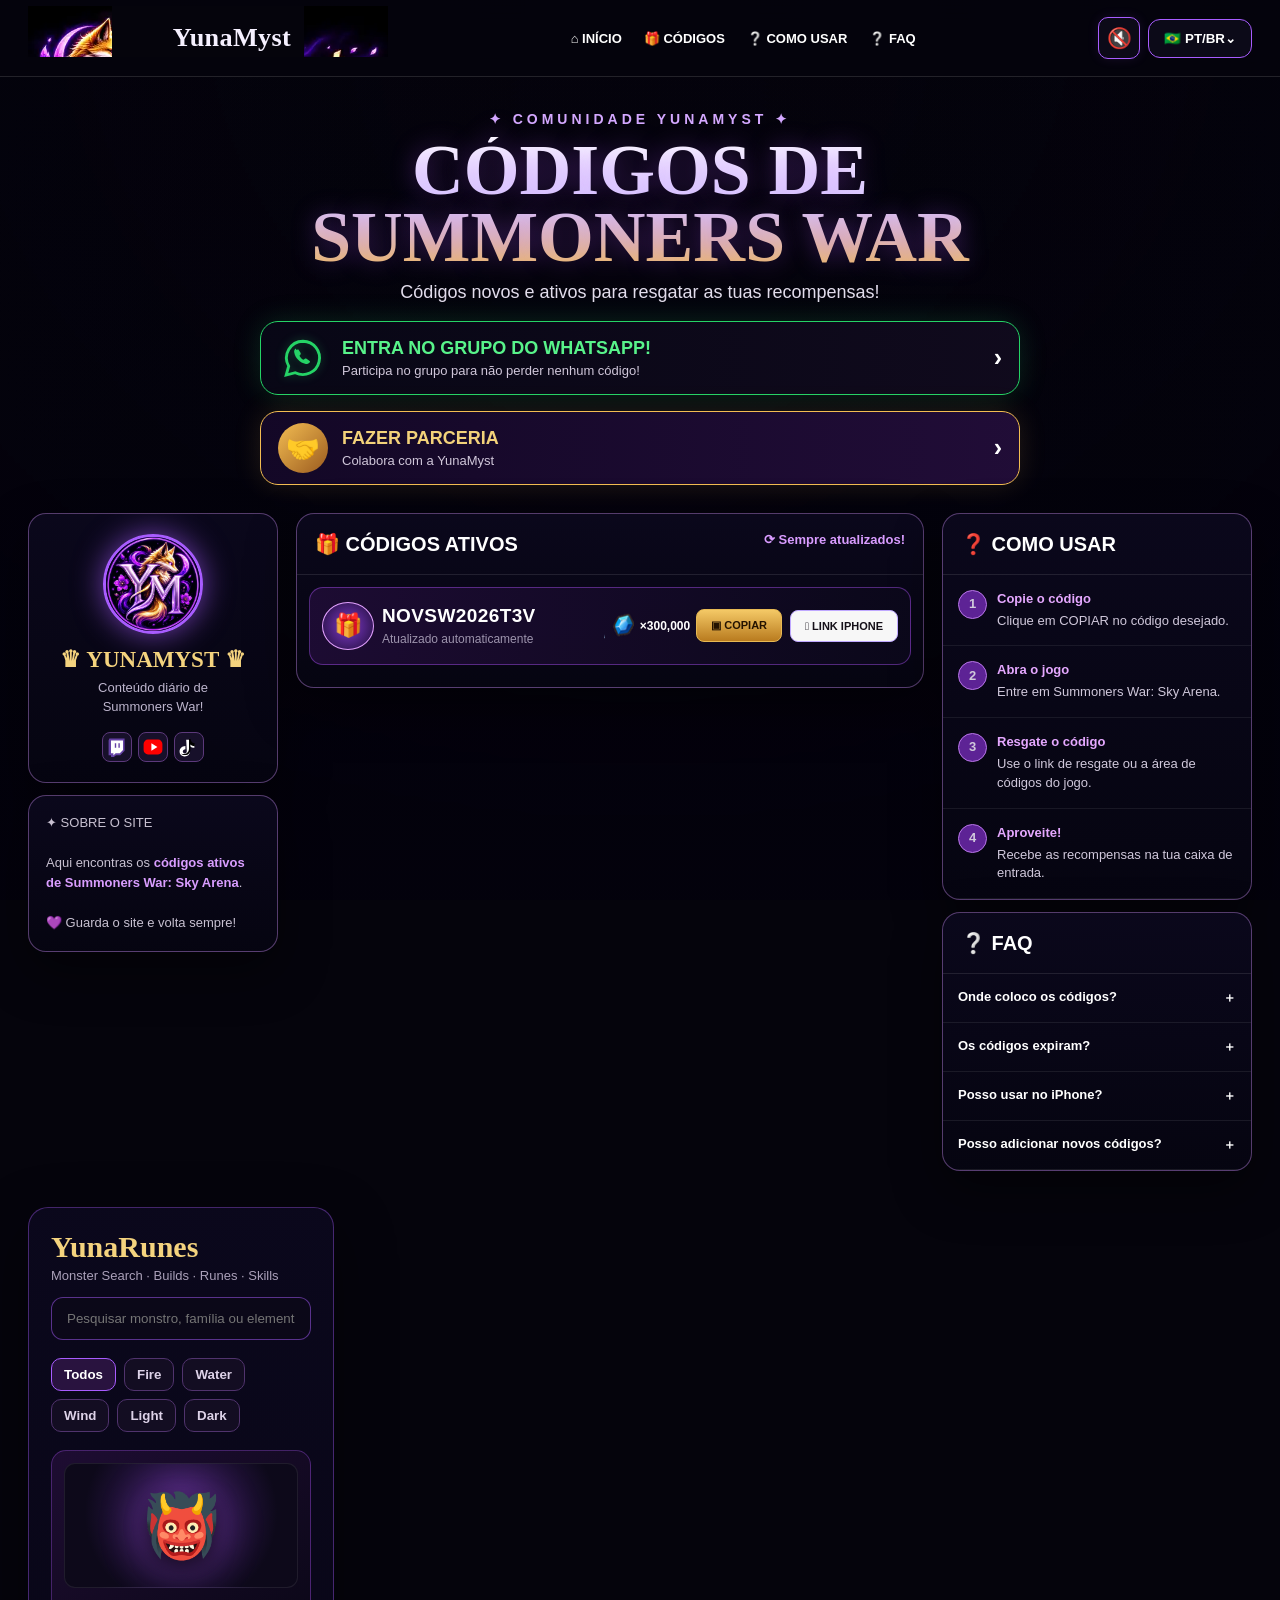
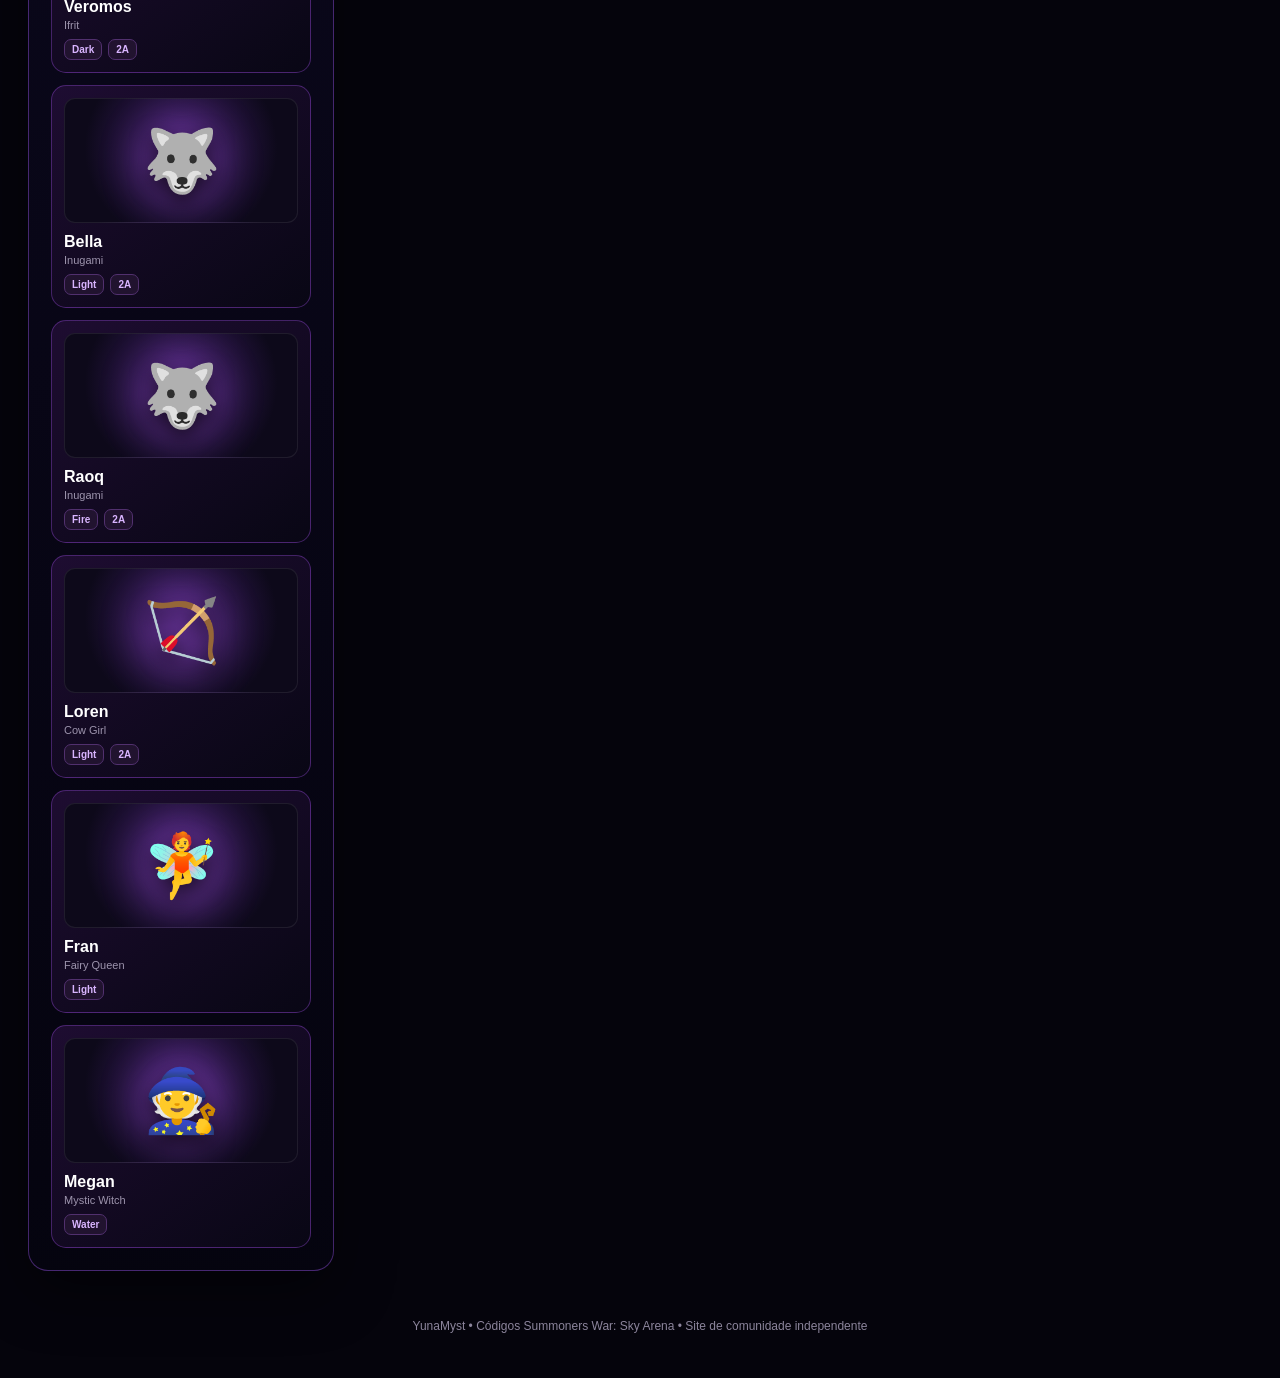
==== index.html @ 0f4f6a56 "Atualizar automaticamente todos os códigos ativos" ====
<!DOCTYPE html>

<!-- YunaCodes: lista pública contém apenas códigos ativos; expirados são removidos automaticamente. -->
<html lang="pt-PT">
<head>
<meta charset="utf-8"/><meta content="no-cache, no-store, must-revalidate" http-equiv="Cache-Control"/><meta content="no-cache" http-equiv="Pragma"/><meta content="0" http-equiv="Expires"/>
<meta content="width=device-width, initial-scale=1.0" name="viewport"/>
<title>Códigos Summoners War Sky Arena 2026 | YunaMyst Codes</title>
<meta content="Códigos Summoners War Sky Arena 2026, códigos ativos, novos códigos, recompensas, códigos de resgate e como usar os códigos no jogo." name="description"/>
<style>
*{box-sizing:border-box;margin:0;padding:0}
:root{--gold:#f3bd52;--purple:#a85cff;--pink:#ff4fa3;--panel:rgba(8,7,22,.88);--line:rgba(214,151,255,.38);--muted:#c8c3d6}
html{scroll-behavior:smooth}
body{min-height:100vh;overflow-x:hidden;color:#fff;font-family:Inter,Arial,sans-serif;background:#05040c}
.bg{position:fixed;inset:0;z-index:-5;background:linear-gradient(180deg,rgba(4,2,13,.22),rgba(4,2,13,.78)),url("https://tec8.com.br/wp-content/uploads/2019/06/Summoners-War.jpg") center/cover no-repeat;animation:zoom 20s ease-in-out infinite alternate}
.bg:after{content:"";position:absolute;inset:0;background:radial-gradient(circle at 50% 30%,transparent 15%,rgba(3,2,12,.55) 78%)}
.container{width:min(1180px,calc(100% - 28px));margin:auto}
.topbar{position:sticky;top:0;z-index:20;background:rgba(5,4,13,.82);backdrop-filter:blur(14px);border-bottom:1px solid rgba(255,255,255,.12)}
.nav{height:76px;display:flex;align-items:center;justify-content:space-between}.logo{font-family:Georgia,serif;font-size:36px;font-weight:900;letter-spacing:1px;text-shadow:0 0 18px #8b45ff}.logo small{display:block;font:700 9px Arial;letter-spacing:4px;color:#f1ca76;text-align:center;margin-top:-4px}.menu{display:flex;gap:22px}.menu a{color:#fff;text-decoration:none;font-weight:800;font-size:13px}.menu a:hover{color:#d69cff}.lang-wrap{position:relative;display:flex;align-items:center;gap:8px}.lang{border:1px solid #a85cff;border-radius:12px;padding:11px 15px;font-weight:800;background:#0c0a18;color:#fff;cursor:pointer}.lang-menu{display:none;position:absolute;right:0;top:calc(100% + 8px);min-width:130px;padding:6px;background:#0c0a18;border:1px solid #a85cff;border-radius:12px;box-shadow:0 12px 30px rgba(0,0,0,.45)}.lang-menu.open{display:block}.lang-menu button{display:block;width:100%;border:0;background:transparent;color:#fff;text-align:left;padding:9px 10px;border-radius:8px;font-weight:800;cursor:pointer}.lang-menu button:hover{background:#24113d}
.hero{text-align:center;padding:48px 0 25px}.kicker{font-weight:900;letter-spacing:4px;color:#d4a8ff;font-size:14px}h1{margin:12px 0 12px;font:900 clamp(48px,7vw,84px)/.94 Georgia,serif;background:linear-gradient(#fff,#d8c5ff 50%,#efbb5d);-webkit-background-clip:text;color:transparent;text-shadow:0 0 25px rgba(173,82,255,.35)}.hero p{color:#e2ddec;font-size:19px}
.whats{margin:25px auto 22px;max-width:760px;display:flex;align-items:center;gap:14px;text-align:left;padding:11px 17px;border-radius:18px;text-decoration:none;color:#fff;background:linear-gradient(90deg,rgba(8,7,22,.98),rgba(16,10,29,.98));border:1px solid #25d366;box-shadow:0 0 28px rgba(37,211,102,.18)}.wicon{width:50px;height:50px;border-radius:50%;display:grid;place-items:center;background:transparent;color:#25d366;font-size:28px;font-weight:900;flex:none}.wicon svg{width:42px;height:42px;display:block;filter:drop-shadow(0 0 5px rgba(37,211,102,.35))}.whats b{display:block;color:#58f38a;font-size:18px}.whats span{display:block;font-size:13px;color:#d0c7da;margin-top:4px}.whats>strong{margin-left:auto;font-size:25px}
.layout{display:grid;grid-template-columns:220px minmax(0,1fr) 270px;gap:18px;align-items:start}.panel{background:linear-gradient(180deg,rgba(11,8,29,.94),rgba(6,5,18,.92));border:1px solid var(--line);border-radius:18px;box-shadow:0 20px 50px rgba(0,0,0,.45);overflow:hidden}.panel h2{margin:0;padding:18px;border-bottom:1px solid rgba(255,255,255,.1);font-size:20px}.profile{padding:20px;text-align:center}.avatar{width:100px;height:100px;margin:0 auto 12px;border-radius:50%;border:3px solid #a85cff;background:radial-gradient(circle,#40216f,#120b28);display:grid;place-items:center;font-size:36px;box-shadow:0 0 30px rgba(168,92,255,.45)}.profile h3{margin:5px 0;color:#f4d37e;font:900 23px Georgia,serif}.profile p{color:#bdb5cd;font-size:13px;line-height:1.5}.social{display:flex;justify-content:center;gap:7px;margin-top:15px}.social span{width:36px;height:36px;border:1px solid #5c397b;border-radius:9px;display:grid;place-items:center;background:#17102a}.about{margin-top:12px;padding:17px;color:#c8c1d1;font-size:13px;line-height:1.55}.about b{color:#d99dff}
.codes{padding:12px}.code{display:grid;grid-template-columns:52px minmax(150px,1fr) 64px 64px 64px auto auto;gap:10px;align-items:center;padding:15px 12px;margin-bottom:10px;border-radius:14px;background:linear-gradient(90deg,rgba(30,12,52,.95),rgba(11,8,27,.96));border:1px solid rgba(177,85,255,.42);position:relative}.ribbon{position:absolute;left:-7px;top:9px;transform:rotate(-45deg);font-size:10px;font-weight:900;background:#ef405f;padding:4px 10px;box-shadow:0 2px 8px #000}.gift{width:48px;height:48px;border-radius:50%;display:grid;place-items:center;background:radial-gradient(circle,#7e39c8,#1d0c35);border:1px solid #e2a0ff;font-size:23px}.cinfo{min-width:0}.cinfo strong{display:block;font-size:19px;letter-spacing:.4px}.cinfo small{display:block;color:#9d94ad;margin-top:5px;font-size:12px}.reward{text-align:center}.reward .ico{height:29px;display:grid;place-items:center;margin-bottom:2px}.reward b{font-size:14px}.reward small{display:block;color:#d7cbdc;font-size:10px}.mana{width:23px;height:29px;margin:auto;background:linear-gradient(135deg,#37c9ff,#1265d8);clip-path:polygon(50% 0,90% 23%,84% 76%,50% 100%,15% 76%,10% 23%)}.energy{font-size:28px}.scroll{width:31px;height:22px;margin:auto;border-radius:10px 5px 5px 10px;background:linear-gradient(90deg,#f1c46a,#9a5b25);position:relative}.scroll:after{content:"";position:absolute;right:-4px;top:3px;width:8px;height:16px;border-radius:50%;background:#f5d58b}.copy,.iphone{border-radius:8px;padding:8px 10px;font-size:11px;font-weight:900;cursor:pointer;white-space:nowrap}.copy{border:1px solid #e7b953;background:linear-gradient(#f4c966,#b97b1f);color:#241300}.iphone{border:1px solid #bfa8ff;background:#f7f7f7;color:#151019;text-decoration:none}.copy:hover,.iphone:hover{filter:brightness(1.08)}.more{text-align:center;padding:17px;border-top:1px solid rgba(255,255,255,.1);color:#f3c66c;font-weight:900;cursor:pointer;font-size:18px}
.expired-tab{margin-top:10px;border-top:1px solid rgba(255,255,255,.1)}.expired-toggle{width:100%;border:0;background:transparent;color:#d99cff;padding:15px 17px;font-size:16px;font-weight:900;cursor:pointer;text-align:center}.expired-toggle:hover{background:rgba(168,92,255,.08)}.expired-panel{display:none;padding:12px;border-top:1px solid rgba(255,255,255,.08)}.expired-panel.open{display:block}.expired-empty{text-align:center;color:#9f96ad;font-size:13px;padding:16px}.code.expired{opacity:.72;filter:saturate(.55)}.code.expired .copy{display:none}.code.expired .iphone{grid-column:auto}
.right .step{display:flex;gap:10px;padding:15px;border-bottom:1px solid rgba(255,255,255,.07);font-size:13px;line-height:1.45;color:#d0c8db}.num{width:29px;height:29px;flex:none;border-radius:50%;display:grid;place-items:center;background:#5d2395;border:1px solid #b976e9;font-weight:900}.step b{display:block;color:#e5a8ff;margin-bottom:3px}.gamebox{padding:17px;text-align:center;color:#bcb2ca;font-size:12px}.gamebox strong{display:block;color:#f0c975;font:700 19px Georgia,serif;margin-bottom:5px}.faq{margin-top:12px}.faq-item{border-bottom:1px solid rgba(255,255,255,.08)}.faq-q{padding:15px;display:flex;justify-content:space-between;gap:10px;cursor:pointer;font-weight:800;font-size:13px}.faq-a{display:none;padding:0 15px 15px;color:#bbb3c8;font-size:12px;line-height:1.5}.faq-item.active .faq-a{display:block}.faq-item.active .faq-q{color:#d99cff}
.mobile-info{display:none}.mobile-profile{display:none}footer{text-align:center;color:#8c859c;font-size:12px;padding:30px 0 45px}
@media(max-width:1050px){.layout{grid-template-columns:200px minmax(0,1fr) 230px}.code{grid-template-columns:48px minmax(120px,1fr) auto auto}.reward{display:none}.menu{gap:12px}}
@media(max-width:850px){.menu{display:none}.layout{grid-template-columns:1fr}.left,.right{display:none}.mobile-profile,.mobile-info{display:block}.mobile-profile{margin:18px 0}.mobile-info{margin-top:18px}.code{grid-template-columns:46px minmax(0,1fr) auto auto}.hero{padding-top:35px}.whats{margin-left:0;margin-right:0;max-width:100%;padding:11px 13px;gap:11px}.wicon{width:48px;height:48px;font-size:26px}.wicon svg{width:40px;height:40px}.whats b{font-size:16px}.whats span{font-size:12px}.whats>strong{font-size:22px}}
@media(max-width:600px){.container{width:calc(100% - 18px)}.nav{height:76px}.logo{font-size:31px}.lang{padding:10px 12px;font-size:14px}.hero{padding-top:28px}.kicker{font-size:12px;letter-spacing:3px}h1{font-size:48px}.hero p{font-size:17px;line-height:1.4;padding:0 12px}.whats{padding:11px 12px;border-radius:16px}.wicon{width:46px;height:46px;font-size:24px}.wicon svg{width:38px;height:38px}.whats b{font-size:15px;line-height:1.2}.whats span{font-size:11px;line-height:1.35}.panel h2{font-size:19px}.code{grid-template-columns:44px minmax(0,1fr);gap:10px;padding:18px 12px}.gift{width:44px;height:44px}.cinfo strong{font-size:17px}.cinfo small{font-size:11px}.copy,.iphone{font-size:10px;padding:8px 7px}.code .copy{grid-column:1 / 2}.code .iphone{grid-column:2 / 3}.more{font-size:17px}.mobile-profile .about{margin-top:0}.mobile-info .step{padding:16px}.code .iphone{min-width:0;max-width:100%;overflow:hidden;text-overflow:ellipsis}.code .copy{font-size:10px;padding:8px 7px}.expired-toggle{font-size:14px;padding:14px 10px}.expired-panel{padding:10px}.expired-empty{font-size:12px}}
.iphone-short{display:none}@media(max-width:850px){.iphone-full{display:none}.iphone-short{display:inline}.code .iphone{font-size:10px;padding:8px 10px;min-width:78px;text-align:center}.code .copy{font-size:10px;padding:8px 9px;min-width:78px;text-align:center}}
@media(max-width:380px){.code .iphone{font-size:9px;padding:7px 6px}.code .copy{font-size:9px;padding:7px 6px}.cinfo strong{font-size:15px}.cinfo small{font-size:10px}}
@keyframes zoom{from{transform:scale(1.04)}to{transform:scale(1.12)}}
@media (min-width:851px){.container{width:min(1280px,calc(100% - 56px))}.hero{padding:34px 0 12px}.hero h1{font-size:clamp(54px,5.6vw,76px);max-width:1000px;margin:10px auto}.hero p{font-size:18px}.whats{max-width:760px;margin:18px auto 16px;padding:11px 17px}.layout{grid-template-columns:250px minmax(0,1fr) 310px;gap:18px}.code{grid-template-columns:52px minmax(150px,1fr) 58px 58px 58px auto auto}.copy,.iphone{font-size:11px;padding:8px 10px}.mobile-profile,.mobile-info{display:none!important}}
@media (max-width:600px){.code .copy{width:88px;min-width:88px;max-width:88px;padding:9px 6px;font-size:10px;justify-self:start;text-align:center}.code .iphone{width:96px;min-width:96px;max-width:96px;padding:9px 6px;font-size:10px;justify-self:start;text-align:center;overflow:visible;text-overflow:clip;margin-left:10px}}
@media (max-width:380px){.code .copy{width:82px;min-width:82px;max-width:82px;font-size:9px;padding:8px 4px}.code .iphone{width:90px;min-width:90px;max-width:90px;font-size:9px;padding:8px 4px;margin-left:10px}}
.social-links{display:flex;justify-content:center;gap:6px;margin-top:15px}.social-links a{width:30px;height:30px;border:1px solid #5c397b;border-radius:8px;display:grid;place-items:center;background:#17102a;color:#fff;text-decoration:none;transition:.2s;overflow:hidden}.social-links a svg{width:20px;height:20px;display:block}.social-links a:hover{transform:translateY(-2px);border-color:#a85cff;background:#24113d}@media(max-width:600px){.social-links{gap:5px}.social-links a{width:28px;height:28px}.social-links a svg{width:18px;height:18px}}
.audio-mute{width:42px;height:42px;border:1px solid #a85cff;border-radius:10px;background:#0c0a18;color:#fff;cursor:pointer;display:grid;place-items:center;font-size:20px;line-height:1;padding:0;box-shadow:0 0 12px rgba(168,92,255,.12)}.audio-mute:hover{background:#24113d;border-color:#c17cff}@media(max-width:600px){.audio-mute{width:38px;height:38px;border-radius:9px;font-size:18px}}
@media(max-width:600px){.code{grid-template-columns:minmax(0,1fr) minmax(0,1fr);grid-template-rows:auto auto;column-gap:20px;row-gap:14px;padding:18px 16px 20px}.code .gift{grid-column:1;grid-row:1;align-self:start}.code .cinfo{grid-column:2;grid-row:1;align-self:center}.code .reward{display:none}.code .copy{grid-column:1;grid-row:2;width:100%;min-width:0;max-width:none;margin:0;padding:11px 10px;font-size:13px;text-align:center}.code .iphone{grid-column:2;grid-row:2;width:100%;min-width:0;max-width:none;margin:0;padding:11px 10px;font-size:13px;text-align:center;overflow:visible;text-overflow:clip}}
@media(max-width:380px){.code{column-gap:16px;padding-left:14px;padding-right:14px}.code .copy,.code .iphone{font-size:12px;padding:10px 8px}}









/* Recompensas: usar as imagens reais enviadas pelo utilizador */
.reward-summary{display:none!important}
.reward-icons{grid-column:3 / 6;display:flex;align-items:center;justify-content:center;gap:12px;min-width:0;flex-wrap:wrap}
.reward-chip{display:inline-flex;align-items:center;gap:5px;white-space:nowrap}
.reward-img{display:inline-block;width:32px;height:32px;background-image:url("[data-uri]");background-repeat:no-repeat;background-size:192px 32px;flex:none}
.reward-mystic{background-position:0 0}
.reward-fire{background-position:-32px 0}
.reward-water{background-position:-64px 0}
.reward-wind{background-position:-96px 0}
.reward-mana{background-position:-128px 0}
.reward-crystal{background-position:-160px 0}
.reward-energy{font-size:25px;line-height:32px;display:inline-block;width:32px;text-align:center}
.reward-chip b{font-size:12px;color:#fff}
.reward-unknown{color:#aaa;font-size:12px}
@media(max-width:1050px){.reward-icons{grid-column:3 / 5;gap:9px}}
@media(max-width:850px){.reward-icons{grid-column:1 / 3;grid-row:2;justify-content:flex-start;gap:9px;padding-top:2px}.reward-chip b{font-size:11px}}
@media(max-width:600px){.reward-icons{grid-column:1 / 3;grid-row:2;justify-content:flex-start;gap:8px}.reward-img{width:30px;height:30px;background-size:180px 30px}.reward-mystic{background-position:0 0}.reward-fire{background-position:-30px 0}.reward-water{background-position:-60px 0}.reward-wind{background-position:-90px 0}.reward-mana{background-position:-120px 0}.reward-crystal{background-position:-150px 0}.reward-energy{width:30px;font-size:22px}.reward-chip b{font-size:10px}}

/* Imagens reais enviadas para as recompensas */
.reward-img{background-image:none!important;background-size:contain!important;background-position:center!important;background-repeat:no-repeat!important;width:32px!important;height:32px!important;display:inline-block!important}
.reward-mystic{background-image:url("assets/rewards/mystic.png")!important}
.reward-fire{background-image:url("assets/rewards/fire.png")!important}
.reward-water{background-image:url("assets/rewards/water.png")!important}
.reward-wind{background-image:url("assets/rewards/wind.png")!important}
.reward-mana{background-image:url("assets/rewards/mana.svg")!important}
.reward-crystal{background-image:url("assets/rewards/crystal.svg")!important}
@media(max-width:600px){.reward-img{width:30px!important;height:30px!important}}
/* Ajuste final botoes mobile */
@media(max-width:600px){.code{grid-template-columns:44px minmax(0,1fr) 88px 96px!important;gap:10px!important}.code .copy{grid-column:3!important;width:88px!important;min-width:88px!important;max-width:88px!important;margin-left:0!important;justify-self:start!important}.code .iphone{grid-column:4!important;width:96px!important;min-width:96px!important;max-width:96px!important;margin-left:0!important;justify-self:start!important}}
@media(max-width:380px){.code{grid-template-columns:40px minmax(0,1fr) 82px 90px!important;gap:9px!important}.code .copy{width:82px!important;min-width:82px!important;max-width:82px!important}.code .iphone{width:90px!important;min-width:90px!important;max-width:90px!important}}

.logo{display:flex;flex-direction:column;align-items:center;justify-content:center;white-space:nowrap;line-height:1}.logo small{display:block;width:100%;font:700 9px Arial;letter-spacing:4px;color:#f1ca76;text-align:center;margin-top:2px;line-height:1.1}

@media(max-width:600px){.logo{font-size:30px;line-height:.95;align-items:center}.logo small{font-size:8px;letter-spacing:3px;margin-top:3px;line-height:1.1}}

.partnership{margin:0 auto 22px;max-width:760px;display:flex;align-items:center;gap:14px;text-align:left;padding:11px 17px;border-radius:18px;text-decoration:none;color:#fff;background:linear-gradient(90deg,rgba(20,8,40,.96),rgba(34,13,57,.96));border:1px solid #f3bd52;box-shadow:0 0 28px rgba(243,189,82,.14);cursor:pointer}.picon{width:50px;height:50px;border-radius:50%;display:grid;place-items:center;background:linear-gradient(135deg,#f3bd52,#9b5b1f);color:#17100a;font-size:27px;flex:none}.partnership b{display:block;color:#f3d27a;font-size:18px}.partnership small{display:block;font-size:13px;color:#d0c7da;margin-top:4px}.partnership>strong{margin-left:auto;font-size:25px}.partnership:hover{filter:brightness(1.08)}
.yuna-partnership-modal{display:none;position:fixed;inset:0;z-index:100;background:rgba(2,1,9,.78);backdrop-filter:blur(8px);align-items:center;justify-content:center;padding:18px}.yuna-partnership-modal.open{display:flex}.yuna-partnership-box{width:min(520px,100%);background:linear-gradient(180deg,#17102b,#080615);border:1px solid #a85cff;border-radius:20px;box-shadow:0 25px 70px rgba(0,0,0,.65);padding:24px;text-align:center;position:relative}.yuna-partnership-box h2{color:#f3d27a;font:900 27px Georgia,serif;margin-bottom:10px}.yuna-partnership-box p{color:#d0c8db;font-size:14px;line-height:1.6}.yuna-partnership-close{position:absolute;right:12px;top:10px;width:34px;height:34px;border:1px solid #5c397b;border-radius:9px;background:#17102a;color:#fff;font-size:22px;cursor:pointer}.yuna-partnership-close:hover{border-color:#a85cff}
@media(max-width:850px){.partnership{margin-left:0;margin-right:0;max-width:100%;padding:11px 13px;gap:11px}.picon{width:48px;height:48px;font-size:25px}.partnership b{font-size:16px}.partnership small{font-size:12px}.partnership>strong{font-size:22px}}
@media(max-width:600px){.partnership{padding:11px 12px;border-radius:16px}.picon{width:46px;height:46px;font-size:24px}.partnership b{font-size:15px;line-height:1.2}.partnership small{font-size:11px;line-height:1.35}}

.yuna-partnership-email{display:inline-flex;align-items:center;justify-content:center;margin-top:16px;padding:11px 18px;border-radius:10px;border:1px solid #f3bd52;background:linear-gradient(180deg,#f3c866,#b77b22);color:#241300;text-decoration:none;font-weight:900;font-size:14px;box-shadow:0 8px 20px rgba(0,0,0,.25)}.yuna-partnership-email:hover{filter:brightness(1.08)}

.yuna-partnership-below-whatsapp{display:flex!important;align-items:center;justify-content:center;width:min(760px,100%);margin:0 auto 22px;padding:13px 18px;border-radius:14px;border:1px solid #f3bd52;background:linear-gradient(180deg,#f3c866,#b77b22);color:#241300!important;text-decoration:none;font-weight:900;font-size:15px;box-shadow:0 8px 24px rgba(0,0,0,.28);transition:.2s}.yuna-partnership-below-whatsapp:hover{filter:brightness(1.08);transform:translateY(-1px)}@media(max-width:850px){.yuna-partnership-below-whatsapp{width:100%;margin:0 0 18px;padding:12px 14px;font-size:14px}}

.avatar, .profile .avatar, .mobile-profile .avatar {
  background-image:url("assets/yunamyst-mark.webp") !important;
  background-size:cover !important;
  background-position:center !important;
  background-repeat:no-repeat !important;
  color:transparent !important;
  font-size:0 !important;
  text-indent:-9999px !important;
  overflow:hidden !important;
}

.logo{width:230px;height:70px;display:flex;align-items:center;flex:none;text-shadow:none}.logo img{width:100%;height:100%;display:block;object-fit:contain}.logo small{display:none}
@media(max-width:600px){.logo{width:195px;height:62px}}
</style>
<style id="reward-layout-fix">
/* Layout limpo das recompensas no PC */
@media (min-width:851px){
  .code{display:flex!important;flex-wrap:wrap!important;align-items:center!important;gap:10px!important;padding:14px 12px!important}
  .code .gift{flex:0 0 52px!important}
  .code .cinfo{flex:1 1 150px!important;min-width:140px!important}
  .code .reward{display:flex!important;align-items:center!important;justify-content:flex-start!important;gap:6px!important;flex:0 0 auto!important;min-width:52px!important;text-align:left!important}
  .code .reward .ico{width:38px!important;height:38px!important;margin:0!important;flex:0 0 38px!important}
  .code .reward .ico img{width:38px!important;height:38px!important;object-fit:contain!important;display:block!important}
  .code .reward b{font-size:13px!important;white-space:nowrap!important}
  .code .reward small{display:none!important}
  .code .copy,.code .iphone{flex:0 0 auto!important;min-width:82px!important}
}

/* Layout limpo das recompensas no telemóvel: código em cima,
   quantidades numa linha própria e botões separados em baixo. */
@media (max-width:850px){
  .code{display:grid!important;grid-template-columns:44px minmax(0,1fr) minmax(0,1fr) minmax(0,1fr)!important;grid-template-rows:auto auto auto!important;gap:9px!important;padding:15px 12px!important;align-items:center!important}
  .code .gift{grid-column:1!important;grid-row:1!important;width:44px!important;height:44px!important}
  .code .cinfo{grid-column:2 / 5!important;grid-row:1!important;min-width:0!important}
  .code .cinfo strong{font-size:16px!important;line-height:1.15!important;white-space:nowrap!important;overflow:hidden!important;text-overflow:ellipsis!important}
  .code .cinfo small{font-size:10px!important;margin-top:3px!important}
  .code .reward{grid-row:2!important;display:flex!important;align-items:center!important;justify-content:center!important;gap:5px!important;min-width:0!important;text-align:center!important}
  .code .reward .ico{display:none!important}
  .code .reward b{font-size:12px!important;white-space:nowrap!important}
  .code .reward small{display:none!important}
  .code .copy{grid-column:1 / 3!important;grid-row:3!important;width:auto!important;min-width:0!important;margin:0!important;justify-self:stretch!important}
  .code .iphone{grid-column:3 / 5!important;grid-row:3!important;width:auto!important;min-width:0!important;margin:0!important;justify-self:stretch!important}
}

@media (max-width:380px){
  .code{grid-template-columns:40px minmax(0,1fr) minmax(0,1fr) minmax(0,1fr)!important;gap:7px!important;padding:13px 9px!important}
  .code .gift{width:40px!important;height:40px!important}
  .code .cinfo strong{font-size:14px!important}
  .code .reward b{font-size:11px!important}
  .code .copy,.code .iphone{font-size:10px!important;padding:8px 5px!important}
}
</style>
<style>
/* FINAL REWARD LAYOUT V2 */
.codes .code{
  grid-template-columns:52px minmax(190px,1fr) auto auto auto auto auto !important;
  gap:8px !important;
  align-items:center !important;
}
.codes .reward{
  display:flex !important;
  align-items:center !important;
  justify-content:flex-start !important;
  gap:5px !important;
  min-width:0 !important;
  width:auto !important;
  white-space:nowrap !important;
  text-align:left !important;
}
.codes .reward .ico{
  width:32px !important;
  height:32px !important;
  margin:0 !important;
  flex:0 0 32px !important;
}
.codes .reward b{
  font-size:13px !important;
  line-height:1 !important;
  white-space:nowrap !important;
}
.codes .reward small{display:none !important}
.codes .reward-icons{
  display:flex !important;
  align-items:center !important;
  gap:5px !important;
  flex-wrap:nowrap !important;
}
.codes .reward-img{
  width:34px !important;
  height:34px !important;
  flex:0 0 34px !important;
  background-size:contain !important;
  background-position:center !important;
  background-repeat:no-repeat !important;
}
.codes .reward-mana{
  background-size:contain !important;
  background-position:center !important;
  background-repeat:no-repeat !important;
}
.codes .energy{
  font-size:28px !important;
  line-height:1 !important;
  width:auto !important;
  height:auto !important;
  margin:0 !important;
}
.codes .scroll{
  width:34px !important;
  height:26px !important;
  margin:0 !important;
}
.codes .copy,.codes .iphone{
  align-self:center !important;
  justify-self:start !important;
  margin:0 !important;
  min-width:max-content !important;
}
.codes .copy{padding:9px 14px !important;font-size:11px !important}
.codes .iphone{padding:9px 14px !important;font-size:11px !important}

@media (max-width:1050px){
  .codes .code{
    grid-template-columns:48px minmax(150px,1fr) auto auto !important;
    gap:7px !important;
  }
  .codes .reward{display:flex !important}
  .codes .reward .ico,.codes .reward-img{width:28px !important;height:28px !important;flex-basis:28px !important}
  .codes .reward b{font-size:12px !important}
}

@media (max-width:850px){
  .codes .code{
    grid-template-columns:44px minmax(0,1fr) !important;
    gap:10px !important;
    padding:16px 12px !important;
  }
  .codes .reward{
    grid-column:1 / -1 !important;
    display:flex !important;
    justify-content:flex-start !important;
    gap:12px !important;
    flex-wrap:wrap !important;
    order:3 !important;
    padding-left:54px !important;
  }
  .codes .copy{grid-column:1 / 2 !important;order:4 !important;width:88px !important;min-width:88px !important}
  .codes .iphone{grid-column:2 / 3 !important;order:5 !important;width:96px !important;min-width:96px !important;margin-left:10px !important}
}

@media (max-width:600px){
  .codes .reward{gap:10px !important;padding-left:54px !important}
  .codes .reward .ico,.codes .reward-img{width:26px !important;height:26px !important;flex-basis:26px !important}
  .codes .reward b{font-size:11px !important}
  .codes .copy{width:88px !important;min-width:88px !important;margin-top:2px !important}
  .codes .iphone{width:96px !important;min-width:96px !important;margin-left:10px !important;margin-top:2px !important}
}
</style>
<style id="mobile-buttons-separation">
@media (max-width:600px){
  .codes .code{display:grid!important;grid-template-columns:44px minmax(0,1fr)!important;grid-template-rows:auto auto auto!important;column-gap:8px!important;row-gap:10px!important;align-items:center!important;position:relative!important;padding:15px 10px!important;min-height:0!important}
  .codes .code .gift{grid-column:1!important;grid-row:1!important;width:44px!important;height:44px!important;align-self:start!important}
  .codes .code .cinfo{grid-column:2!important;grid-row:1!important;min-width:0!important;align-self:center!important}
  .codes .code .cinfo strong{font-size:16px!important;line-height:1.15!important;white-space:nowrap!important;overflow:hidden!important;text-overflow:ellipsis!important}
  .codes .code .reward-icons{grid-column:1 / 3!important;grid-row:2!important;display:flex!important;align-items:center!important;justify-content:flex-start!important;flex-wrap:nowrap!important;gap:10px!important;width:100%!important;min-width:0!important;padding:0!important;margin:0!important;position:static!important;order:initial!important;visibility:visible!important;opacity:1!important}
  .codes .code .reward-chip{display:inline-flex!important;align-items:center!important;gap:4px!important;flex:0 0 auto!important;white-space:nowrap!important}
  .codes .code .reward-img{width:30px!important;height:30px!important;flex:0 0 30px!important;display:inline-block!important;background-size:contain!important;background-position:center!important;background-repeat:no-repeat!important}
  .codes .code .reward-energy{width:30px!important;height:30px!important;flex:0 0 30px!important;display:inline-flex!important;align-items:center!important;justify-content:center!important;font-size:22px!important;line-height:30px!important}
  .codes .code .reward-chip b{display:inline!important;font-size:11px!important;color:#fff!important;white-space:nowrap!important}
  .codes .code .copy,.codes .code .iphone{grid-row:3!important;position:static!important;height:44px!important;margin:0!important;width:100%!important;min-width:0!important;max-width:none!important;justify-self:stretch!important;align-self:center!important;padding:0 8px!important;font-size:12px!important;box-sizing:border-box!important}
  .codes .code .copy{grid-column:1!important}.codes .code .iphone{grid-column:2!important}
}
@media (max-width:380px){.codes .code{grid-template-columns:40px minmax(0,1fr)!important;column-gap:7px!important;row-gap:8px!important;padding:13px 8px!important}.codes .code .gift{width:40px!important;height:40px!important}.codes .code .cinfo strong{font-size:14px!important}.codes .code .reward-icons{gap:7px!important}.codes .code .reward-img,.codes .code .reward-energy{width:27px!important;height:27px!important;flex-basis:27px!important}.codes .code .reward-chip b{font-size:10px!important}.codes .code .copy,.codes .code .iphone{height:42px!important;font-size:11px!important}}
</style>
<style id="yuna-partnership-responsive-final">@media (min-width:851px){#yunaPartnershipButton{display:none!important}#yunaDesktopPartnershipButton{display:flex!important;margin:0 0 12px!important;width:100%!important;max-width:none!important}}@media (max-width:850px){#yunaPartnershipButton{display:flex!important}#yunaDesktopPartnershipButton{display:none!important}}</style>
<style id="partnership-top-final">
@media(min-width:851px){
  #yunaPartnershipButton{display:flex!important;margin:0 auto 16px!important;max-width:760px!important;width:100%!important}
  #yunaDesktopPartnershipButton{display:none!important}
}
@media(max-width:850px){
  #yunaDesktopPartnershipButton{display:none!important}
}
</style>
<style id="active-codes-tab-style">
.active-codes-tab{margin-top:10px;border-top:1px solid rgba(255,255,255,.1)}
.active-codes-toggle{width:100%;border:0;background:transparent;color:#d99cff;padding:15px 17px;font-size:16px;font-weight:900;cursor:pointer;text-align:center}
.active-codes-toggle:hover{background:rgba(168,92,255,.08)}
.active-codes-toggle .active-arrow{display:inline-block;margin-left:6px;transition:transform .2s ease}
.active-codes-toggle.open .active-arrow{transform:rotate(180deg)}
.active-codes-hidden{display:none!important}
@media(max-width:600px){.active-codes-toggle{font-size:14px;padding:14px 10px}}
</style>
<style>
/* YUNAMYST AVATAR OVERRIDE */
.avatar{
  background-image:url("assets/yunamyst-mark.webp") !important;
  background-size:cover !important;
  background-position:center !important;
  background-repeat:no-repeat !important;
  color:transparent !important;
  font-size:0 !important;
  line-height:0 !important;
  overflow:hidden !important;
  border:3px solid #a85cff !important;
  box-shadow:0 0 30px rgba(168,92,255,.65) !important;
}
</style>
<style id="yunamyst-header-logo-final">
/* CABECALHO FINAL: logo maior, sem SUMMONERS WAR */
.logo{width:360px!important;max-width:42vw!important;height:64px!important;display:block!important;background-image:url("assets/yunamyst-header-small.webp?v=20260819-final")!important;background-size:100% auto!important;background-position:left top!important;background-repeat:no-repeat!important;color:transparent!important;font-size:0!important;line-height:0!important;text-indent:-9999px!important;overflow:hidden!important;clip-path:inset(0 0 13px 0)!important}
.logo small,.logo-mark,.logo-text{display:none!important}
@media(max-width:900px){.logo{width:300px!important;max-width:50vw!important;height:60px!important}}
@media(max-width:600px){.logo{width:250px!important;max-width:62vw!important;height:56px!important;clip-path:inset(0 0 11px 0)!important}}
</style>
<style id="mobile-button-size-final">
@media (max-width:600px){
  /* SOMENTE os botoes: nao altera os icones/recompensas */
  .codes .code .copy,
  .codes .code .iphone{
    position:static!important;
    display:flex!important;
    align-items:center!important;
    justify-content:center!important;
    box-sizing:border-box!important;
    width:120px!important;
    min-width:120px!important;
    max-width:120px!important;
    height:44px!important;
    min-height:44px!important;
    max-height:44px!important;
    margin:0!important;
    padding:0 8px!important;
    flex:none!important;
    font-size:12px!important;
    line-height:1!important;
    border-radius:10px!important;
    justify-self:center!important;
    overflow:hidden!important;
    white-space:nowrap!important;
  }
  .codes .code .copy{grid-column:1!important;grid-row:3!important}
  .codes .code .iphone{grid-column:2!important;grid-row:3!important}
  .codes .code{grid-template-columns:minmax(0,1fr) minmax(0,1fr)!important;column-gap:8px!important}
}
@media (max-width:380px){
  .codes .code .copy,
  .codes .code .iphone{
    width:112px!important;
    min-width:112px!important;
    max-width:112px!important;
    height:42px!important;
    min-height:42px!important;
    max-height:42px!important;
    font-size:11px!important;
  }
  .codes .code{column-gap:6px!important}
}
</style>
<style id="yunamyst-header-logo-final">
/* CABECALHO FINAL: logo maior, sem SUMMONERS WAR */
.logo{width:360px!important;max-width:42vw!important;height:64px!important;display:block!important;background-image:url("assets/yunamyst-header-small.webp?v=20260819-final")!important;background-size:100% auto!important;background-position:left top!important;background-repeat:no-repeat!important;color:transparent!important;font-size:0!important;line-height:0!important;text-indent:-9999px!important;overflow:hidden!important;clip-path:inset(0 0 13px 0)!important}
.logo small,.logo-mark,.logo-text{display:none!important}
@media(max-width:900px){.logo{width:300px!important;max-width:50vw!important;height:60px!important}}
@media(max-width:600px){.logo{width:250px!important;max-width:62vw!important;height:56px!important;clip-path:inset(0 0 11px 0)!important}}
</style>
<link href="yunarunes.css" rel="stylesheet"/>
<style id="yunamyst-header-logo-final">
/* CABECALHO FINAL: logo maior, sem SUMMONERS WAR */
.logo{width:360px!important;max-width:42vw!important;height:64px!important;display:block!important;background-image:url("assets/yunamyst-header-small.webp?v=20260819-final")!important;background-size:100% auto!important;background-position:left top!important;background-repeat:no-repeat!important;color:transparent!important;font-size:0!important;line-height:0!important;text-indent:-9999px!important;overflow:hidden!important;clip-path:inset(0 0 13px 0)!important}
.logo small,.logo-mark,.logo-text{display:none!important}
@media(max-width:900px){.logo{width:300px!important;max-width:50vw!important;height:60px!important}}
@media(max-width:600px){.logo{width:250px!important;max-width:62vw!important;height:56px!important;clip-path:inset(0 0 11px 0)!important}}
</style>
<link href="yunarunes.css" rel="stylesheet"/>
<style id="expired-ui-fix">
.expired-tab,.expired-panel{display:none!important}
</style><link href="yunarunes.css" rel="stylesheet"/>
<style id="yunamyst-header-logo-final">
/* CABECALHO FINAL: logo maior, sem SUMMONERS WAR */
.logo{width:360px!important;max-width:42vw!important;height:64px!important;display:block!important;background-image:url("assets/yunamyst-header-small.webp?v=20260819-final")!important;background-size:100% auto!important;background-position:left top!important;background-repeat:no-repeat!important;color:transparent!important;font-size:0!important;line-height:0!important;text-indent:-9999px!important;overflow:hidden!important;clip-path:inset(0 0 13px 0)!important}
.logo small,.logo-mark,.logo-text{display:none!important}
@media(max-width:900px){.logo{width:300px!important;max-width:50vw!important;height:60px!important}}
@media(max-width:600px){.logo{width:250px!important;max-width:62vw!important;height:56px!important;clip-path:inset(0 0 11px 0)!important}}
</style>
<style id="yuna-partnership-final">
@media (min-width:851px){
  #yunaPartnershipButton{display:none!important}
  #yunaDesktopPartnershipButton{display:flex!important;margin:12px 0 12px!important;max-width:none!important;width:100%!important}
}
@media (max-width:850px){
  #yunaPartnershipButton{display:flex!important}
  #yunaDesktopPartnershipButton{display:none!important}
}
</style>
<style id="final-reward-layout">
@media (min-width:851px){
  .code{flex-wrap:nowrap!important;gap:7px!important}
  .code .cinfo{flex:1 1 auto!important;min-width:120px!important}
  .code .reward-icons{flex:0 0 auto!important;gap:5px!important;margin:0 2px 0 0!important;justify-content:flex-start!important}
  .code .reward-chip{gap:4px!important}
  .code .reward-img{width:30px!important;height:30px!important}
  .code .reward-energy{width:30px!important;font-size:23px!important}
  .code .reward-chip b{font-size:12px!important}
  .code .copy,.code .iphone{flex:0 0 auto!important;width:auto!important;min-width:82px!important;margin:0!important}
  .code .copy + .iphone{margin-left:0!important}
}

@media (max-width:600px){
  /* Os icones/recompensas ficam intocados. Alteramos apenas os dois botoes. */
  .codes .code .copy,
  .codes .code .iphone{
    position:static!important;
    display:flex!important;
    align-items:center!important;
    justify-content:center!important;
    box-sizing:border-box!important;
    width:120px!important;
    min-width:120px!important;
    max-width:120px!important;
    height:44px!important;
    min-height:44px!important;
    max-height:44px!important;
    margin:0!important;
    padding:0 8px!important;
    flex:none!important;
    font-size:12px!important;
    line-height:1!important;
    border-radius:10px!important;
    overflow:hidden!important;
    white-space:nowrap!important;
    justify-self:center!important;
  }
  .codes .code .copy{grid-column:1!important;grid-row:3!important}
  .codes .code .iphone{grid-column:2!important;grid-row:3!important}
  .codes .code{grid-template-columns:minmax(0,1fr) minmax(0,1fr)!important;column-gap:8px!important}
}

@media (max-width:380px){
  .codes .code .copy,
  .codes .code .iphone{
    width:112px!important;
    min-width:112px!important;
    max-width:112px!important;
    height:42px!important;
    min-height:42px!important;
    max-height:42px!important;
    font-size:11px!important;
  }
  .codes .code{column-gap:6px!important}
}
</style>
<style id="mobile-button-final-fix">
@media (max-width:600px){
  .codes .code{
    display:grid!important;
    grid-template-columns:44px minmax(0,1fr)!important;
    grid-template-rows:auto auto auto!important;
    column-gap:8px!important;
    row-gap:10px!important;
    align-items:center!important;
    position:relative!important;
    padding:15px 10px 15px!important;
    min-height:0!important;
  }
  .codes .code .gift{
    grid-column:1!important;grid-row:1!important;
    width:44px!important;height:44px!important;
    align-self:start!important;
  }
  .codes .code .cinfo{
    grid-column:2!important;grid-row:1!important;
    min-width:0!important;
    align-self:center!important;
  }
  .codes .code .cinfo strong{
    font-size:16px!important;line-height:1.15!important;
    white-space:nowrap!important;overflow:hidden!important;text-overflow:ellipsis!important;
  }
  .codes .code .reward-icons{
    grid-column:1 / 3!important;grid-row:2!important;
    display:flex!important;
    align-items:center!important;justify-content:flex-start!important;
    flex-wrap:nowrap!important;
    gap:10px!important;
    width:100%!important;
    min-width:0!important;
    padding:0 0 0 0!important;
    margin:0!important;
    position:static!important;
    order:initial!important;
    visibility:visible!important;opacity:1!important;
  }
  .codes .code .reward-chip{
    display:inline-flex!important;align-items:center!important;
    gap:4px!important;flex:0 0 auto!important;
    white-space:nowrap!important;
  }
  .codes .code .reward-img{
    width:30px!important;height:30px!important;
    flex:0 0 30px!important;display:inline-block!important;
    background-size:contain!important;background-position:center!important;
    background-repeat:no-repeat!important;
  }
  .codes .code .reward-energy{
    width:30px!important;height:30px!important;flex:0 0 30px!important;
    display:inline-flex!important;align-items:center!important;justify-content:center!important;
    font-size:22px!important;line-height:30px!important;
  }
  .codes .code .reward-chip b{
    display:inline!important;font-size:11px!important;
    color:#fff!important;white-space:nowrap!important;
  }
  .codes .code .copy,.codes .code .iphone{
    grid-row:3!important;
    position:static!important;
    height:44px!important;
    margin:0!important;
    width:100%!important;
    min-width:0!important;max-width:none!important;
    justify-self:stretch!important;
    align-self:center!important;
    padding:0 8px!important;
    font-size:12px!important;
    box-sizing:border-box!important;
  }
  .codes .code .copy{grid-column:1!important;}
  .codes .code .iphone{grid-column:2!important;}
}
@media (max-width:380px){
  .codes .code{grid-template-columns:40px minmax(0,1fr)!important;column-gap:7px!important;row-gap:8px!important;padding:13px 8px 13px!important}
  .codes .code .gift{width:40px!important;height:40px!important}
  .codes .code .cinfo strong{font-size:14px!important}
  .codes .code .reward-icons{gap:7px!important}
  .codes .code .reward-img,.codes .code .reward-energy{width:27px!important;height:27px!important;flex-basis:27px!important}
  .codes .code .reward-chip b{font-size:10px!important}
  .codes .code .copy,.codes .code .iphone{height:42px!important;font-size:11px!important}
}
</style>
<style id="yuna-partnership-final-position">
/* YUNAMYST PARTNERSHIP FINAL POSITION */
@media (min-width:851px){
  #yunaPartnershipButton{display:none!important}
  #yunaDesktopPartnershipButton{display:flex!important;margin:0 0 12px!important;width:100%!important;max-width:none!important}
}
@media (max-width:850px){
  #yunaPartnershipButton{display:flex!important}
  #yunaDesktopPartnershipButton{display:none!important}
}
</style>
</head>
<body>
<!-- WhatsApp button: PC + mobile -->
<div class="bg"></div>
<audio autoplay="" id="yunaBgMusic" loop="" playsinline="" preload="auto" src="assets/One%20More%20Scroll.mp3"></audio>
<header class="topbar"><div class="container nav">
<a class="logo" href="/"><img alt="YunaMyst Summoners War" src="assets/yunamyst-header.svg?v=2"/></a>
<nav class="menu"><a data-i18n="home" href="#inicio">⌂ INÍCIO</a><a data-i18n="codesNav" href="#codigos">🎁 CÓDIGOS</a><a data-i18n="howNav" href="#como">❔ COMO USAR</a><a data-i18n="faqNav" href="#faq">❔ FAQ</a></nav>
<div class="lang-wrap"><button aria-label="Mutar música" class="audio-mute" id="audioMute" title="Mutar música" type="button">🔇</button><button class="lang" id="langBtn" type="button">🇧🇷 PT/BR⌄</button><div class="lang-menu" id="langMenu"><button data-lang="pt" type="button">🇧🇷 PT/BR</button><button data-lang="en" type="button">🇺🇸 ENG</button></div></div>
</div></header>
<section class="hero container" id="inicio">
<div class="kicker" data-i18n="kicker">✦ COMUNIDADE YUNAMYST ✦</div>
<h1 data-i18n="heroTitle">CÓDIGOS DE<br class="mobile-break"/> SUMMONERS WAR</h1>
<p data-i18n="heroText">Códigos novos e ativos para resgatar as tuas recompensas!</p>
<a class="whats" href="https://chat.whatsapp.com/KWg53GNpXDA3G5lDT8VwOg?s=cl&amp;p=a&amp;ilr=0" rel="noopener" target="_blank"><div aria-hidden="true" class="wicon"><svg role="img" viewbox="0 0 32 32"><path d="M16 3.2a12.7 12.7 0 0 0-10.9 19L3.2 29l6.9-1.8A12.7 12.7 0 1 0 16 3.2Z" fill="none" stroke="currentColor" stroke-width="2.2"></path><path d="M11.1 9.9c.4-.5.9-.6 1.4-.3l1.6 2.4c.3.5.3.9 0 1.3l-.8.9c.7 1.4 1.8 2.5 3.2 3.2l.9-.8c.4-.3.8-.3 1.3 0l2.4 1.6c.3.2.3.8-.1 1.2-.8.9-1.8 1.3-2.9 1.1-4.5-.8-8-4.3-8.8-8.8-.2-1.1.2-2.1 1.1-2.9Z" fill="currentColor"></path></svg></div><div><b data-i18n="whatsTitle">ENTRA NO GRUPO DO WHATSAPP!</b><span data-i18n="whatsText">Participa no grupo para não perder nenhum código!</span></div><strong>›</strong></a>
<a aria-label="Abrir informações de parceria" class="partnership" href="#" id="yunaPartnershipButton">
<span class="picon">🤝</span>
<span><b>FAZER PARCERIA</b><small>Colabora com a YunaMyst</small></span>
<strong>›</strong>
</a>
</section>
<main class="container layout">
<aside class="left"><div class="panel profile"><div aria-label="YunaMyst" class="avatar">YM</div><h3 data-i18n="yunamyst">♛ YUNAMYST ♛</h3><p data-i18n="daily">Conteúdo diário de<br/>Summoners War!</p><div class="social social-links"><a aria-label="Twitch" href="https://www.twitch.tv/YunaMyst" rel="noopener" target="_blank"><svg viewbox="0 0 100 100"><path d="M12 8h76v61l-22 22H45L34 100H20V91H8V18z" fill="#6441a5"></path><path d="M20 18h60v47L64 81H43L32 92V81H20z" fill="#fff"></path><path d="M39 31h7v23h-7zm18 0h7v23h-7z" fill="#6441a5"></path></svg></a><a aria-label="YouTube" href="https://www.youtube.com/@YunaMyst" rel="noopener" target="_blank"><svg viewbox="0 0 100 100"><rect fill="#f00" height="74" rx="22" width="94" x="3" y="13"></rect><path d="M42 31 72 50 42 69z" fill="#fff"></path></svg></a><a aria-label="TikTok" href="https://www.tiktok.com/@yunamyst_" rel="noopener" target="_blank"><svg viewbox="0 0 100 100"><path d="M36 14h18c1 14 8 22 23 24v16c-8 0-16-3-22-8v24c0 16-10 27-27 27-15 0-25-10-25-24 0-16 11-27 29-28v16c-8 1-13 5-13 12 0 6 4 9 10 9 7 0 10-4 10-12z" fill="#fff"></path><path d="M43 10h15c1 12 8 20 21 23v13c-9 0-16-3-22-8v24c0 17-10 28-27 28-8 0-15-3-20-8 4 2 8 3 13 3 16 0 27-11 27-28V10z" fill="#000"></path></svg></a></div></div><div class="panel about" data-i18n="aboutDesktop">✦ SOBRE O SITE<br/><br/>Aqui encontras os <b>códigos ativos de Summoners War: Sky Arena</b>.<br/><br/>💜 Guarda o site e volta sempre!</div></aside>
<section class="panel" id="codigos">
<h2>🎁 <span data-i18n="activeCodes">CÓDIGOS ATIVOS</span> <span data-i18n="updated" style="float:right;color:#d99cff;font-size:13px">⟳ Sempre atualizados!</span></h2>
<div class="codes" id="activeCodesList"><article class="code" data-code="NOVSW2026T3V"><div class="gift">🎁</div><div class="cinfo"><strong>NOVSW2026T3V</strong><small>Atualizado automaticamente</small></div><div aria-label="Recompensas" class="reward-icons"><span class="reward-chip" title="mana"><span class="reward-img reward-mana"></span><b>×300,000</b></span></div><button class="copy" onclick="copiarCodigo('NOVSW2026T3V',this)"><span data-i18n="copy">▣ COPIAR</span></button><a class="iphone" href="https://withhive.me/313/NOVSW2026T3V" rel="noopener" target="_blank"><span class="iphone-full"> LINK IPHONE</span><span class="iphone-short"> LINK</span></a></article></div><div class="active-codes-tab" id="activeCodesTab"><button aria-expanded="false" class="active-codes-toggle" id="activeCodesToggle" type="button"><span data-active-label="">VER TODOS OS CÓDIGOS ATIVOS</span> <span class="active-arrow">⌄</span></button></div>
</section>
<aside class="right" id="como"><section class="panel"><h2>❓ <span data-i18n="howTitle">COMO USAR</span></h2><div class="step"><div class="num">1</div><div><b data-i18n="step1Title">Copie o código</b><span data-i18n="step1Text">Clique em COPIAR no código desejado.</span></div></div><div class="step"><div class="num">2</div><div><b data-i18n="step2Title">Abra o jogo</b><span data-i18n="step2Text">Entre em Summoners War: Sky Arena.</span></div></div><div class="step"><div class="num">3</div><div><b data-i18n="step3Title">Resgate o código</b><span data-i18n="step3Text">Use o link de resgate ou a área de códigos do jogo.</span></div></div><div class="step"><div class="num">4</div><div><b data-i18n="step4Title">Aproveite!</b><span data-i18n="step4Text">Recebe as recompensas na tua caixa de entrada.</span></div></div></section>
<a aria-label="Abrir informações de parceria" class="partnership partnership-desktop" href="#" id="yunaDesktopPartnershipButton"><span class="picon">🤝</span><span><b>FAZER PARCERIA</b><small>Colabora com a YunaMyst</small></span><strong>›</strong></a>
<section class="panel faq" id="faq"><h2>❔ <span data-i18n="faqTitle">FAQ</span></h2>
<div class="faq-item"><div class="faq-q"><span data-i18n="faq1Q">Onde coloco os códigos?</span><span>＋</span></div><div class="faq-a" data-i18n="faq1A">Copia o código e usa a área de resgate do Summoners War ou o link indicado.</div></div><div class="faq-item"><div class="faq-q"><span data-i18n="faq2Q">Os códigos expiram?</span><span>＋</span></div><div class="faq-a" data-i18n="faq2A">Sim. Um código pode deixar de funcionar quando a validade termina ou quando é desativado.</div></div><div class="faq-item"><div class="faq-q"><span data-i18n="faq3Q">Posso usar no iPhone?</span><span>＋</span></div><div class="faq-a" data-i18n="faq3A">Sim. O botão LINK IPHONE abre o link de resgate diretamente.</div></div><div class="faq-item"><div class="faq-q"><span data-i18n="faq4Q">Posso adicionar novos códigos?</span><span>＋</span></div><div class="faq-a" data-i18n="faq4A">Sim. Basta duplicar o bloco do código no index.html e alterar o código, data e link.</div></div></section></aside></main>
<div class="container mobile-profile"><div class="panel profile"><div aria-label="YunaMyst" class="avatar">YM</div><h3 data-i18n="yunamyst">♛ YUNAMYST ♛</h3><p><span data-i18n="dailyMobile">Conteúdo diário de Summoners War!</span></p><div class="social social-links"><a aria-label="Twitch" href="https://www.twitch.tv/YunaMyst" rel="noopener" target="_blank"><svg viewbox="0 0 100 100"><path d="M12 8h76v61l-22 22H45L34 100H20V91H8V18z" fill="#6441a5"></path><path d="M20 18h60v47L64 81H43L32 92V81H20z" fill="#fff"></path><path d="M39 31h7v23h-7zm18 0h7v23h-7z" fill="#6441a5"></path></svg></a><a aria-label="YouTube" href="https://www.youtube.com/@YunaMyst" rel="noopener" target="_blank"><svg viewbox="0 0 100 100"><rect fill="#f00" height="74" rx="22" width="94" x="3" y="13"></rect><path d="M42 31 72 50 42 69z" fill="#fff"></path></svg></a><a aria-label="TikTok" href="https://www.tiktok.com/@yunamyst_" rel="noopener" target="_blank"><svg viewbox="0 0 100 100"><path d="M36 14h18c1 14 8 22 23 24v16c-8 0-16-3-22-8v24c0 16-10 27-27 27-15 0-25-10-25-24 0-16 11-27 29-28v16c-8 1-13 5-13 12 0 6 4 9 10 9 7 0 10-4 10-12z" fill="#fff"></path><path d="M43 10h15c1 12 8 20 21 23v13c-9 0-16-3-22-8v24c0 17-10 28-27 28-8 0-15-3-20-8 4 2 8 3 13 3 16 0 27-11 27-28V10z" fill="#000"></path></svg></a></div></div><div class="panel about"><b data-i18n="aboutTitle">✦ SOBRE O SITE</b><br/><br/><span data-i18n="aboutMobile">Aqui encontras os códigos ativos de Summoners War: Sky Arena.<br/><br/>💜 Guarda o site e volta sempre!</span></div></div>
<div class="container mobile-info"><section class="panel" id="mobile-como"><h2>❓ <span data-i18n="howTitle">COMO USAR</span></h2><div class="step"><div class="num">1</div><div><b data-i18n="step1Title">Copie o código</b><span data-i18n="step1Text">Clique em COPIAR no código desejado.</span></div></div><div class="step"><div class="num">2</div><div><b data-i18n="step2Title">Abra o jogo</b><span data-i18n="step2Text">Entre em Summoners War: Sky Arena.</span></div></div><div class="step"><div class="num">3</div><div><b data-i18n="step3Title">Resgate o código</b><span data-i18n="step3Text">Use o link de resgate ou a área de códigos do jogo.</span></div></div><div class="step"><div class="num">4</div><div><b data-i18n="step4Title">Aproveite!</b><span data-i18n="step4Text">Recebe as recompensas na tua caixa de entrada.</span></div></div></section><section class="panel faq" id="mobile-faq"><h2>❔ <span data-i18n="faqTitle">FAQ</span></h2><div class="faq-item"><div class="faq-q"><span data-i18n="faq1Q">Onde coloco os códigos?</span><span>＋</span></div><div class="faq-a" data-i18n="faq1A">Copia o código e usa a área de resgate do Summoners War ou o link indicado.</div></div><div class="faq-item"><div class="faq-q"><span data-i18n="faq2Q">Os códigos expiram?</span><span>＋</span></div><div class="faq-a" data-i18n="faq2A">Sim. Um código pode deixar de funcionar quando a validade termina ou quando é desativado.</div></div><div class="faq-item"><div class="faq-q"><span data-i18n="faq3Q">Posso usar no iPhone?</span><span>＋</span></div><div class="faq-a" data-i18n="faq3A">Sim. O botão LINK IPHONE abre o link de resgate diretamente.</div></div></section></div>
<footer data-i18n="footer">YunaMyst • Códigos Summoners War: Sky Arena • Site de comunidade independente</footer>
<script>
function copiarCodigo(codigo,botao){navigator.clipboard?.writeText(codigo).then(()=>{const old=botao.innerHTML;botao.innerHTML='✓ COPIADO!';setTimeout(()=>botao.innerHTML=old,1500)}).catch(()=>{alert('Código: '+codigo)})}
document.querySelectorAll('.faq-q').forEach(q=>q.addEventListener('click',()=>q.parentElement.classList.toggle('active')));
const translations={pt:{home:'⌂ INÍCIO',codesNav:'🎁 CÓDIGOS',howNav:'❔ COMO USAR',faqNav:'❔ FAQ',kicker:'✦ COMUNIDADE YUNAMYST ✦',heroTitle:'CÓDIGOS DE<br class="mobile-break"> SUMMONERS WAR',heroText:'Códigos novos e ativos para resgatar as tuas recompensas!',whatsTitle:'ENTRA NO GRUPO DO WHATSAPP!',whatsText:'Participa no grupo para não perder nenhum código!',yunamyst:'♛ YUNAMYST ♛',daily:'Conteúdo diário de<br>Summoners War!',dailyMobile:'Conteúdo diário de Summoners War!',aboutTitle:'✦ SOBRE O SITE',aboutDesktop:'✦ SOBRE O SITE<br><br>Aqui encontras os <b>códigos ativos de Summoners War: Sky Arena</b>.<br><br>💜 Guarda o site e volta sempre!',aboutMobile:'Aqui encontras os códigos ativos de Summoners War: Sky Arena.<br><br>💜 Guarda o site e volta sempre!',activeCodes:'CÓDIGOS ATIVOS',updated:'⟳ Sempre atualizados!',augustCode:'📅 Código de agosto 2026',copy:'▣ COPIAR',allCodes:'VER TODOS OS CÓDIGOS　⌄',expiredTab:'🗃️ CÓDIGOS EXPIRADOS',expiredEmpty:'Nenhum código expirado no momento.',howTitle:'COMO USAR',step1Title:'Copie o código',step1Text:'Clique em COPIAR no código desejado.',step2Title:'Abra o jogo',step2Text:'Entre em Summoners War: Sky Arena.',step3Title:'Resgate o código',step3Text:'Use o link de resgate ou a área de códigos do jogo.',step4Title:'Aproveite!',step4Text:'Recebe as recompensas na tua caixa de entrada.',gameNote:'Os códigos podem expirar. Volta ao site para ver as novidades.',faqTitle:'FAQ',faq1Q:'Onde coloco os códigos?',faq1A:'Copia o código e usa a área de resgate do Summoners War ou o link indicado.',faq2Q:'Os códigos expiram?',faq2A:'Sim. Um código pode deixar de funcionar quando a validade termina ou quando é desativado.',faq3Q:'Posso usar no iPhone?',faq3A:'Sim. O botão LINK IPHONE abre o link de resgate diretamente.',faq4Q:'Posso adicionar novos códigos?',faq4A:'Sim. Basta duplicar o bloco do código no index.html e alterar o código, data e link.',footer:'YunaMyst • Códigos Summoners War: Sky Arena • Site de comunidade independente'},en:{home:'⌂ HOME',codesNav:'🎁 CODES',howNav:'❔ HOW TO USE',faqNav:'❔ FAQ',kicker:'✦ YUNAMYST COMMUNITY ✦',heroTitle:'SUMMONERS WAR<br class="mobile-break"> CODES',heroText:'New and active codes to claim your rewards!',whatsTitle:'JOIN THE WHATSAPP GROUP!',whatsText:'Join the group so you never miss a code!',yunamyst:'♛ YUNAMYST ♛',daily:'Daily Summoners War<br>content!',dailyMobile:'Daily Summoners War content!',aboutTitle:'✦ ABOUT THE SITE',aboutDesktop:'✦ ABOUT THE SITE<br><br>Here you can find <b>active Summoners War: Sky Arena codes</b>.<br><br>💜 Save the site and come back often!',aboutMobile:'Here you can find active Summoners War: Sky Arena codes.<br><br>💜 Save the site and come back often!',activeCodes:'ACTIVE CODES',updated:'⟳ Always updated!',augustCode:'📅 August 2026 code',copy:'▣ COPY',allCodes:'VIEW ALL CODES　⌄',expiredTab:'🗃️ EXPIRED CODES',expiredEmpty:'No expired codes at the moment.',howTitle:'HOW TO USE',step1Title:'Copy the code',step1Text:'Click COPY on the code you want.',step2Title:'Open the game',step2Text:'Open Summoners War: Sky Arena.',step3Title:'Redeem the code',step3Text:'Use the redemption link or the in-game code area.',step4Title:'Enjoy!',step4Text:'Your rewards will arrive in your inbox.',gameNote:'Codes may expire. Come back to the site for the latest updates.',faqTitle:'FAQ',faq1Q:'Where do I enter the codes?',faq1A:'Copy the code and use the Summoners War redemption area or the provided link.',faq2Q:'Do codes expire?',faq2A:'Yes. A code may stop working when it expires or is deactivated.',faq3Q:'Can I use it on iPhone?',faq3A:'Yes. The iPhone link opens the redemption link directly.',faq4Q:'Can I add new codes?',faq4A:'Yes. Duplicate the code block in index.html and change the code, date and link.',footer:'YunaMyst • Summoners War: Sky Arena Codes • Independent community site'}};
function setLanguage(lang){const t=translations[lang]||translations.pt;document.documentElement.lang=lang==='en'?'en':'pt-BR';document.querySelectorAll('[data-i18n]').forEach(el=>{const key=el.getAttribute('data-i18n');if(t[key]!==undefined)el.innerHTML=t[key]});const btn=document.getElementById('langBtn');if(btn)btn.innerHTML=lang==='en'?'🇺🇸 ENG⌄':'🇧🇷 PT/BR⌄';localStorage.setItem('yunamyst-lang',lang);document.getElementById('langMenu')?.classList.remove('open')}
const langBtn=document.getElementById('langBtn'),langMenu=document.getElementById('langMenu');langBtn?.addEventListener('click',e=>{e.stopPropagation();langMenu?.classList.toggle('open')});document.querySelectorAll('#langMenu [data-lang]').forEach(b=>b.addEventListener('click',()=>setLanguage(b.dataset.lang)));document.addEventListener('click',()=>langMenu?.classList.remove('open'));setLanguage(localStorage.getItem('yunamyst-lang')||'pt');

const bgMusic=document.getElementById("yunaBgMusic"),audioMute=document.getElementById("audioMute");if(bgMusic&&audioMute){const userMuted=()=>localStorage.getItem("yunamyst-music-muted")==="1";bgMusic.volume=0.08;bgMusic.autoplay=true;bgMusic.playsInline=true;const syncAudio=()=>{const muted=userMuted();audioMute.textContent=muted?"🔇":"🔊";audioMute.title=muted?"Ativar música":"Mutar música";audioMute.setAttribute("aria-label",audioMute.title)};const playAudio=()=>{if(userMuted())return Promise.resolve(false);bgMusic.muted=false;bgMusic.volume=0.08;return Promise.resolve(bgMusic.play()).then(()=>true).catch(()=>false)};const attemptAutoplay=()=>{if(userMuted())return;bgMusic.muted=false;bgMusic.volume=0.08;bgMusic.load();playAudio().then(ok=>{if(ok)syncAudio()})};audioMute.addEventListener("click",e=>{e.stopPropagation();if(bgMusic.paused){localStorage.setItem("yunamyst-music-muted","0");playAudio().then(ok=>{if(ok)syncAudio()});return}const nextMuted=!userMuted();localStorage.setItem("yunamyst-music-muted",nextMuted?"1":"0");bgMusic.muted=nextMuted;syncAudio();if(!nextMuted)playAudio()});syncAudio();if(document.readyState==="loading"){document.addEventListener("DOMContentLoaded",attemptAutoplay,{once:true})}else{attemptAutoplay()}window.addEventListener("load",attemptAutoplay,{once:true});bgMusic.addEventListener("canplay",attemptAutoplay,{once:true});window.addEventListener("pageshow",attemptAutoplay,{once:true});const unlockOnce=()=>{if(userMuted()||!bgMusic.paused)return;playAudio().then(ok=>{if(ok)syncAudio()})};["pointerdown","touchstart","keydown"].forEach(evt=>{document.addEventListener(evt,unlockOnce,{capture:true,passive:true})})}

<div aria-hidden="true" class="yuna-partnership-modal" id="yunaPartnershipModal">
<div aria-labelledby="yunaPartnershipTitle" aria-modal="true" class="yuna-partnership-box" role="dialog">
<button aria-label="Fechar" class="yuna-partnership-close" id="yunaPartnershipClose">×</button>
<h2 id="yunaPartnershipTitle">🤝 PARCERIA YUNAMYST CODES</h2>
<p>Queres fazer uma parceria com a YunaMyst? Este espaço é para criadores, marcas e projetos relacionados com Summoners War.</p>
<p>Entra em contacto através das redes sociais da YunaMyst para apresentar a tua proposta.</p>
<a class="yuna-partnership-email" href="mailto:solange.hannah90@gmail.com?subject=Parceria%20YunaMyst%20Codes">📧 ENVIAR E-MAIL PARA PARCERIA</a>
</div>
</div>
<script>
(function(){
  const buttons=[document.getElementById('yunaPartnershipButton'),document.getElementById('yunaDesktopPartnershipButton')].filter(Boolean);
  const m=document.getElementById('yunaPartnershipModal');
  const c=document.getElementById('yunaPartnershipClose');
  if(!buttons.length||!m||!c)return;
  function close(){m.classList.remove('open');m.setAttribute('aria-hidden','true');}
  buttons.forEach(b=>b.addEventListener('click',function(e){e.preventDefault();m.classList.add('open');m.setAttribute('aria-hidden','false');}));
  c.addEventListener('click',close);
  m.addEventListener('click',function(e){if(e.target===m)close();});
  document.addEventListener('keydown',function(e){if(e.key==='Escape')close();});
})();
</script>
<script id="active-codes-tab-script">
(function(){
  function setupActiveCodesTab(){
    var list=document.getElementById('activeCodesList');
    var tab=document.getElementById('activeCodesTab');
    var button=document.getElementById('activeCodesToggle');
    if(!list||!tab||!button)return;
    var cards=Array.prototype.slice.call(list.querySelectorAll(':scope > .code:not(.expired)'));
    var visibleCount=cards.length;
    cards.forEach(function(card,index){
      card.classList.toggle('active-codes-hidden',index>=visibleCount && !button.classList.contains('open'));
    });
    function update(){
      var open=button.classList.contains('open');
      cards.forEach(function(card,index){card.classList.toggle('active-codes-hidden',!open && index>=visibleCount);});
      button.setAttribute('aria-expanded',open?'true':'false');
      var label=button.querySelector('[data-active-label]');
      if(label)label.textContent=open?'RECOLHER CÓDIGOS ATIVOS':'VER TODOS OS CÓDIGOS ATIVOS';
      var arrow=button.querySelector('.active-arrow');
      if(arrow)arrow.textContent=open?'⌃':'⌄';
    }
    button.onclick=function(){button.classList.toggle('open');update();};
    update();
    tab.style.display=cards.length>visibleCount?'block':'none';
  }
  if(document.readyState==='loading')document.addEventListener('DOMContentLoaded',setupActiveCodesTab);else setupActiveCodesTab();
})();
</script>
<script id="feedback-date-position-final">
(function(){
  function fixFeedbackDates(){
    var els=document.querySelectorAll('*');
    els.forEach(function(el){
      if(el.dataset.feedbackDateFixed==='1') return;
      if(el.children.length>0) return;
      var text=(el.textContent||'').trim();
      var m=text.match(/^\((\d{2}\/\d{2}\/\d{4})\)\s*(.+)$/);
      if(!m) return;
      var name=m[2];
      el.dataset.feedbackDateFixed='1';
      el.innerHTML='<span class="feedback-player-name">'+name+'</span><span class="feedback-player-date">('+m[1]+')</span>';
      el.style.display='flex';
      el.style.alignItems='center';
      el.style.gap='8px';
      el.style.width='100%';
      el.style.justifyContent='flex-start';
      var d=el.querySelector('.feedback-player-date');
      if(d){d.style.marginLeft='auto';d.style.whiteSpace='nowrap';d.style.fontSize='11px';d.style.color='#a99eb8';}
    });
  }
  fixFeedbackDates();
  new MutationObserver(fixFeedbackDates).observe(document.body,{childList:true,subtree:true});
})();
</script>
<script id="faq-single-block-final">
(function(){
  function keepOneFAQ(){
    var faqs=document.querySelectorAll('.faq');
    for(var i=1;i<faqs.length;i++) faqs[i].remove();
  }
  if(document.readyState==='loading') document.addEventListener('DOMContentLoaded',keepOneFAQ);
  else keepOneFAQ();
  new MutationObserver(keepOneFAQ).observe(document.documentElement,{childList:true,subtree:true});
})();
</script>
<script defer="" src="yunarunes.js"></script>
<script id="expiredCodeGuard">
(function(){
  function purgeExpired(){
    var now=Date.now();
    document.querySelectorAll(".code").forEach(function(card){
      var code=String(card.getAttribute("data-code")||"").trim().toUpperCase();
      var expiry=card.getAttribute("data-expires");
      var expiredByDate=expiry && !isNaN(Date.parse(expiry)) && Date.parse(expiry)<=now;
      var expiredByCode=false;
      if(expiredByDate || expiredByCode) card.remove();
    });
  }
  purgeExpired();
  document.addEventListener("DOMContentLoaded",purgeExpired);
  new MutationObserver(purgeExpired).observe(document.documentElement,{childList:true,subtree:true});
})();
</script>
<script defer="" src="yunarunes.js"></script>
<script defer="" src="yunarunes.js"></script>
<script id="yunacodes-expiry-guard">
(async()=>{try{
 const r=await fetch("https://raw.githubusercontent.com/yunamystcodes/yunamystcodes/main/data/code_history.json?v="+Date.now(),{cache:"no-store"});
 if(!r.ok)return;
 const h=await r.json();
 const expired=new Set(Object.values(h).filter(x=>x.status==="expired"||x.expired_at).map(x=>String(x.code||"").toUpperCase()));
 document.querySelectorAll("[data-code]").forEach(el=>{if(expired.has(String(el.dataset.code||"").toUpperCase()))el.remove()});
 document.querySelectorAll(".expired-tab,.expired-panel,#expiredCodesList").forEach(el=>el.remove());
}catch(e){console.warn("YunaCodes expiry guard:",e)}})();
</script>
<script src="updates.js?v=20260818-1059"></script></body></html>
---- yunarunes.css ----
/* YunaRunes — visual system inspired by modern Summoners War companion sites */
.yuna-runes-link{color:#d99cff!important;text-shadow:0 0 10px rgba(168,92,255,.45)}
.yuna-runes-shell{margin:18px auto;max-width:1180px;padding:22px;border:1px solid rgba(168,92,255,.38);border-radius:20px;background:linear-gradient(180deg,rgba(11,8,29,.96),rgba(5,4,16,.94));box-shadow:0 20px 60px rgba(0,0,0,.45)}
.yuna-runes-head{display:flex;gap:14px;align-items:center;justify-content:space-between;flex-wrap:wrap;margin-bottom:18px}
.yuna-runes-title{font:900 30px Georgia,serif;color:#f4d37e}.yuna-runes-sub{color:#aaa0b9;font-size:13px;margin-top:4px}
.yuna-runes-search{min-width:260px;flex:1;max-width:440px;padding:13px 15px;border-radius:12px;border:1px solid rgba(168,92,255,.5);background:#0b0818;color:#fff;outline:none}
.yuna-runes-filters{display:flex;gap:8px;flex-wrap:wrap;margin-bottom:18px}.yuna-runes-filter{border:1px solid #50336d;background:#130d22;color:#ddd2e8;border-radius:10px;padding:8px 12px;cursor:pointer;font-weight:800}.yuna-runes-filter.active,.yuna-runes-filter:hover{border-color:#a85cff;background:#29133f;color:#fff}
.yuna-runes-grid{display:grid;grid-template-columns:repeat(auto-fill,minmax(180px,1fr));gap:12px}
.yuna-monster-card{position:relative;overflow:hidden;border:1px solid rgba(177,85,255,.34);border-radius:15px;background:linear-gradient(145deg,rgba(31,13,51,.96),rgba(9,7,21,.98));padding:12px;cursor:pointer;transition:.2s}.yuna-monster-card:hover{transform:translateY(-3px);border-color:#a85cff;box-shadow:0 12px 28px rgba(0,0,0,.4)}
.yuna-card-portrait{height:125px;border-radius:11px;overflow:hidden;background:radial-gradient(circle at 50% 40%,#42206c,#0d091a 70%);border:1px solid rgba(255,255,255,.08)}
.yuna-monster-portrait{position:relative;height:100%;display:grid;place-items:center;overflow:hidden}.yuna-monster-portrait span{position:relative;z-index:2;font-size:62px;filter:drop-shadow(0 8px 10px rgba(0,0,0,.7));transition:.2s}.yuna-monster-portrait.is-2a span{font-size:70px;transform:scale(1.08)}.yuna-portrait-glow{position:absolute;width:90px;height:90px;border-radius:50%;background:rgba(185,95,255,.3);filter:blur(18px)}.yuna-monster-name{font-weight:900;margin-top:10px}.yuna-monster-family{font-size:11px;color:#9d94ad;margin-top:3px}.yuna-monster-meta{display:flex;gap:6px;margin-top:8px;flex-wrap:wrap}.yuna-chip{font-size:10px;font-weight:900;padding:4px 7px;border-radius:7px;background:#21132f;color:#d9b5ff;border:1px solid #51306e}
.yuna-detail{display:none;margin-top:18px;border-top:1px solid rgba(255,255,255,.1);padding-top:18px}.yuna-detail.open{display:block}.yuna-detail-top{display:grid;grid-template-columns:170px 1fr;gap:20px;align-items:center}.yuna-detail-art-wrap{height:170px}.yuna-detail-art-wrap .yuna-monster-portrait{border-radius:16px;background:radial-gradient(circle,#4d247d,#0b0817);border:1px solid #70449a}.yuna-detail-art-wrap .yuna-monster-portrait span{font-size:82px}.yuna-detail-art-wrap .yuna-monster-portrait.is-2a span{font-size:94px}.yuna-kicker{font-size:10px;font-weight:900;letter-spacing:2px;color:#a85cff}.yuna-detail-info h2{font-size:30px;margin:4px 0}.yuna-detail-family{color:#aaa0b9}.yuna-use{color:#d0c6d9;margin-top:12px}.yuna-tabs{display:flex;gap:8px;margin:18px 0 12px;border-bottom:1px solid rgba(255,255,255,.08)}.yuna-tab{border:0;border-bottom:2px solid transparent;background:transparent;color:#aaa0b9;padding:9px 12px;font-weight:900;cursor:pointer}.yuna-tab.active{color:#fff;border-color:#a85cff}.yuna-tab-content{display:none}.yuna-tab-content.active{display:block}.yuna-section-title{font-weight:900;color:#f4d37e;margin:8px 0 12px}.yuna-rune-build{display:grid;grid-template-columns:repeat(3,1fr);gap:10px}.yuna-rune-slot{padding:14px;border:1px solid rgba(168,92,255,.3);border-radius:12px;background:#100b1d}.yuna-rune-slot div{display:flex;justify-content:space-between;gap:10px}.yuna-rune-slot b{color:#f1c86d}.yuna-rune-slot span{font-size:11px;color:#aaa0b9}.yuna-rune-slot strong{display:block;font-size:20px;color:#fff;margin-top:8px}.yuna-rune-slot small{display:block;color:#aaa0b9;margin-top:6px}.yuna-stats{display:flex;gap:8px;flex-wrap:wrap}.yuna-stat{padding:8px 10px;background:#120d20;border:1px solid #443052;border-radius:9px;font-size:12px}.yuna-stat b{color:#d99cff;margin-right:4px}.yuna-stat small{color:#aaa0b9}.yuna-summary-grid{display:grid;grid-template-columns:repeat(3,1fr);gap:10px;margin-top:14px}.yuna-summary-grid div{padding:12px;border:1px solid rgba(255,255,255,.08);border-radius:10px;background:#0e0a18}.yuna-summary-grid small{display:block;color:#8f8799;font-size:10px;text-transform:uppercase}.yuna-summary-grid strong{display:block;margin-top:4px;color:#fff}.yuna-awakenings{display:flex;gap:8px;flex-wrap:wrap;margin-top:12px}.yuna-awakening{padding:7px 10px;border-radius:9px;background:#171022;border:1px solid #5b3979;color:#ddd;cursor:pointer}.yuna-awakening.active{border-color:#e4b75e;color:#f4d37e;background:#241a12}
@media(max-width:650px){.yuna-runes-shell{padding:14px}.yuna-runes-search{min-width:100%;max-width:none}.yuna-runes-grid{grid-template-columns:repeat(2,minmax(0,1fr))}.yuna-detail-top{grid-template-columns:1fr}.yuna-detail-art-wrap{height:145px}.yuna-rune-build{grid-template-columns:1fr 1fr}.yuna-card-portrait{height:105px}.yuna-monster-portrait span{font-size:48px}.yuna-summary-grid{grid-template-columns:1fr}.yuna-detail-info h2{font-size:25px}}
@media(max-width:380px){.yuna-runes-grid{grid-template-columns:1fr}.yuna-rune-build{grid-template-columns:1fr}}
---- yunarunes.css ----
/* YunaRunes — visual system inspired by modern Summoners War companion sites */
.yuna-runes-link{color:#d99cff!important;text-shadow:0 0 10px rgba(168,92,255,.45)}
.yuna-runes-shell{margin:18px auto;max-width:1180px;padding:22px;border:1px solid rgba(168,92,255,.38);border-radius:20px;background:linear-gradient(180deg,rgba(11,8,29,.96),rgba(5,4,16,.94));box-shadow:0 20px 60px rgba(0,0,0,.45)}
.yuna-runes-head{display:flex;gap:14px;align-items:center;justify-content:space-between;flex-wrap:wrap;margin-bottom:18px}
.yuna-runes-title{font:900 30px Georgia,serif;color:#f4d37e}.yuna-runes-sub{color:#aaa0b9;font-size:13px;margin-top:4px}
.yuna-runes-search{min-width:260px;flex:1;max-width:440px;padding:13px 15px;border-radius:12px;border:1px solid rgba(168,92,255,.5);background:#0b0818;color:#fff;outline:none}
.yuna-runes-filters{display:flex;gap:8px;flex-wrap:wrap;margin-bottom:18px}.yuna-runes-filter{border:1px solid #50336d;background:#130d22;color:#ddd2e8;border-radius:10px;padding:8px 12px;cursor:pointer;font-weight:800}.yuna-runes-filter.active,.yuna-runes-filter:hover{border-color:#a85cff;background:#29133f;color:#fff}
.yuna-runes-grid{display:grid;grid-template-columns:repeat(auto-fill,minmax(180px,1fr));gap:12px}
.yuna-monster-card{position:relative;overflow:hidden;border:1px solid rgba(177,85,255,.34);border-radius:15px;background:linear-gradient(145deg,rgba(31,13,51,.96),rgba(9,7,21,.98));padding:12px;cursor:pointer;transition:.2s}.yuna-monster-card:hover{transform:translateY(-3px);border-color:#a85cff;box-shadow:0 12px 28px rgba(0,0,0,.4)}
.yuna-card-portrait{height:125px;border-radius:11px;overflow:hidden;background:radial-gradient(circle at 50% 40%,#42206c,#0d091a 70%);border:1px solid rgba(255,255,255,.08)}
.yuna-monster-portrait{position:relative;height:100%;display:grid;place-items:center;overflow:hidden}.yuna-monster-portrait span{position:relative;z-index:2;font-size:62px;filter:drop-shadow(0 8px 10px rgba(0,0,0,.7));transition:.2s}.yuna-monster-portrait.is-2a span{font-size:70px;transform:scale(1.08)}.yuna-portrait-glow{position:absolute;width:90px;height:90px;border-radius:50%;background:rgba(185,95,255,.3);filter:blur(18px)}.yuna-monster-name{font-weight:900;margin-top:10px}.yuna-monster-family{font-size:11px;color:#9d94ad;margin-top:3px}.yuna-monster-meta{display:flex;gap:6px;margin-top:8px;flex-wrap:wrap}.yuna-chip{font-size:10px;font-weight:900;padding:4px 7px;border-radius:7px;background:#21132f;color:#d9b5ff;border:1px solid #51306e}
.yuna-detail{display:none;margin-top:18px;border-top:1px solid rgba(255,255,255,.1);padding-top:18px}.yuna-detail.open{display:block}.yuna-detail-top{display:grid;grid-template-columns:170px 1fr;gap:20px;align-items:center}.yuna-detail-art-wrap{height:170px}.yuna-detail-art-wrap .yuna-monster-portrait{border-radius:16px;background:radial-gradient(circle,#4d247d,#0b0817);border:1px solid #70449a}.yuna-detail-art-wrap .yuna-monster-portrait span{font-size:82px}.yuna-detail-art-wrap .yuna-monster-portrait.is-2a span{font-size:94px}.yuna-kicker{font-size:10px;font-weight:900;letter-spacing:2px;color:#a85cff}.yuna-detail-info h2{font-size:30px;margin:4px 0}.yuna-detail-family{color:#aaa0b9}.yuna-use{color:#d0c6d9;margin-top:12px}.yuna-tabs{display:flex;gap:8px;margin:18px 0 12px;border-bottom:1px solid rgba(255,255,255,.08)}.yuna-tab{border:0;border-bottom:2px solid transparent;background:transparent;color:#aaa0b9;padding:9px 12px;font-weight:900;cursor:pointer}.yuna-tab.active{color:#fff;border-color:#a85cff}.yuna-tab-content{display:none}.yuna-tab-content.active{display:block}.yuna-section-title{font-weight:900;color:#f4d37e;margin:8px 0 12px}.yuna-rune-build{display:grid;grid-template-columns:repeat(3,1fr);gap:10px}.yuna-rune-slot{padding:14px;border:1px solid rgba(168,92,255,.3);border-radius:12px;background:#100b1d}.yuna-rune-slot div{display:flex;justify-content:space-between;gap:10px}.yuna-rune-slot b{color:#f1c86d}.yuna-rune-slot span{font-size:11px;color:#aaa0b9}.yuna-rune-slot strong{display:block;font-size:20px;color:#fff;margin-top:8px}.yuna-rune-slot small{display:block;color:#aaa0b9;margin-top:6px}.yuna-stats{display:flex;gap:8px;flex-wrap:wrap}.yuna-stat{padding:8px 10px;background:#120d20;border:1px solid #443052;border-radius:9px;font-size:12px}.yuna-stat b{color:#d99cff;margin-right:4px}.yuna-stat small{color:#aaa0b9}.yuna-summary-grid{display:grid;grid-template-columns:repeat(3,1fr);gap:10px;margin-top:14px}.yuna-summary-grid div{padding:12px;border:1px solid rgba(255,255,255,.08);border-radius:10px;background:#0e0a18}.yuna-summary-grid small{display:block;color:#8f8799;font-size:10px;text-transform:uppercase}.yuna-summary-grid strong{display:block;margin-top:4px;color:#fff}.yuna-awakenings{display:flex;gap:8px;flex-wrap:wrap;margin-top:12px}.yuna-awakening{padding:7px 10px;border-radius:9px;background:#171022;border:1px solid #5b3979;color:#ddd;cursor:pointer}.yuna-awakening.active{border-color:#e4b75e;color:#f4d37e;background:#241a12}
@media(max-width:650px){.yuna-runes-shell{padding:14px}.yuna-runes-search{min-width:100%;max-width:none}.yuna-runes-grid{grid-template-columns:repeat(2,minmax(0,1fr))}.yuna-detail-top{grid-template-columns:1fr}.yuna-detail-art-wrap{height:145px}.yuna-rune-build{grid-template-columns:1fr 1fr}.yuna-card-portrait{height:105px}.yuna-monster-portrait span{font-size:48px}.yuna-summary-grid{grid-template-columns:1fr}.yuna-detail-info h2{font-size:25px}}
@media(max-width:380px){.yuna-runes-grid{grid-template-columns:1fr}.yuna-rune-build{grid-template-columns:1fr}}
---- yunarunes.css ----
/* YunaRunes — visual system inspired by modern Summoners War companion sites */
.yuna-runes-link{color:#d99cff!important;text-shadow:0 0 10px rgba(168,92,255,.45)}
.yuna-runes-shell{margin:18px auto;max-width:1180px;padding:22px;border:1px solid rgba(168,92,255,.38);border-radius:20px;background:linear-gradient(180deg,rgba(11,8,29,.96),rgba(5,4,16,.94));box-shadow:0 20px 60px rgba(0,0,0,.45)}
.yuna-runes-head{display:flex;gap:14px;align-items:center;justify-content:space-between;flex-wrap:wrap;margin-bottom:18px}
.yuna-runes-title{font:900 30px Georgia,serif;color:#f4d37e}.yuna-runes-sub{color:#aaa0b9;font-size:13px;margin-top:4px}
.yuna-runes-search{min-width:260px;flex:1;max-width:440px;padding:13px 15px;border-radius:12px;border:1px solid rgba(168,92,255,.5);background:#0b0818;color:#fff;outline:none}
.yuna-runes-filters{display:flex;gap:8px;flex-wrap:wrap;margin-bottom:18px}.yuna-runes-filter{border:1px solid #50336d;background:#130d22;color:#ddd2e8;border-radius:10px;padding:8px 12px;cursor:pointer;font-weight:800}.yuna-runes-filter.active,.yuna-runes-filter:hover{border-color:#a85cff;background:#29133f;color:#fff}
.yuna-runes-grid{display:grid;grid-template-columns:repeat(auto-fill,minmax(180px,1fr));gap:12px}
.yuna-monster-card{position:relative;overflow:hidden;border:1px solid rgba(177,85,255,.34);border-radius:15px;background:linear-gradient(145deg,rgba(31,13,51,.96),rgba(9,7,21,.98));padding:12px;cursor:pointer;transition:.2s}.yuna-monster-card:hover{transform:translateY(-3px);border-color:#a85cff;box-shadow:0 12px 28px rgba(0,0,0,.4)}
.yuna-card-portrait{height:125px;border-radius:11px;overflow:hidden;background:radial-gradient(circle at 50% 40%,#42206c,#0d091a 70%);border:1px solid rgba(255,255,255,.08)}
.yuna-monster-portrait{position:relative;height:100%;display:grid;place-items:center;overflow:hidden}.yuna-monster-portrait span{position:relative;z-index:2;font-size:62px;filter:drop-shadow(0 8px 10px rgba(0,0,0,.7));transition:.2s}.yuna-monster-portrait.is-2a span{font-size:70px;transform:scale(1.08)}.yuna-portrait-glow{position:absolute;width:90px;height:90px;border-radius:50%;background:rgba(185,95,255,.3);filter:blur(18px)}.yuna-monster-name{font-weight:900;margin-top:10px}.yuna-monster-family{font-size:11px;color:#9d94ad;margin-top:3px}.yuna-monster-meta{display:flex;gap:6px;margin-top:8px;flex-wrap:wrap}.yuna-chip{font-size:10px;font-weight:900;padding:4px 7px;border-radius:7px;background:#21132f;color:#d9b5ff;border:1px solid #51306e}
.yuna-detail{display:none;margin-top:18px;border-top:1px solid rgba(255,255,255,.1);padding-top:18px}.yuna-detail.open{display:block}.yuna-detail-top{display:grid;grid-template-columns:170px 1fr;gap:20px;align-items:center}.yuna-detail-art-wrap{height:170px}.yuna-detail-art-wrap .yuna-monster-portrait{border-radius:16px;background:radial-gradient(circle,#4d247d,#0b0817);border:1px solid #70449a}.yuna-detail-art-wrap .yuna-monster-portrait span{font-size:82px}.yuna-detail-art-wrap .yuna-monster-portrait.is-2a span{font-size:94px}.yuna-kicker{font-size:10px;font-weight:900;letter-spacing:2px;color:#a85cff}.yuna-detail-info h2{font-size:30px;margin:4px 0}.yuna-detail-family{color:#aaa0b9}.yuna-use{color:#d0c6d9;margin-top:12px}.yuna-tabs{display:flex;gap:8px;margin:18px 0 12px;border-bottom:1px solid rgba(255,255,255,.08)}.yuna-tab{border:0;border-bottom:2px solid transparent;background:transparent;color:#aaa0b9;padding:9px 12px;font-weight:900;cursor:pointer}.yuna-tab.active{color:#fff;border-color:#a85cff}.yuna-tab-content{display:none}.yuna-tab-content.active{display:block}.yuna-section-title{font-weight:900;color:#f4d37e;margin:8px 0 12px}.yuna-rune-build{display:grid;grid-template-columns:repeat(3,1fr);gap:10px}.yuna-rune-slot{padding:14px;border:1px solid rgba(168,92,255,.3);border-radius:12px;background:#100b1d}.yuna-rune-slot div{display:flex;justify-content:space-between;gap:10px}.yuna-rune-slot b{color:#f1c86d}.yuna-rune-slot span{font-size:11px;color:#aaa0b9}.yuna-rune-slot strong{display:block;font-size:20px;color:#fff;margin-top:8px}.yuna-rune-slot small{display:block;color:#aaa0b9;margin-top:6px}.yuna-stats{display:flex;gap:8px;flex-wrap:wrap}.yuna-stat{padding:8px 10px;background:#120d20;border:1px solid #443052;border-radius:9px;font-size:12px}.yuna-stat b{color:#d99cff;margin-right:4px}.yuna-stat small{color:#aaa0b9}.yuna-summary-grid{display:grid;grid-template-columns:repeat(3,1fr);gap:10px;margin-top:14px}.yuna-summary-grid div{padding:12px;border:1px solid rgba(255,255,255,.08);border-radius:10px;background:#0e0a18}.yuna-summary-grid small{display:block;color:#8f8799;font-size:10px;text-transform:uppercase}.yuna-summary-grid strong{display:block;margin-top:4px;color:#fff}.yuna-awakenings{display:flex;gap:8px;flex-wrap:wrap;margin-top:12px}.yuna-awakening{padding:7px 10px;border-radius:9px;background:#171022;border:1px solid #5b3979;color:#ddd;cursor:pointer}.yuna-awakening.active{border-color:#e4b75e;color:#f4d37e;background:#241a12}
@media(max-width:650px){.yuna-runes-shell{padding:14px}.yuna-runes-search{min-width:100%;max-width:none}.yuna-runes-grid{grid-template-columns:repeat(2,minmax(0,1fr))}.yuna-detail-top{grid-template-columns:1fr}.yuna-detail-art-wrap{height:145px}.yuna-rune-build{grid-template-columns:1fr 1fr}.yuna-card-portrait{height:105px}.yuna-monster-portrait span{font-size:48px}.yuna-summary-grid{grid-template-columns:1fr}.yuna-detail-info h2{font-size:25px}}
@media(max-width:380px){.yuna-runes-grid{grid-template-columns:1fr}.yuna-rune-build{grid-template-columns:1fr}}
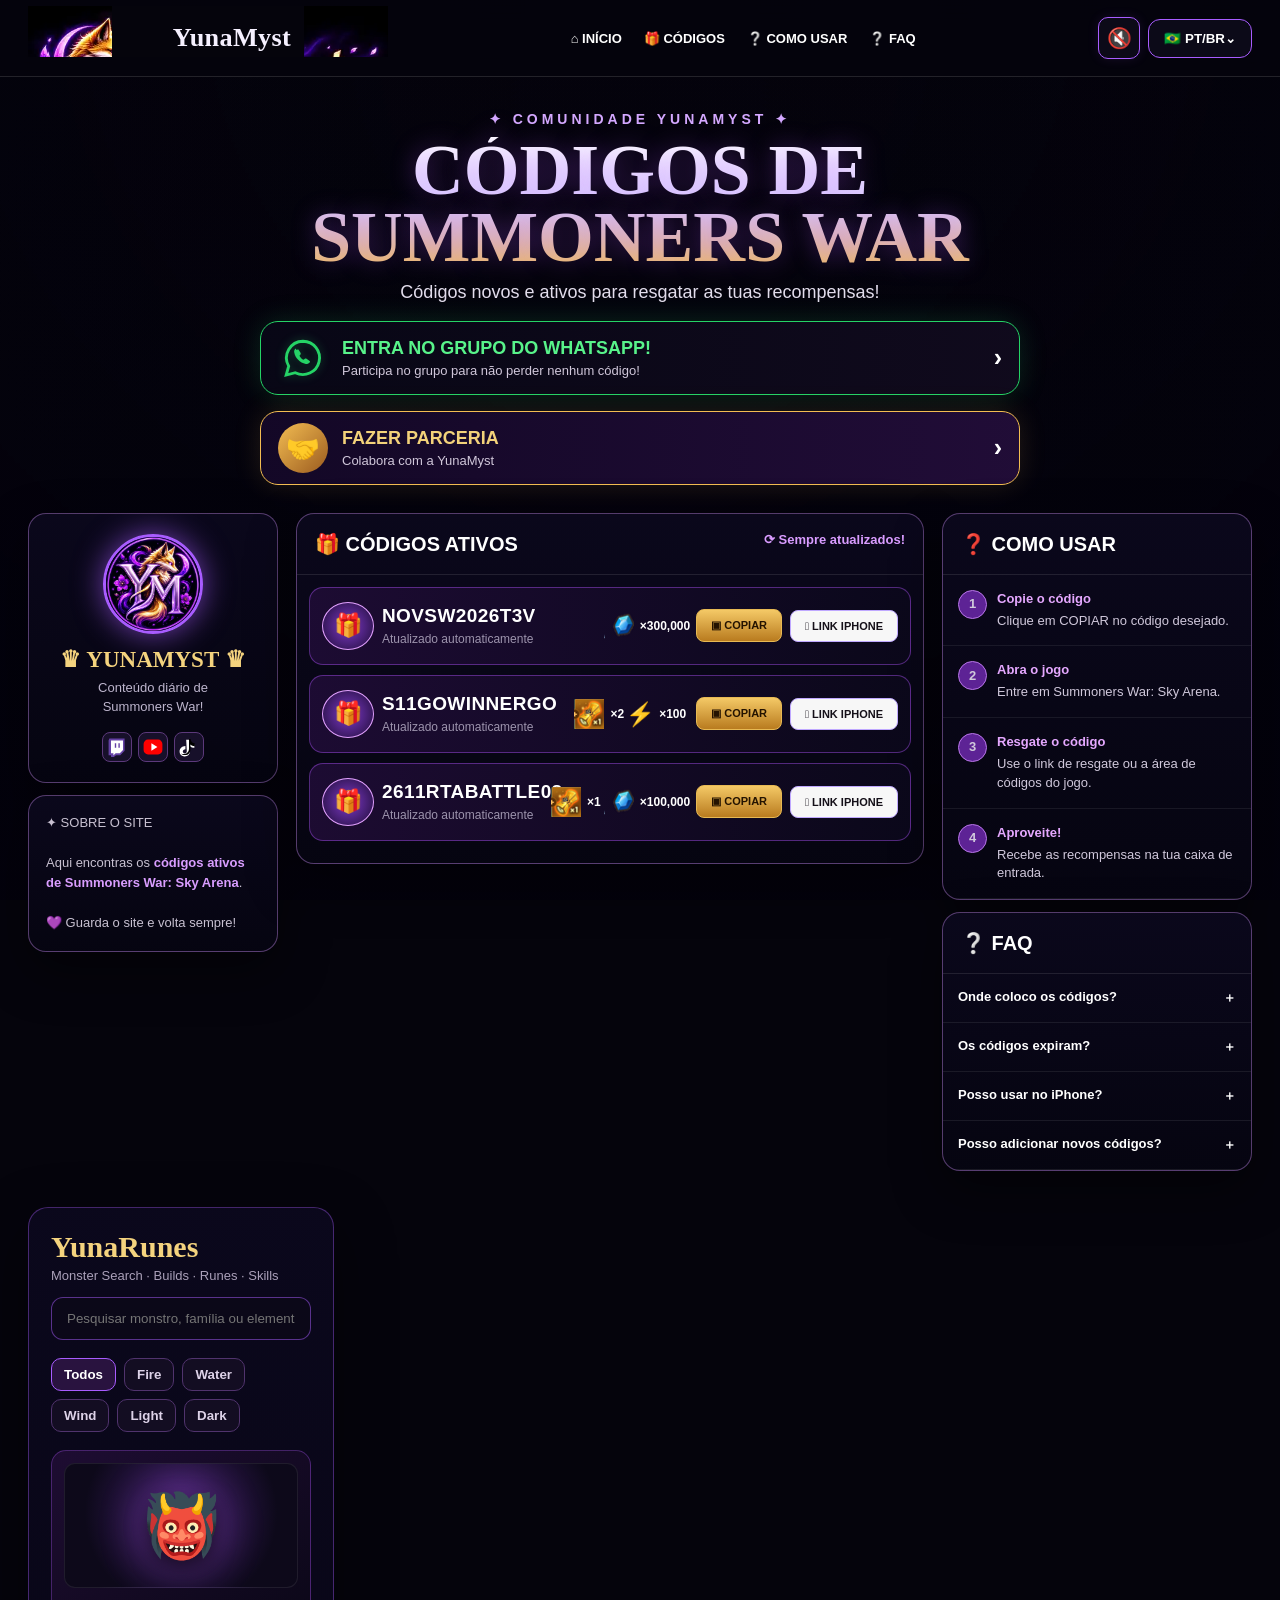
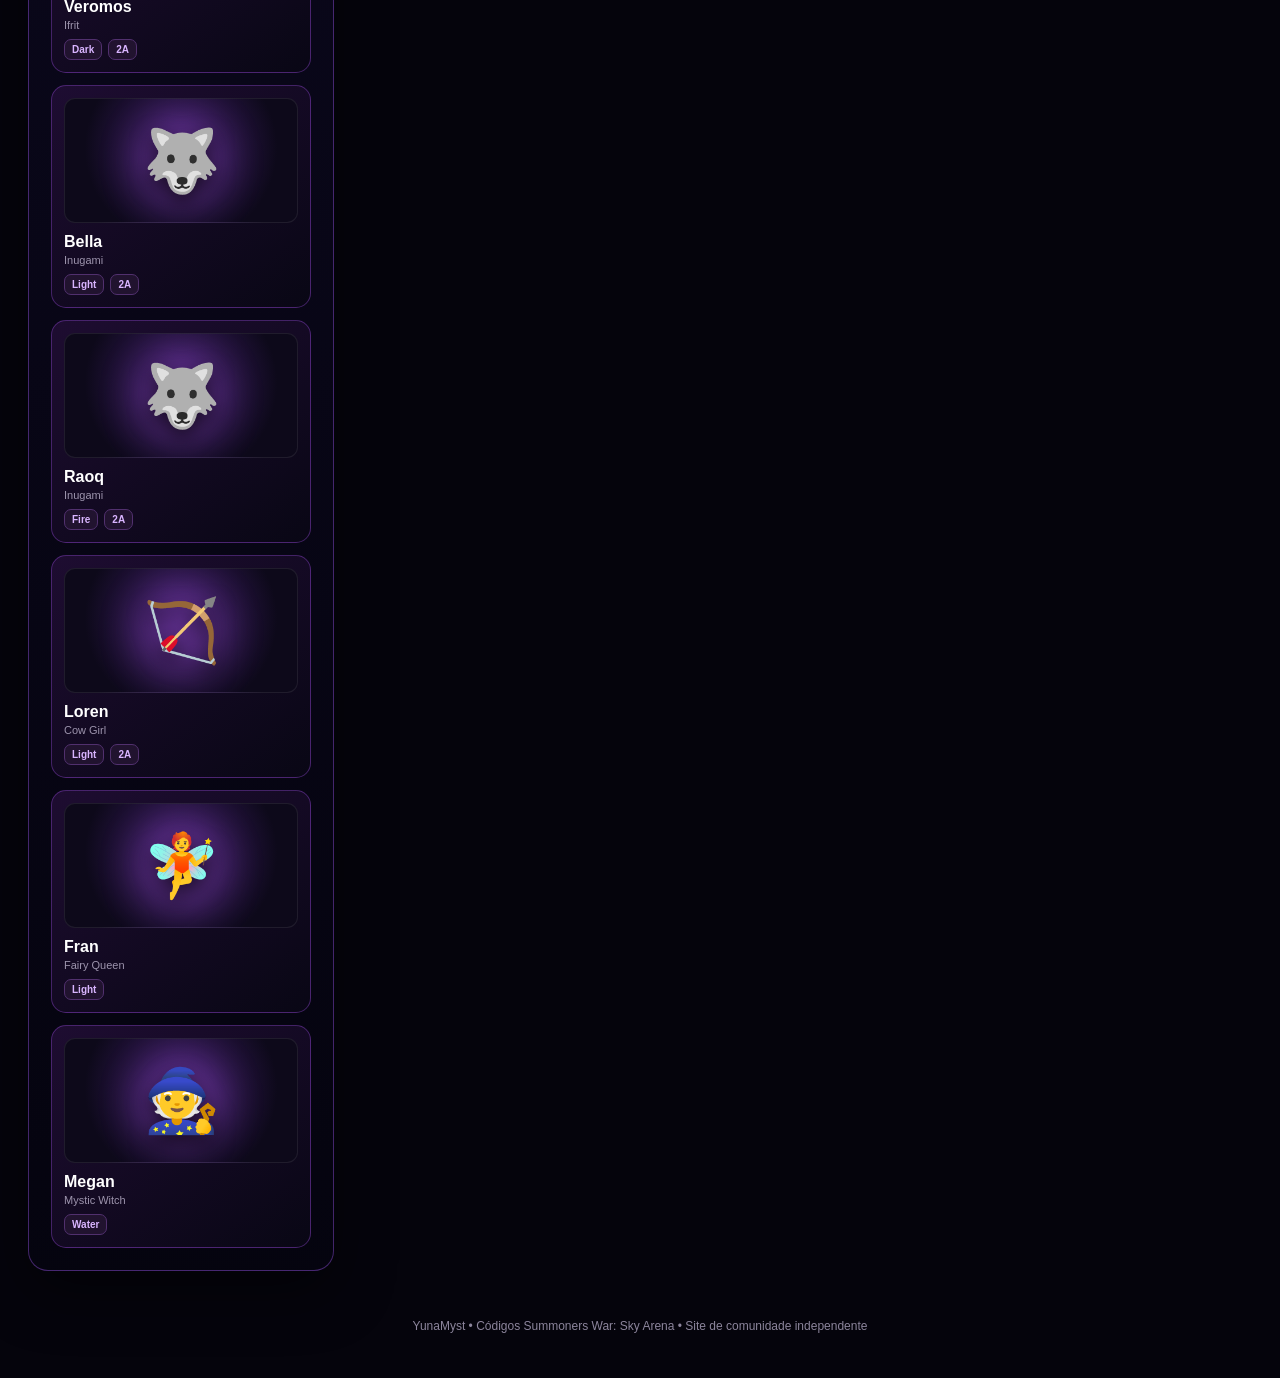
==== commit 01b9d808: "Atualizar automaticamente todos os códigos ativos" ====
--- a/index.html
+++ b/index.html
@@ -565,7 +565,7 @@
 <aside class="left"><div class="panel profile"><div aria-label="YunaMyst" class="avatar">YM</div><h3 data-i18n="yunamyst">♛ YUNAMYST ♛</h3><p data-i18n="daily">Conteúdo diário de<br/>Summoners War!</p><div class="social social-links"><a aria-label="Twitch" href="https://www.twitch.tv/YunaMyst" rel="noopener" target="_blank"><svg viewbox="0 0 100 100"><path d="M12 8h76v61l-22 22H45L34 100H20V91H8V18z" fill="#6441a5"></path><path d="M20 18h60v47L64 81H43L32 92V81H20z" fill="#fff"></path><path d="M39 31h7v23h-7zm18 0h7v23h-7z" fill="#6441a5"></path></svg></a><a aria-label="YouTube" href="https://www.youtube.com/@YunaMyst" rel="noopener" target="_blank"><svg viewbox="0 0 100 100"><rect fill="#f00" height="74" rx="22" width="94" x="3" y="13"></rect><path d="M42 31 72 50 42 69z" fill="#fff"></path></svg></a><a aria-label="TikTok" href="https://www.tiktok.com/@yunamyst_" rel="noopener" target="_blank"><svg viewbox="0 0 100 100"><path d="M36 14h18c1 14 8 22 23 24v16c-8 0-16-3-22-8v24c0 16-10 27-27 27-15 0-25-10-25-24 0-16 11-27 29-28v16c-8 1-13 5-13 12 0 6 4 9 10 9 7 0 10-4 10-12z" fill="#fff"></path><path d="M43 10h15c1 12 8 20 21 23v13c-9 0-16-3-22-8v24c0 17-10 28-27 28-8 0-15-3-20-8 4 2 8 3 13 3 16 0 27-11 27-28V10z" fill="#000"></path></svg></a></div></div><div class="panel about" data-i18n="aboutDesktop">✦ SOBRE O SITE<br/><br/>Aqui encontras os <b>códigos ativos de Summoners War: Sky Arena</b>.<br/><br/>💜 Guarda o site e volta sempre!</div></aside>
 <section class="panel" id="codigos">
 <h2>🎁 <span data-i18n="activeCodes">CÓDIGOS ATIVOS</span> <span data-i18n="updated" style="float:right;color:#d99cff;font-size:13px">⟳ Sempre atualizados!</span></h2>
-<div class="codes" id="activeCodesList"><article class="code" data-code="NOVSW2026T3V"><div class="gift">🎁</div><div class="cinfo"><strong>NOVSW2026T3V</strong><small>Atualizado automaticamente</small></div><div aria-label="Recompensas" class="reward-icons"><span class="reward-chip" title="mana"><span class="reward-img reward-mana"></span><b>×300,000</b></span></div><button class="copy" onclick="copiarCodigo('NOVSW2026T3V',this)"><span data-i18n="copy">▣ COPIAR</span></button><a class="iphone" href="https://withhive.me/313/NOVSW2026T3V" rel="noopener" target="_blank"><span class="iphone-full"> LINK IPHONE</span><span class="iphone-short"> LINK</span></a></article></div><div class="active-codes-tab" id="activeCodesTab"><button aria-expanded="false" class="active-codes-toggle" id="activeCodesToggle" type="button"><span data-active-label="">VER TODOS OS CÓDIGOS ATIVOS</span> <span class="active-arrow">⌄</span></button></div>
+<div class="codes" id="activeCodesList"><article class="code" data-code="NOVSW2026T3V"><div class="gift">🎁</div><div class="cinfo"><strong>NOVSW2026T3V</strong><small>Atualizado automaticamente</small></div><div aria-label="Recompensas" class="reward-icons"><span class="reward-chip" title="mana"><span class="reward-img reward-mana"></span><b>×300,000</b></span></div><button class="copy" onclick="copiarCodigo('NOVSW2026T3V',this)"><span data-i18n="copy">▣ COPIAR</span></button><a class="iphone" href="https://withhive.me/313/NOVSW2026T3V" rel="noopener" target="_blank"><span class="iphone-full"> LINK IPHONE</span><span class="iphone-short"> LINK</span></a></article><article class="code" data-code="S11GOWINNERGO"><div class="gift">🎁</div><div class="cinfo"><strong>S11GOWINNERGO</strong><small>Atualizado automaticamente</small></div><div aria-label="Recompensas" class="reward-icons"><span class="reward-chip" title="mystic"><span class="reward-img reward-mystic"></span><b>×2</b></span><span class="reward-chip" title="energy"><span class="reward-energy">⚡</span><b>×100</b></span></div><button class="copy" onclick="copiarCodigo('S11GOWINNERGO',this)"><span data-i18n="copy">▣ COPIAR</span></button><a class="iphone" href="https://withhive.me/313/S11GOWINNERGO" rel="noopener" target="_blank"><span class="iphone-full"> LINK IPHONE</span><span class="iphone-short"> LINK</span></a></article><article class="code" data-code="2611RTABATTLE08"><div class="gift">🎁</div><div class="cinfo"><strong>2611RTABATTLE08</strong><small>Atualizado automaticamente</small></div><div aria-label="Recompensas" class="reward-icons"><span class="reward-chip" title="mystic"><span class="reward-img reward-mystic"></span><b>×1</b></span><span class="reward-chip" title="mana"><span class="reward-img reward-mana"></span><b>×100,000</b></span></div><button class="copy" onclick="copiarCodigo('2611RTABATTLE08',this)"><span data-i18n="copy">▣ COPIAR</span></button><a class="iphone" href="https://withhive.me/313/2611RTABATTLE08" rel="noopener" target="_blank"><span class="iphone-full"> LINK IPHONE</span><span class="iphone-short"> LINK</span></a></article></div><div class="active-codes-tab" id="activeCodesTab"><button aria-expanded="false" class="active-codes-toggle" id="activeCodesToggle" type="button"><span data-active-label="">VER TODOS OS CÓDIGOS ATIVOS</span> <span class="active-arrow">⌄</span></button></div>
 </section>
 <aside class="right" id="como"><section class="panel"><h2>❓ <span data-i18n="howTitle">COMO USAR</span></h2><div class="step"><div class="num">1</div><div><b data-i18n="step1Title">Copie o código</b><span data-i18n="step1Text">Clique em COPIAR no código desejado.</span></div></div><div class="step"><div class="num">2</div><div><b data-i18n="step2Title">Abra o jogo</b><span data-i18n="step2Text">Entre em Summoners War: Sky Arena.</span></div></div><div class="step"><div class="num">3</div><div><b data-i18n="step3Title">Resgate o código</b><span data-i18n="step3Text">Use o link de resgate ou a área de códigos do jogo.</span></div></div><div class="step"><div class="num">4</div><div><b data-i18n="step4Title">Aproveite!</b><span data-i18n="step4Text">Recebe as recompensas na tua caixa de entrada.</span></div></div></section>
 <a aria-label="Abrir informações de parceria" class="partnership partnership-desktop" href="#" id="yunaDesktopPartnershipButton"><span class="picon">🤝</span><span><b>FAZER PARCERIA</b><small>Colabora com a YunaMyst</small></span><strong>›</strong></a>
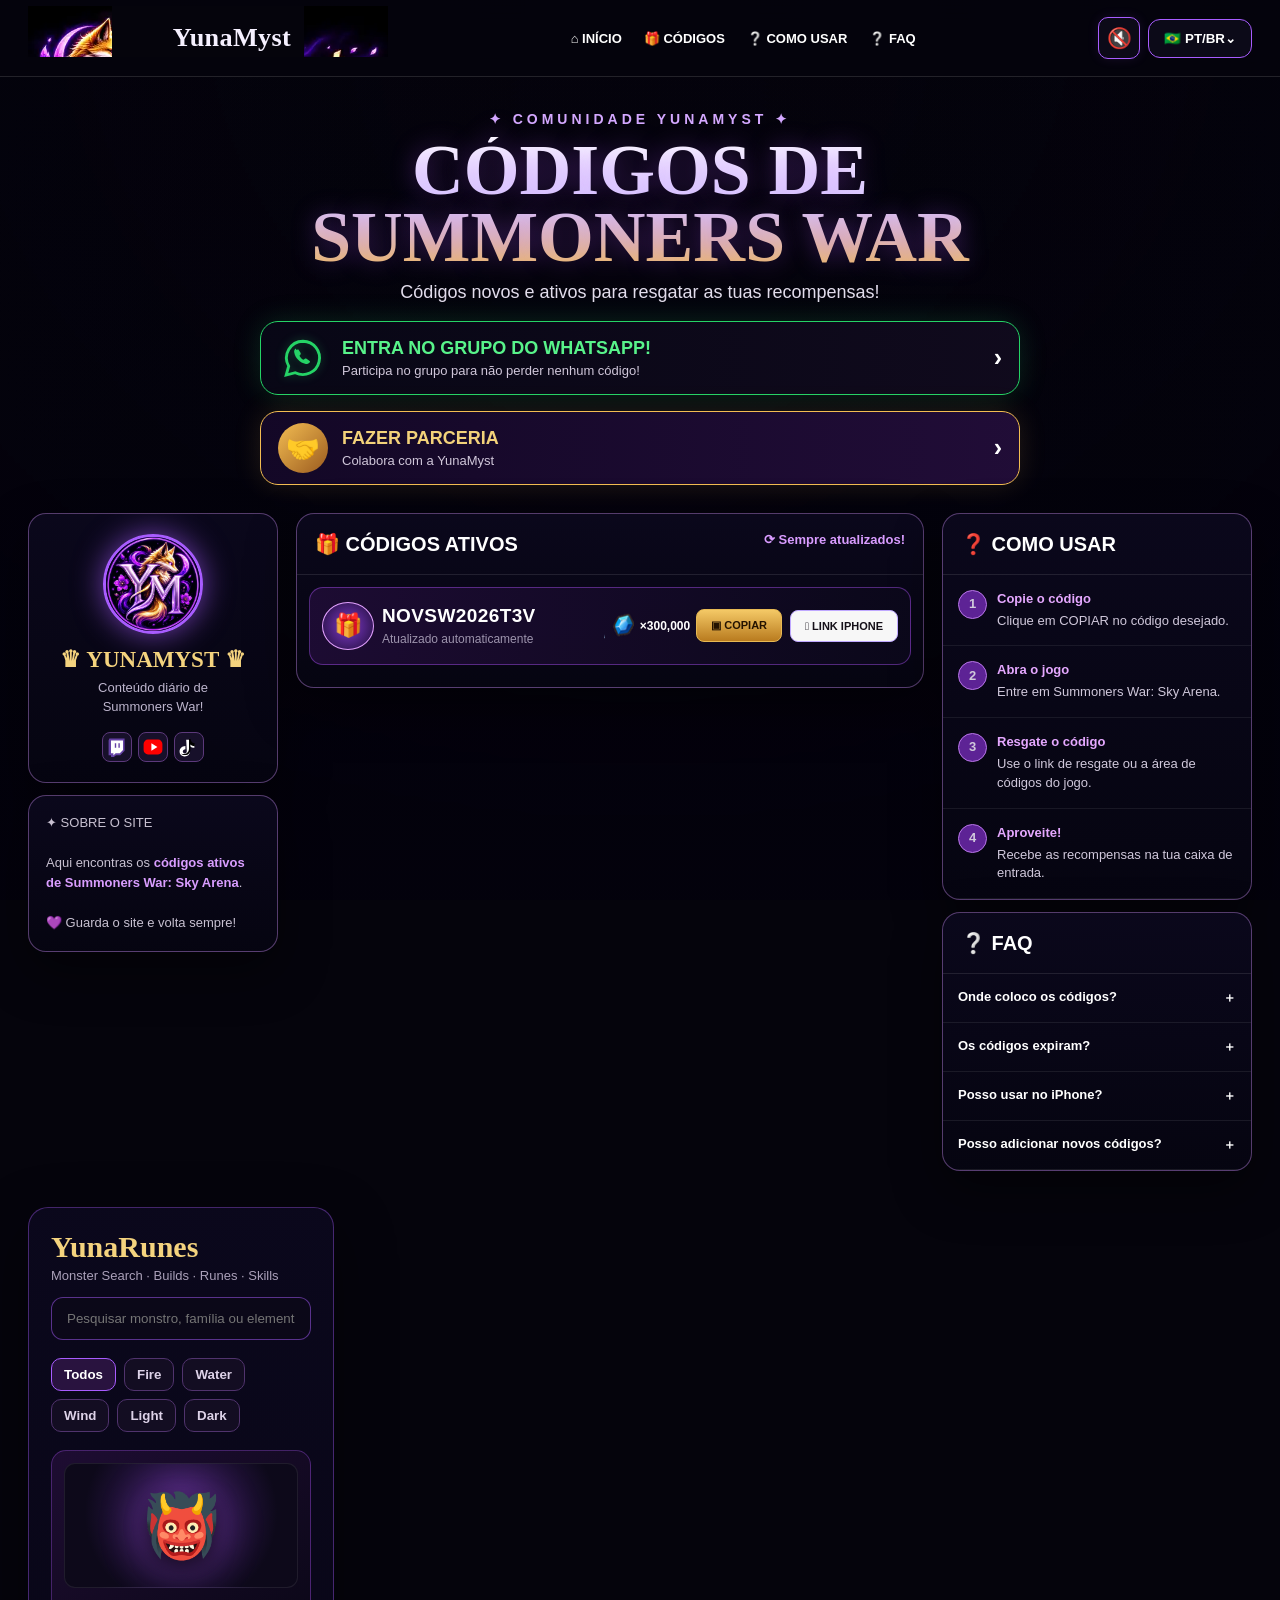
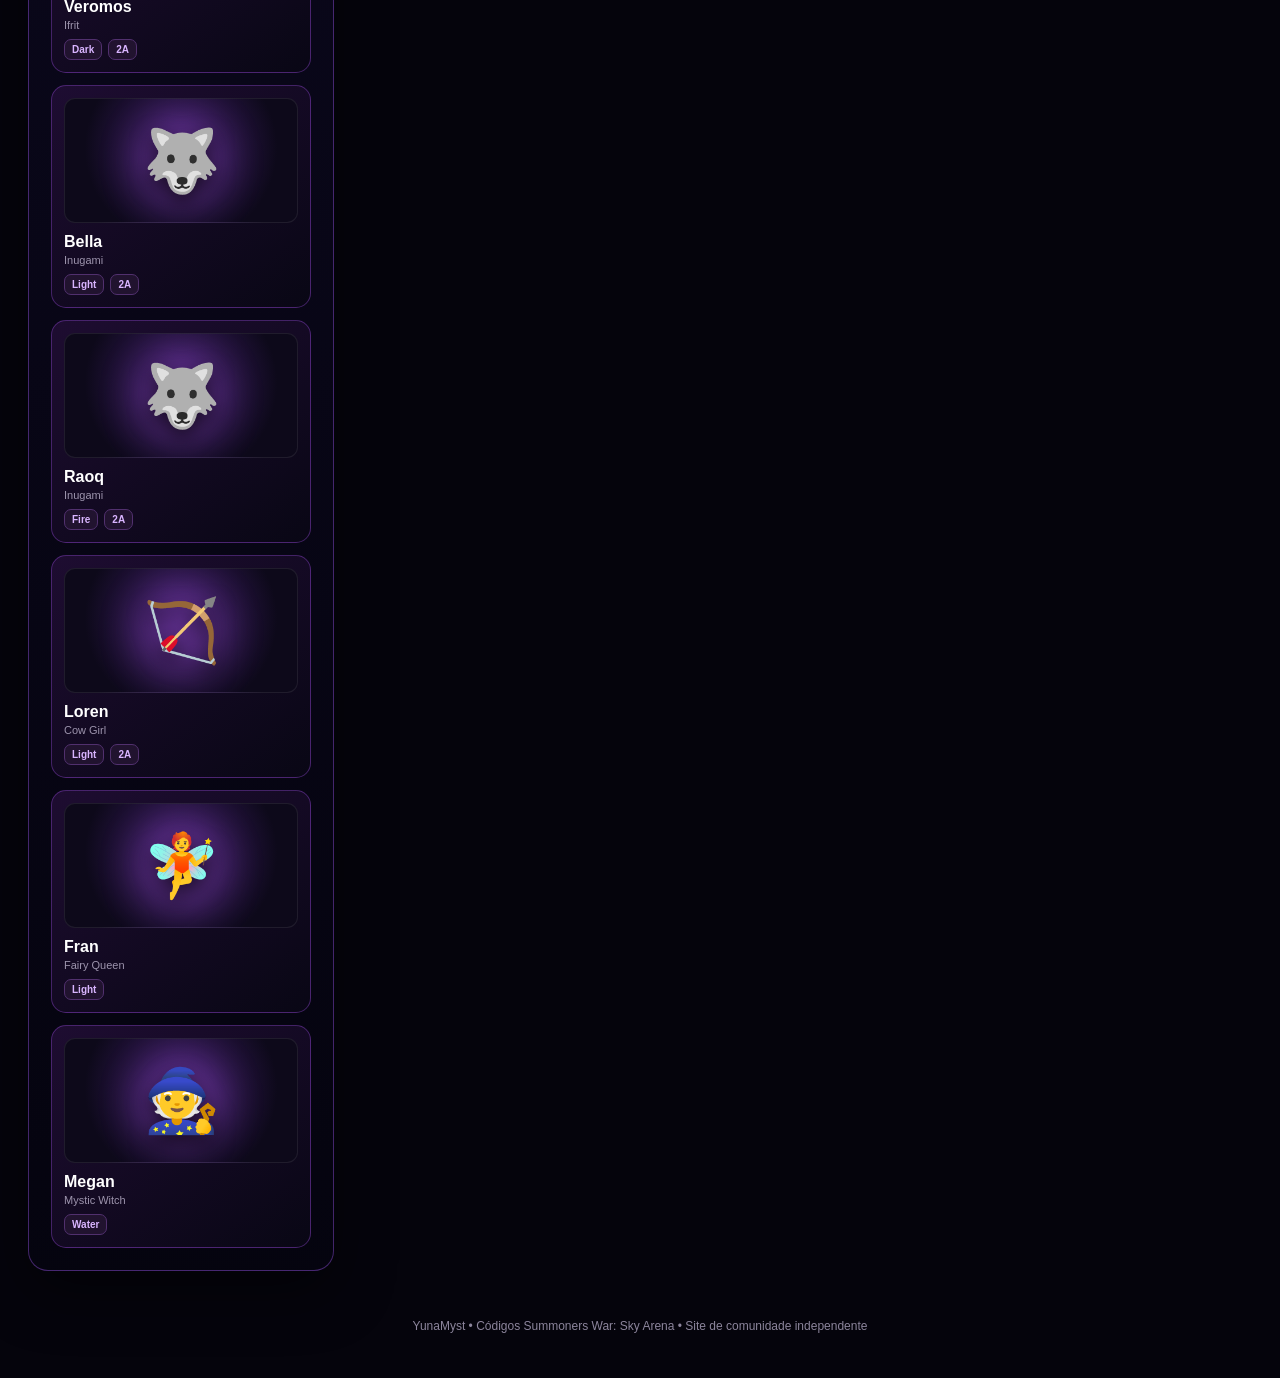
==== commit 55048bce: "Atualizar automaticamente todos os códigos ativos" ====
--- a/index.html
+++ b/index.html
@@ -565,7 +565,7 @@
 <aside class="left"><div class="panel profile"><div aria-label="YunaMyst" class="avatar">YM</div><h3 data-i18n="yunamyst">♛ YUNAMYST ♛</h3><p data-i18n="daily">Conteúdo diário de<br/>Summoners War!</p><div class="social social-links"><a aria-label="Twitch" href="https://www.twitch.tv/YunaMyst" rel="noopener" target="_blank"><svg viewbox="0 0 100 100"><path d="M12 8h76v61l-22 22H45L34 100H20V91H8V18z" fill="#6441a5"></path><path d="M20 18h60v47L64 81H43L32 92V81H20z" fill="#fff"></path><path d="M39 31h7v23h-7zm18 0h7v23h-7z" fill="#6441a5"></path></svg></a><a aria-label="YouTube" href="https://www.youtube.com/@YunaMyst" rel="noopener" target="_blank"><svg viewbox="0 0 100 100"><rect fill="#f00" height="74" rx="22" width="94" x="3" y="13"></rect><path d="M42 31 72 50 42 69z" fill="#fff"></path></svg></a><a aria-label="TikTok" href="https://www.tiktok.com/@yunamyst_" rel="noopener" target="_blank"><svg viewbox="0 0 100 100"><path d="M36 14h18c1 14 8 22 23 24v16c-8 0-16-3-22-8v24c0 16-10 27-27 27-15 0-25-10-25-24 0-16 11-27 29-28v16c-8 1-13 5-13 12 0 6 4 9 10 9 7 0 10-4 10-12z" fill="#fff"></path><path d="M43 10h15c1 12 8 20 21 23v13c-9 0-16-3-22-8v24c0 17-10 28-27 28-8 0-15-3-20-8 4 2 8 3 13 3 16 0 27-11 27-28V10z" fill="#000"></path></svg></a></div></div><div class="panel about" data-i18n="aboutDesktop">✦ SOBRE O SITE<br/><br/>Aqui encontras os <b>códigos ativos de Summoners War: Sky Arena</b>.<br/><br/>💜 Guarda o site e volta sempre!</div></aside>
 <section class="panel" id="codigos">
 <h2>🎁 <span data-i18n="activeCodes">CÓDIGOS ATIVOS</span> <span data-i18n="updated" style="float:right;color:#d99cff;font-size:13px">⟳ Sempre atualizados!</span></h2>
-<div class="codes" id="activeCodesList"><article class="code" data-code="NOVSW2026T3V"><div class="gift">🎁</div><div class="cinfo"><strong>NOVSW2026T3V</strong><small>Atualizado automaticamente</small></div><div aria-label="Recompensas" class="reward-icons"><span class="reward-chip" title="mana"><span class="reward-img reward-mana"></span><b>×300,000</b></span></div><button class="copy" onclick="copiarCodigo('NOVSW2026T3V',this)"><span data-i18n="copy">▣ COPIAR</span></button><a class="iphone" href="https://withhive.me/313/NOVSW2026T3V" rel="noopener" target="_blank"><span class="iphone-full"> LINK IPHONE</span><span class="iphone-short"> LINK</span></a></article><article class="code" data-code="S11GOWINNERGO"><div class="gift">🎁</div><div class="cinfo"><strong>S11GOWINNERGO</strong><small>Atualizado automaticamente</small></div><div aria-label="Recompensas" class="reward-icons"><span class="reward-chip" title="mystic"><span class="reward-img reward-mystic"></span><b>×2</b></span><span class="reward-chip" title="energy"><span class="reward-energy">⚡</span><b>×100</b></span></div><button class="copy" onclick="copiarCodigo('S11GOWINNERGO',this)"><span data-i18n="copy">▣ COPIAR</span></button><a class="iphone" href="https://withhive.me/313/S11GOWINNERGO" rel="noopener" target="_blank"><span class="iphone-full"> LINK IPHONE</span><span class="iphone-short"> LINK</span></a></article><article class="code" data-code="2611RTABATTLE08"><div class="gift">🎁</div><div class="cinfo"><strong>2611RTABATTLE08</strong><small>Atualizado automaticamente</small></div><div aria-label="Recompensas" class="reward-icons"><span class="reward-chip" title="mystic"><span class="reward-img reward-mystic"></span><b>×1</b></span><span class="reward-chip" title="mana"><span class="reward-img reward-mana"></span><b>×100,000</b></span></div><button class="copy" onclick="copiarCodigo('2611RTABATTLE08',this)"><span data-i18n="copy">▣ COPIAR</span></button><a class="iphone" href="https://withhive.me/313/2611RTABATTLE08" rel="noopener" target="_blank"><span class="iphone-full"> LINK IPHONE</span><span class="iphone-short"> LINK</span></a></article></div><div class="active-codes-tab" id="activeCodesTab"><button aria-expanded="false" class="active-codes-toggle" id="activeCodesToggle" type="button"><span data-active-label="">VER TODOS OS CÓDIGOS ATIVOS</span> <span class="active-arrow">⌄</span></button></div>
+<div class="codes" id="activeCodesList"><article class="code" data-code="NOVSW2026T3V"><div class="gift">🎁</div><div class="cinfo"><strong>NOVSW2026T3V</strong><small>Atualizado automaticamente</small></div><div aria-label="Recompensas" class="reward-icons"><span class="reward-chip" title="mana"><span class="reward-img reward-mana"></span><b>×300,000</b></span></div><button class="copy" onclick="copiarCodigo('NOVSW2026T3V',this)"><span data-i18n="copy">▣ COPIAR</span></button><a class="iphone" href="https://withhive.me/313/NOVSW2026T3V" rel="noopener" target="_blank"><span class="iphone-full"> LINK IPHONE</span><span class="iphone-short"> LINK</span></a></article></div><div class="active-codes-tab" id="activeCodesTab"><button aria-expanded="false" class="active-codes-toggle" id="activeCodesToggle" type="button"><span data-active-label="">VER TODOS OS CÓDIGOS ATIVOS</span> <span class="active-arrow">⌄</span></button></div>
 </section>
 <aside class="right" id="como"><section class="panel"><h2>❓ <span data-i18n="howTitle">COMO USAR</span></h2><div class="step"><div class="num">1</div><div><b data-i18n="step1Title">Copie o código</b><span data-i18n="step1Text">Clique em COPIAR no código desejado.</span></div></div><div class="step"><div class="num">2</div><div><b data-i18n="step2Title">Abra o jogo</b><span data-i18n="step2Text">Entre em Summoners War: Sky Arena.</span></div></div><div class="step"><div class="num">3</div><div><b data-i18n="step3Title">Resgate o código</b><span data-i18n="step3Text">Use o link de resgate ou a área de códigos do jogo.</span></div></div><div class="step"><div class="num">4</div><div><b data-i18n="step4Title">Aproveite!</b><span data-i18n="step4Text">Recebe as recompensas na tua caixa de entrada.</span></div></div></section>
 <a aria-label="Abrir informações de parceria" class="partnership partnership-desktop" href="#" id="yunaDesktopPartnershipButton"><span class="picon">🤝</span><span><b>FAZER PARCERIA</b><small>Colabora com a YunaMyst</small></span><strong>›</strong></a>
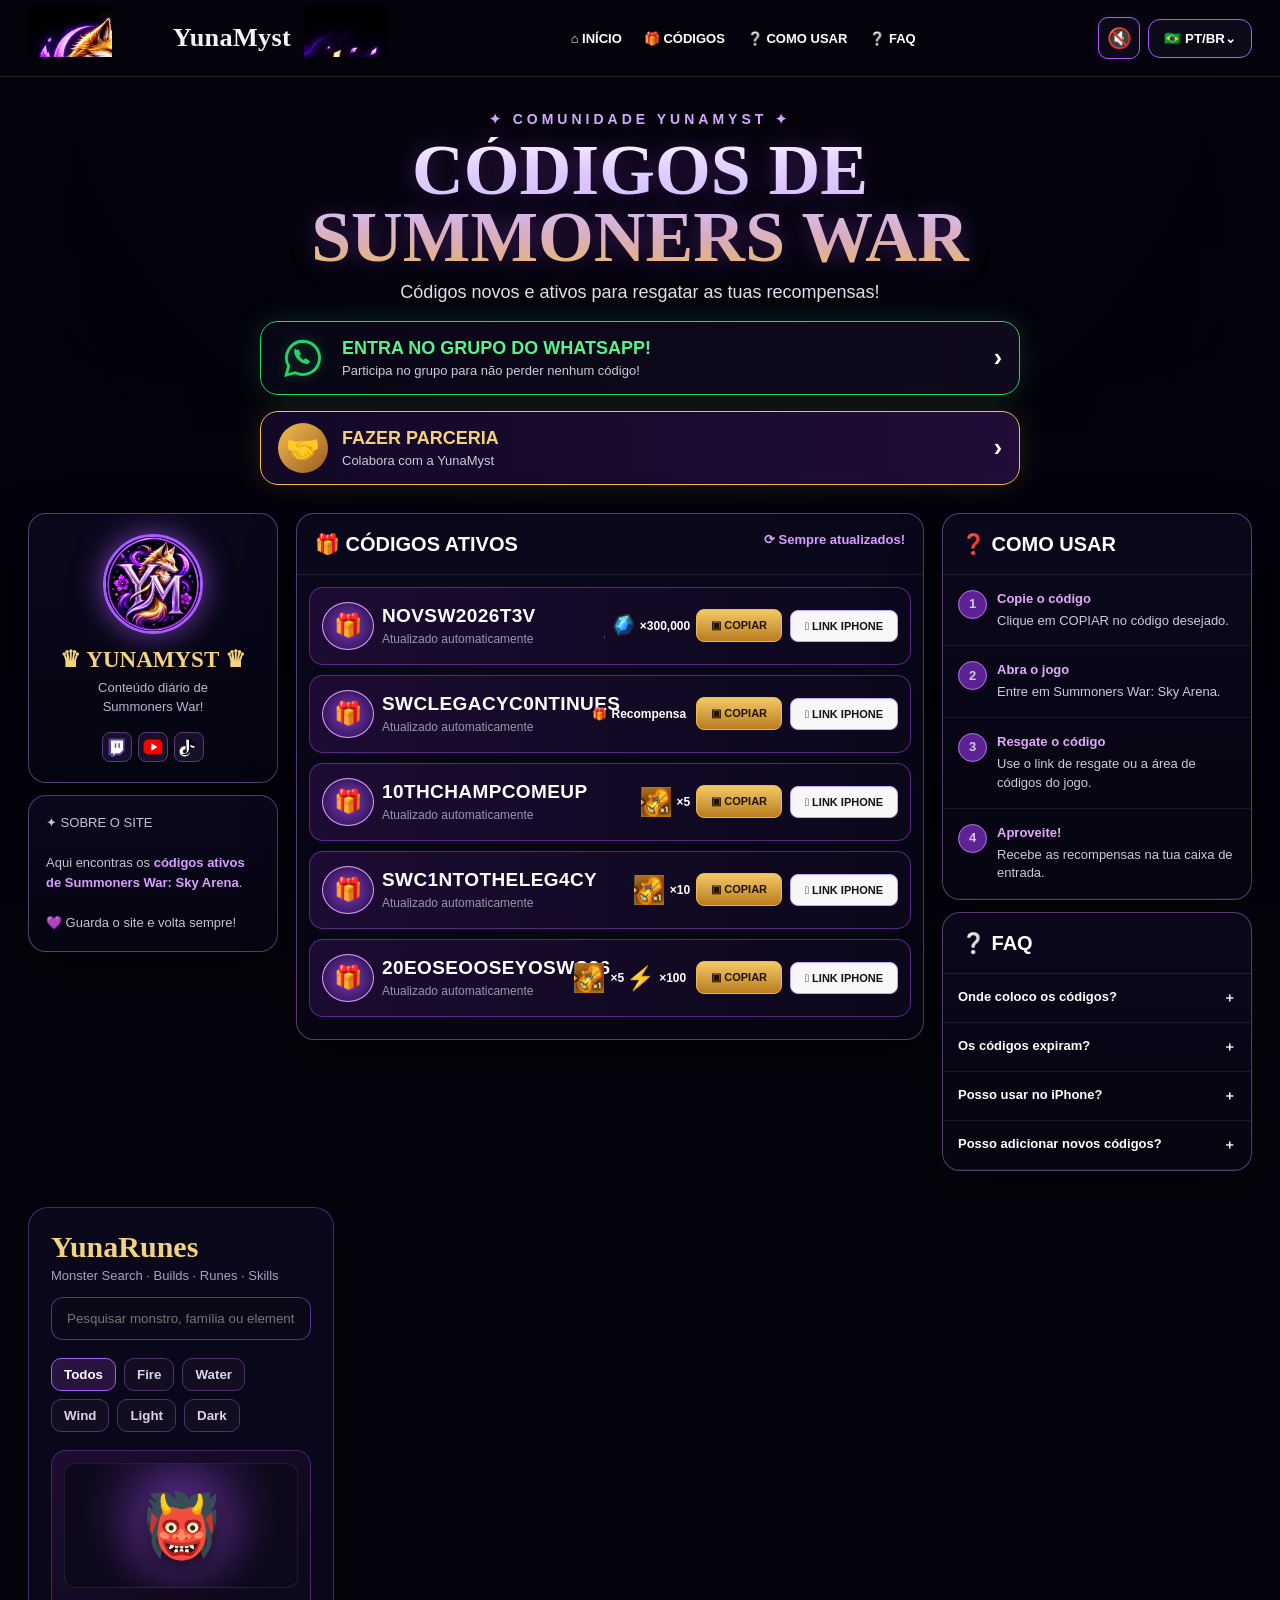
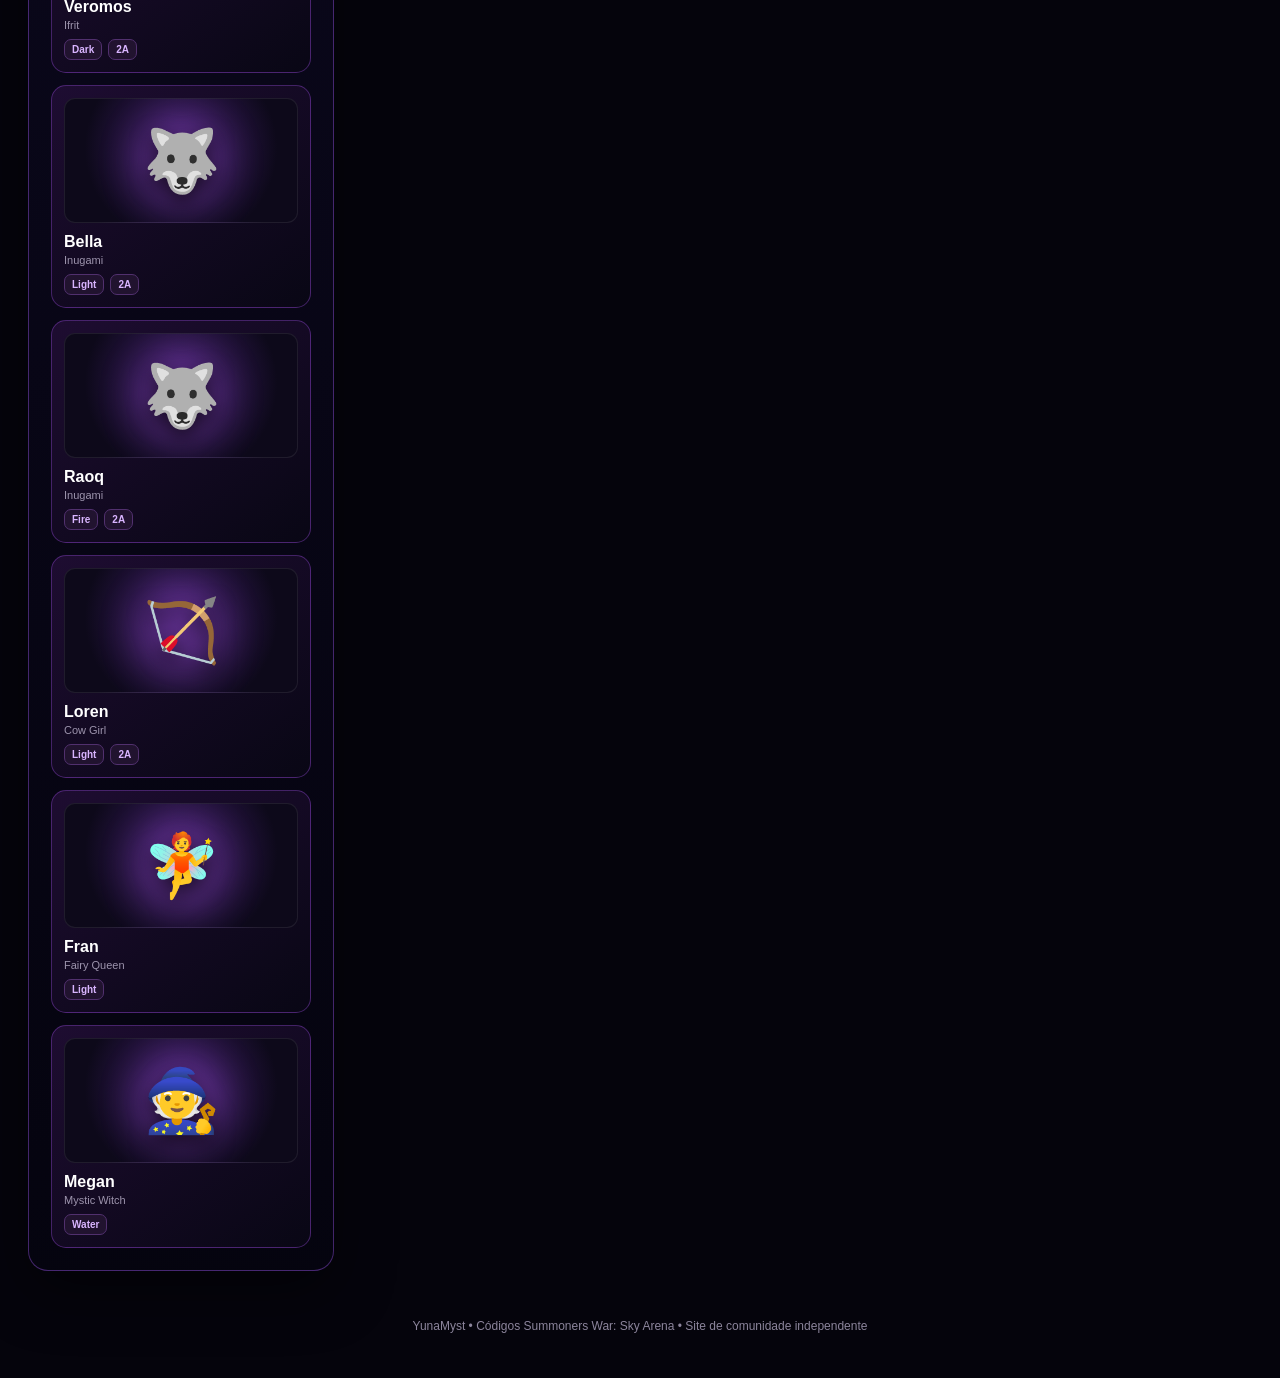
==== commit 8c4e8cdb: "Atualizar automaticamente todos os códigos ativos" ====
--- a/index.html
+++ b/index.html
@@ -565,7 +565,7 @@
 <aside class="left"><div class="panel profile"><div aria-label="YunaMyst" class="avatar">YM</div><h3 data-i18n="yunamyst">♛ YUNAMYST ♛</h3><p data-i18n="daily">Conteúdo diário de<br/>Summoners War!</p><div class="social social-links"><a aria-label="Twitch" href="https://www.twitch.tv/YunaMyst" rel="noopener" target="_blank"><svg viewbox="0 0 100 100"><path d="M12 8h76v61l-22 22H45L34 100H20V91H8V18z" fill="#6441a5"></path><path d="M20 18h60v47L64 81H43L32 92V81H20z" fill="#fff"></path><path d="M39 31h7v23h-7zm18 0h7v23h-7z" fill="#6441a5"></path></svg></a><a aria-label="YouTube" href="https://www.youtube.com/@YunaMyst" rel="noopener" target="_blank"><svg viewbox="0 0 100 100"><rect fill="#f00" height="74" rx="22" width="94" x="3" y="13"></rect><path d="M42 31 72 50 42 69z" fill="#fff"></path></svg></a><a aria-label="TikTok" href="https://www.tiktok.com/@yunamyst_" rel="noopener" target="_blank"><svg viewbox="0 0 100 100"><path d="M36 14h18c1 14 8 22 23 24v16c-8 0-16-3-22-8v24c0 16-10 27-27 27-15 0-25-10-25-24 0-16 11-27 29-28v16c-8 1-13 5-13 12 0 6 4 9 10 9 7 0 10-4 10-12z" fill="#fff"></path><path d="M43 10h15c1 12 8 20 21 23v13c-9 0-16-3-22-8v24c0 17-10 28-27 28-8 0-15-3-20-8 4 2 8 3 13 3 16 0 27-11 27-28V10z" fill="#000"></path></svg></a></div></div><div class="panel about" data-i18n="aboutDesktop">✦ SOBRE O SITE<br/><br/>Aqui encontras os <b>códigos ativos de Summoners War: Sky Arena</b>.<br/><br/>💜 Guarda o site e volta sempre!</div></aside>
 <section class="panel" id="codigos">
 <h2>🎁 <span data-i18n="activeCodes">CÓDIGOS ATIVOS</span> <span data-i18n="updated" style="float:right;color:#d99cff;font-size:13px">⟳ Sempre atualizados!</span></h2>
-<div class="codes" id="activeCodesList"><article class="code" data-code="NOVSW2026T3V"><div class="gift">🎁</div><div class="cinfo"><strong>NOVSW2026T3V</strong><small>Atualizado automaticamente</small></div><div aria-label="Recompensas" class="reward-icons"><span class="reward-chip" title="mana"><span class="reward-img reward-mana"></span><b>×300,000</b></span></div><button class="copy" onclick="copiarCodigo('NOVSW2026T3V',this)"><span data-i18n="copy">▣ COPIAR</span></button><a class="iphone" href="https://withhive.me/313/NOVSW2026T3V" rel="noopener" target="_blank"><span class="iphone-full"> LINK IPHONE</span><span class="iphone-short"> LINK</span></a></article></div><div class="active-codes-tab" id="activeCodesTab"><button aria-expanded="false" class="active-codes-toggle" id="activeCodesToggle" type="button"><span data-active-label="">VER TODOS OS CÓDIGOS ATIVOS</span> <span class="active-arrow">⌄</span></button></div>
+<div class="codes" id="activeCodesList"><article class="code" data-code="NOVSW2026T3V"><div class="gift">🎁</div><div class="cinfo"><strong>NOVSW2026T3V</strong><small>Atualizado automaticamente</small></div><div aria-label="Recompensas" class="reward-icons"><span class="reward-chip" title="mana"><span class="reward-img reward-mana"></span><b>×300,000</b></span></div><button class="copy" onclick="copiarCodigo('NOVSW2026T3V',this)"><span data-i18n="copy">▣ COPIAR</span></button><a class="iphone" href="https://withhive.me/313/NOVSW2026T3V" rel="noopener" target="_blank"><span class="iphone-full"> LINK IPHONE</span><span class="iphone-short"> LINK</span></a></article><article class="code" data-code="SWCLEGACYC0NTINUES"><div class="gift">🎁</div><div class="cinfo"><strong>SWCLEGACYC0NTINUES</strong><small>Atualizado automaticamente</small></div><div aria-label="Recompensas" class="reward-icons"><span class="reward-chip"><span class="reward-unknown">🎁</span><b>Recompensa</b></span></div><button class="copy" onclick="copiarCodigo('SWCLEGACYC0NTINUES',this)"><span data-i18n="copy">▣ COPIAR</span></button><a class="iphone" href="https://withhive.me/313/SWCLEGACYC0NTINUES" rel="noopener" target="_blank"><span class="iphone-full"> LINK IPHONE</span><span class="iphone-short"> LINK</span></a></article><article class="code" data-code="10THCHAMPCOMEUP"><div class="gift">🎁</div><div class="cinfo"><strong>10THCHAMPCOMEUP</strong><small>Atualizado automaticamente</small></div><div aria-label="Recompensas" class="reward-icons"><span class="reward-chip" title="mystic"><span class="reward-img reward-mystic"></span><b>×5</b></span></div><button class="copy" onclick="copiarCodigo('10THCHAMPCOMEUP',this)"><span data-i18n="copy">▣ COPIAR</span></button><a class="iphone" href="https://withhive.me/313/10THCHAMPCOMEUP" rel="noopener" target="_blank"><span class="iphone-full"> LINK IPHONE</span><span class="iphone-short"> LINK</span></a></article><article class="code" data-code="SWC1NTOTHELEG4CY"><div class="gift">🎁</div><div class="cinfo"><strong>SWC1NTOTHELEG4CY</strong><small>Atualizado automaticamente</small></div><div aria-label="Recompensas" class="reward-icons"><span class="reward-chip" title="mystic"><span class="reward-img reward-mystic"></span><b>×10</b></span></div><button class="copy" onclick="copiarCodigo('SWC1NTOTHELEG4CY',this)"><span data-i18n="copy">▣ COPIAR</span></button><a class="iphone" href="https://withhive.me/313/SWC1NTOTHELEG4CY" rel="noopener" target="_blank"><span class="iphone-full"> LINK IPHONE</span><span class="iphone-short"> LINK</span></a></article><article class="code" data-code="20EOSEOOSEYOSWC26"><div class="gift">🎁</div><div class="cinfo"><strong>20EOSEOOSEYOSWC26</strong><small>Atualizado automaticamente</small></div><div aria-label="Recompensas" class="reward-icons"><span class="reward-chip" title="mystic"><span class="reward-img reward-mystic"></span><b>×5</b></span><span class="reward-chip" title="energy"><span class="reward-energy">⚡</span><b>×100</b></span></div><button class="copy" onclick="copiarCodigo('20EOSEOOSEYOSWC26',this)"><span data-i18n="copy">▣ COPIAR</span></button><a class="iphone" href="https://withhive.me/313/20EOSEOOSEYOSWC26" rel="noopener" target="_blank"><span class="iphone-full"> LINK IPHONE</span><span class="iphone-short"> LINK</span></a></article></div><div class="active-codes-tab" id="activeCodesTab"><button aria-expanded="false" class="active-codes-toggle" id="activeCodesToggle" type="button"><span data-active-label="">VER TODOS OS CÓDIGOS ATIVOS</span> <span class="active-arrow">⌄</span></button></div>
 </section>
 <aside class="right" id="como"><section class="panel"><h2>❓ <span data-i18n="howTitle">COMO USAR</span></h2><div class="step"><div class="num">1</div><div><b data-i18n="step1Title">Copie o código</b><span data-i18n="step1Text">Clique em COPIAR no código desejado.</span></div></div><div class="step"><div class="num">2</div><div><b data-i18n="step2Title">Abra o jogo</b><span data-i18n="step2Text">Entre em Summoners War: Sky Arena.</span></div></div><div class="step"><div class="num">3</div><div><b data-i18n="step3Title">Resgate o código</b><span data-i18n="step3Text">Use o link de resgate ou a área de códigos do jogo.</span></div></div><div class="step"><div class="num">4</div><div><b data-i18n="step4Title">Aproveite!</b><span data-i18n="step4Text">Recebe as recompensas na tua caixa de entrada.</span></div></div></section>
 <a aria-label="Abrir informações de parceria" class="partnership partnership-desktop" href="#" id="yunaDesktopPartnershipButton"><span class="picon">🤝</span><span><b>FAZER PARCERIA</b><small>Colabora com a YunaMyst</small></span><strong>›</strong></a>
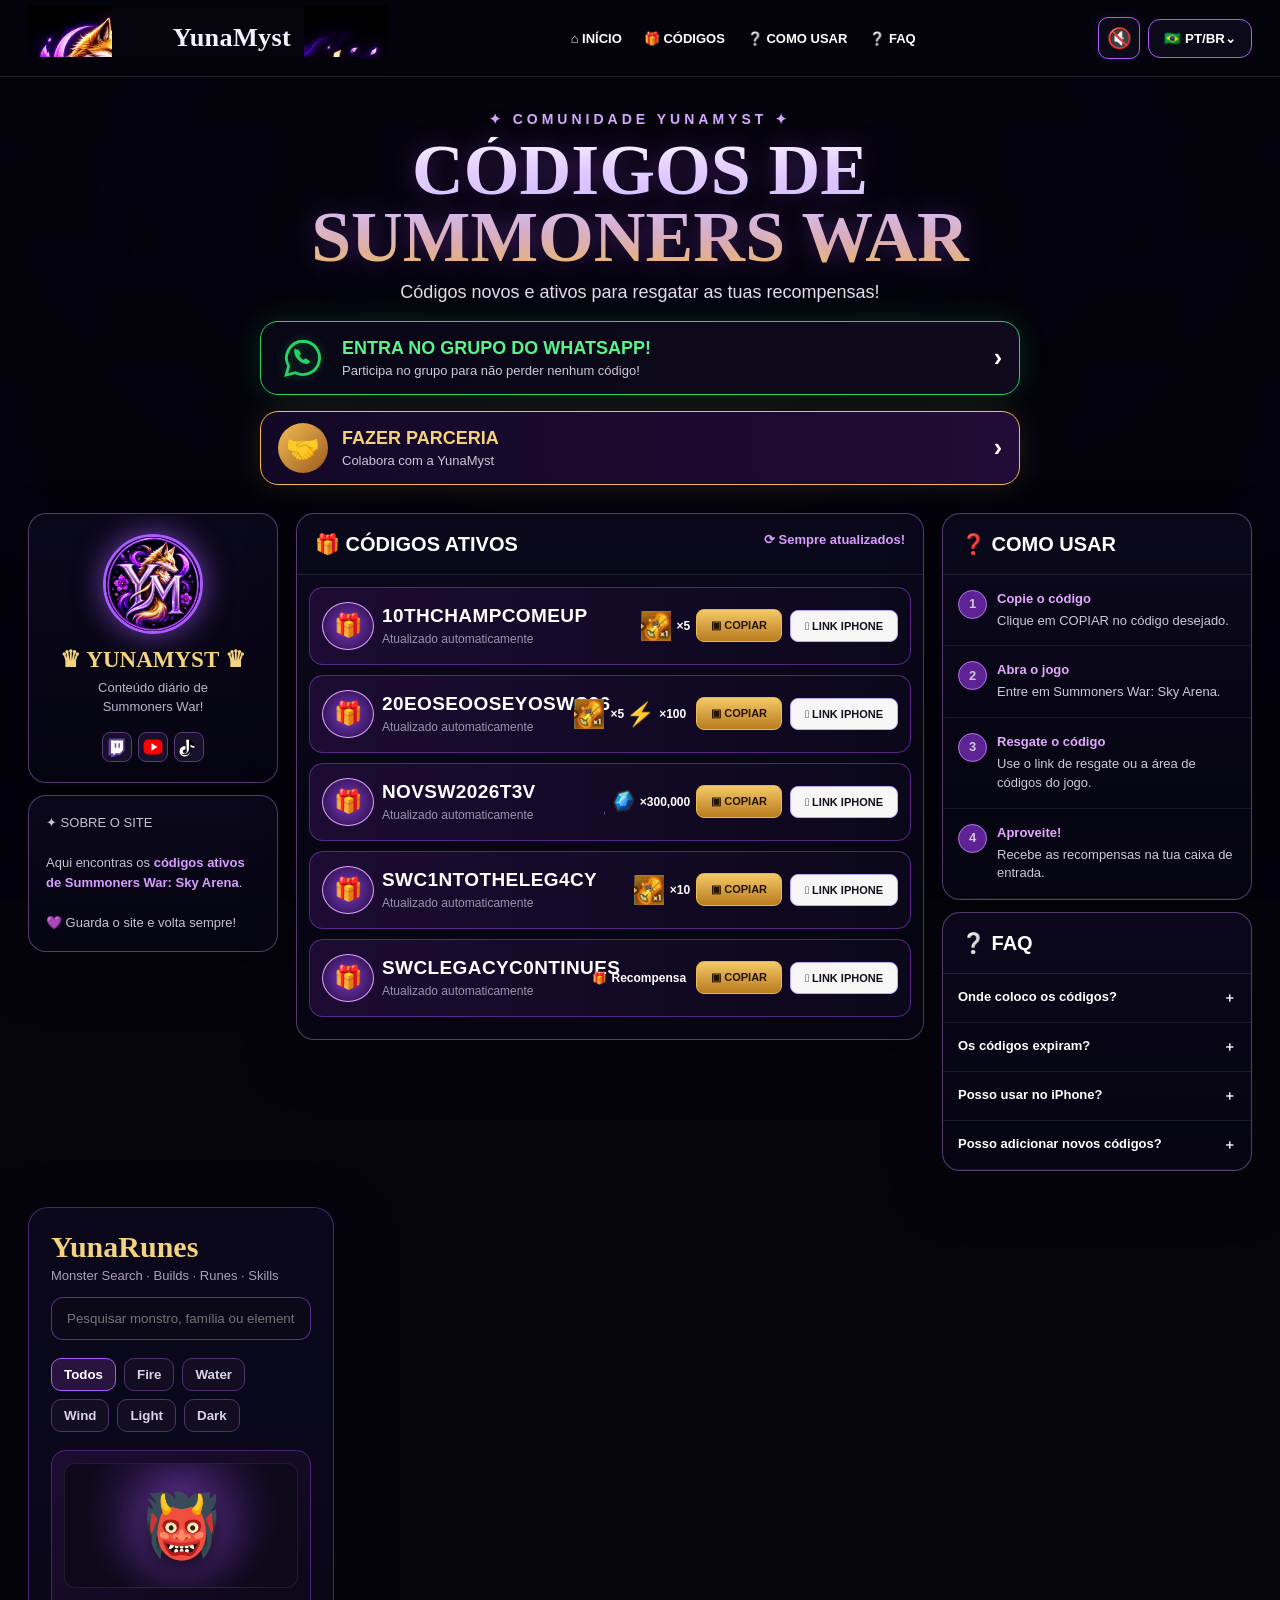
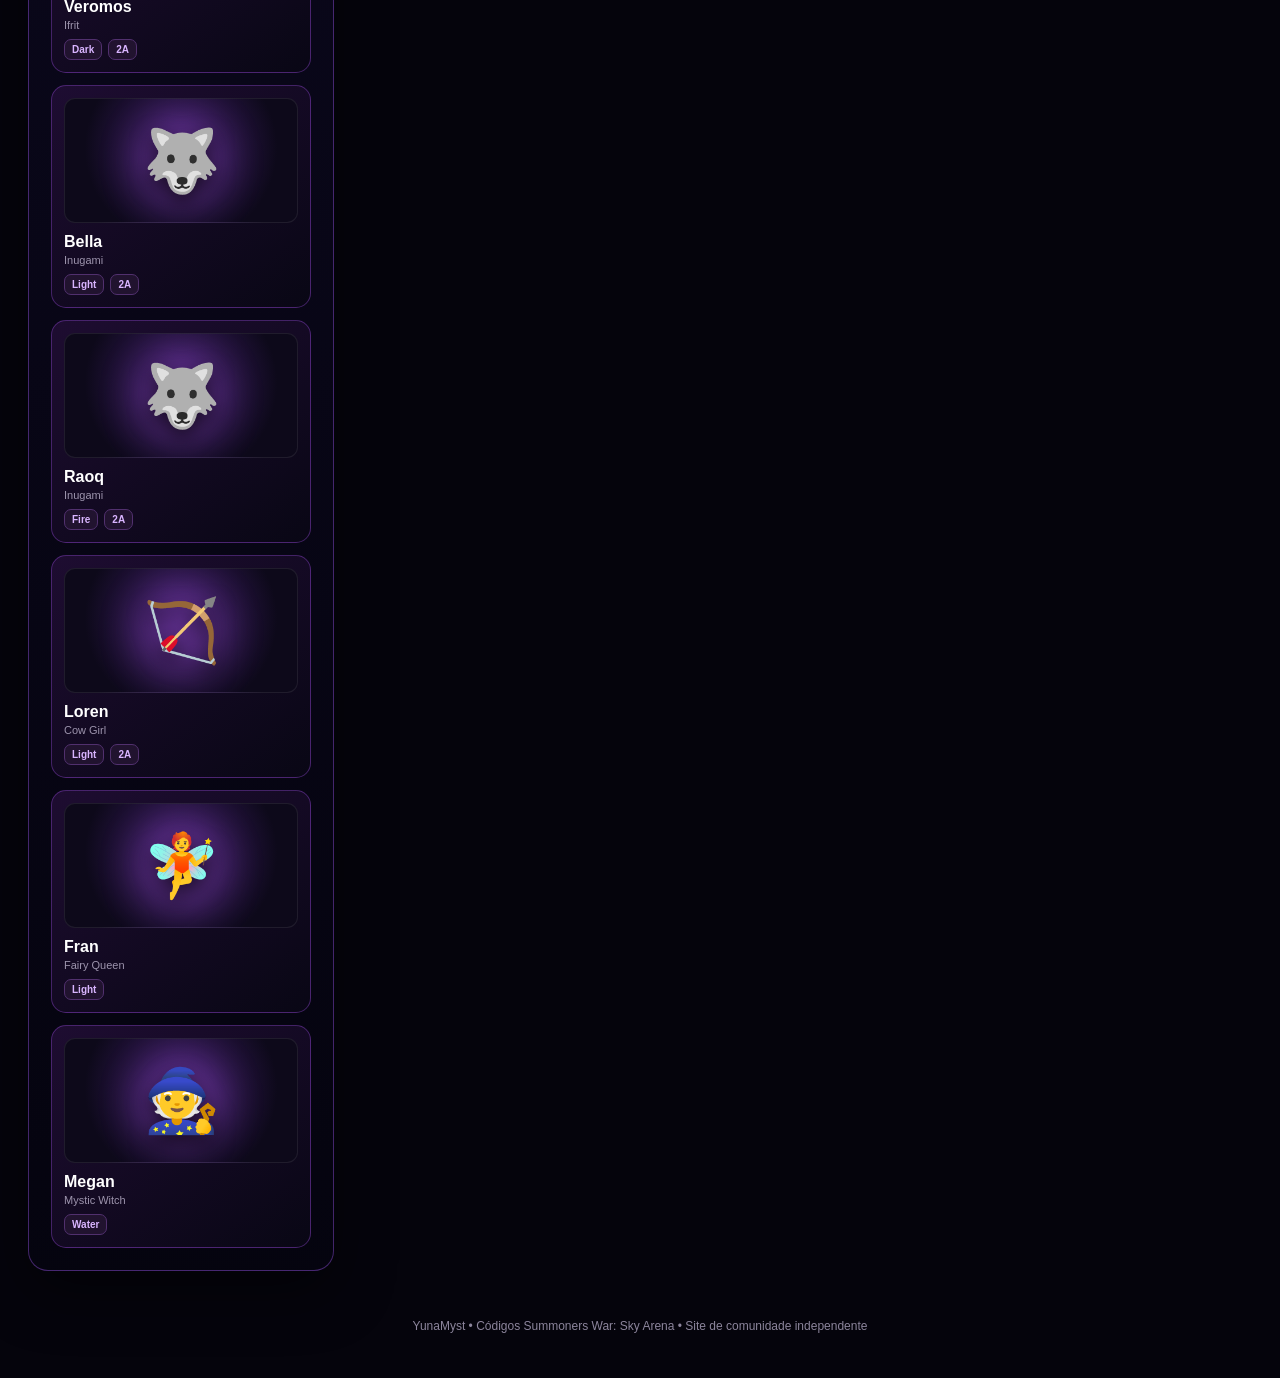
==== commit 4384555a: "Atualizar automaticamente todos os códigos ativos" ====
--- a/index.html
+++ b/index.html
@@ -565,7 +565,7 @@
 <aside class="left"><div class="panel profile"><div aria-label="YunaMyst" class="avatar">YM</div><h3 data-i18n="yunamyst">♛ YUNAMYST ♛</h3><p data-i18n="daily">Conteúdo diário de<br/>Summoners War!</p><div class="social social-links"><a aria-label="Twitch" href="https://www.twitch.tv/YunaMyst" rel="noopener" target="_blank"><svg viewbox="0 0 100 100"><path d="M12 8h76v61l-22 22H45L34 100H20V91H8V18z" fill="#6441a5"></path><path d="M20 18h60v47L64 81H43L32 92V81H20z" fill="#fff"></path><path d="M39 31h7v23h-7zm18 0h7v23h-7z" fill="#6441a5"></path></svg></a><a aria-label="YouTube" href="https://www.youtube.com/@YunaMyst" rel="noopener" target="_blank"><svg viewbox="0 0 100 100"><rect fill="#f00" height="74" rx="22" width="94" x="3" y="13"></rect><path d="M42 31 72 50 42 69z" fill="#fff"></path></svg></a><a aria-label="TikTok" href="https://www.tiktok.com/@yunamyst_" rel="noopener" target="_blank"><svg viewbox="0 0 100 100"><path d="M36 14h18c1 14 8 22 23 24v16c-8 0-16-3-22-8v24c0 16-10 27-27 27-15 0-25-10-25-24 0-16 11-27 29-28v16c-8 1-13 5-13 12 0 6 4 9 10 9 7 0 10-4 10-12z" fill="#fff"></path><path d="M43 10h15c1 12 8 20 21 23v13c-9 0-16-3-22-8v24c0 17-10 28-27 28-8 0-15-3-20-8 4 2 8 3 13 3 16 0 27-11 27-28V10z" fill="#000"></path></svg></a></div></div><div class="panel about" data-i18n="aboutDesktop">✦ SOBRE O SITE<br/><br/>Aqui encontras os <b>códigos ativos de Summoners War: Sky Arena</b>.<br/><br/>💜 Guarda o site e volta sempre!</div></aside>
 <section class="panel" id="codigos">
 <h2>🎁 <span data-i18n="activeCodes">CÓDIGOS ATIVOS</span> <span data-i18n="updated" style="float:right;color:#d99cff;font-size:13px">⟳ Sempre atualizados!</span></h2>
-<div class="codes" id="activeCodesList"><article class="code" data-code="NOVSW2026T3V"><div class="gift">🎁</div><div class="cinfo"><strong>NOVSW2026T3V</strong><small>Atualizado automaticamente</small></div><div aria-label="Recompensas" class="reward-icons"><span class="reward-chip" title="mana"><span class="reward-img reward-mana"></span><b>×300,000</b></span></div><button class="copy" onclick="copiarCodigo('NOVSW2026T3V',this)"><span data-i18n="copy">▣ COPIAR</span></button><a class="iphone" href="https://withhive.me/313/NOVSW2026T3V" rel="noopener" target="_blank"><span class="iphone-full"> LINK IPHONE</span><span class="iphone-short"> LINK</span></a></article><article class="code" data-code="SWCLEGACYC0NTINUES"><div class="gift">🎁</div><div class="cinfo"><strong>SWCLEGACYC0NTINUES</strong><small>Atualizado automaticamente</small></div><div aria-label="Recompensas" class="reward-icons"><span class="reward-chip"><span class="reward-unknown">🎁</span><b>Recompensa</b></span></div><button class="copy" onclick="copiarCodigo('SWCLEGACYC0NTINUES',this)"><span data-i18n="copy">▣ COPIAR</span></button><a class="iphone" href="https://withhive.me/313/SWCLEGACYC0NTINUES" rel="noopener" target="_blank"><span class="iphone-full"> LINK IPHONE</span><span class="iphone-short"> LINK</span></a></article><article class="code" data-code="10THCHAMPCOMEUP"><div class="gift">🎁</div><div class="cinfo"><strong>10THCHAMPCOMEUP</strong><small>Atualizado automaticamente</small></div><div aria-label="Recompensas" class="reward-icons"><span class="reward-chip" title="mystic"><span class="reward-img reward-mystic"></span><b>×5</b></span></div><button class="copy" onclick="copiarCodigo('10THCHAMPCOMEUP',this)"><span data-i18n="copy">▣ COPIAR</span></button><a class="iphone" href="https://withhive.me/313/10THCHAMPCOMEUP" rel="noopener" target="_blank"><span class="iphone-full"> LINK IPHONE</span><span class="iphone-short"> LINK</span></a></article><article class="code" data-code="SWC1NTOTHELEG4CY"><div class="gift">🎁</div><div class="cinfo"><strong>SWC1NTOTHELEG4CY</strong><small>Atualizado automaticamente</small></div><div aria-label="Recompensas" class="reward-icons"><span class="reward-chip" title="mystic"><span class="reward-img reward-mystic"></span><b>×10</b></span></div><button class="copy" onclick="copiarCodigo('SWC1NTOTHELEG4CY',this)"><span data-i18n="copy">▣ COPIAR</span></button><a class="iphone" href="https://withhive.me/313/SWC1NTOTHELEG4CY" rel="noopener" target="_blank"><span class="iphone-full"> LINK IPHONE</span><span class="iphone-short"> LINK</span></a></article><article class="code" data-code="20EOSEOOSEYOSWC26"><div class="gift">🎁</div><div class="cinfo"><strong>20EOSEOOSEYOSWC26</strong><small>Atualizado automaticamente</small></div><div aria-label="Recompensas" class="reward-icons"><span class="reward-chip" title="mystic"><span class="reward-img reward-mystic"></span><b>×5</b></span><span class="reward-chip" title="energy"><span class="reward-energy">⚡</span><b>×100</b></span></div><button class="copy" onclick="copiarCodigo('20EOSEOOSEYOSWC26',this)"><span data-i18n="copy">▣ COPIAR</span></button><a class="iphone" href="https://withhive.me/313/20EOSEOOSEYOSWC26" rel="noopener" target="_blank"><span class="iphone-full"> LINK IPHONE</span><span class="iphone-short"> LINK</span></a></article></div><div class="active-codes-tab" id="activeCodesTab"><button aria-expanded="false" class="active-codes-toggle" id="activeCodesToggle" type="button"><span data-active-label="">VER TODOS OS CÓDIGOS ATIVOS</span> <span class="active-arrow">⌄</span></button></div>
+<div class="codes" id="activeCodesList"><article class="code" data-code="10THCHAMPCOMEUP"><div class="gift">🎁</div><div class="cinfo"><strong>10THCHAMPCOMEUP</strong><small>Atualizado automaticamente</small></div><div aria-label="Recompensas" class="reward-icons"><span class="reward-chip" title="mystic"><span class="reward-img reward-mystic"></span><b>×5</b></span></div><button class="copy" onclick="copiarCodigo('10THCHAMPCOMEUP',this)"><span data-i18n="copy">▣ COPIAR</span></button><a class="iphone" href="https://withhive.me/313/10THCHAMPCOMEUP" rel="noopener" target="_blank"><span class="iphone-full"> LINK IPHONE</span><span class="iphone-short"> LINK</span></a></article><article class="code" data-code="20EOSEOOSEYOSWC26"><div class="gift">🎁</div><div class="cinfo"><strong>20EOSEOOSEYOSWC26</strong><small>Atualizado automaticamente</small></div><div aria-label="Recompensas" class="reward-icons"><span class="reward-chip" title="mystic"><span class="reward-img reward-mystic"></span><b>×5</b></span><span class="reward-chip" title="energy"><span class="reward-energy">⚡</span><b>×100</b></span></div><button class="copy" onclick="copiarCodigo('20EOSEOOSEYOSWC26',this)"><span data-i18n="copy">▣ COPIAR</span></button><a class="iphone" href="https://withhive.me/313/20EOSEOOSEYOSWC26" rel="noopener" target="_blank"><span class="iphone-full"> LINK IPHONE</span><span class="iphone-short"> LINK</span></a></article><article class="code" data-code="NOVSW2026T3V"><div class="gift">🎁</div><div class="cinfo"><strong>NOVSW2026T3V</strong><small>Atualizado automaticamente</small></div><div aria-label="Recompensas" class="reward-icons"><span class="reward-chip" title="mana"><span class="reward-img reward-mana"></span><b>×300,000</b></span></div><button class="copy" onclick="copiarCodigo('NOVSW2026T3V',this)"><span data-i18n="copy">▣ COPIAR</span></button><a class="iphone" href="https://withhive.me/313/NOVSW2026T3V" rel="noopener" target="_blank"><span class="iphone-full"> LINK IPHONE</span><span class="iphone-short"> LINK</span></a></article><article class="code" data-code="SWC1NTOTHELEG4CY"><div class="gift">🎁</div><div class="cinfo"><strong>SWC1NTOTHELEG4CY</strong><small>Atualizado automaticamente</small></div><div aria-label="Recompensas" class="reward-icons"><span class="reward-chip" title="mystic"><span class="reward-img reward-mystic"></span><b>×10</b></span></div><button class="copy" onclick="copiarCodigo('SWC1NTOTHELEG4CY',this)"><span data-i18n="copy">▣ COPIAR</span></button><a class="iphone" href="https://withhive.me/313/SWC1NTOTHELEG4CY" rel="noopener" target="_blank"><span class="iphone-full"> LINK IPHONE</span><span class="iphone-short"> LINK</span></a></article><article class="code" data-code="SWCLEGACYC0NTINUES"><div class="gift">🎁</div><div class="cinfo"><strong>SWCLEGACYC0NTINUES</strong><small>Atualizado automaticamente</small></div><div aria-label="Recompensas" class="reward-icons"><span class="reward-chip"><span class="reward-unknown">🎁</span><b>Recompensa</b></span></div><button class="copy" onclick="copiarCodigo('SWCLEGACYC0NTINUES',this)"><span data-i18n="copy">▣ COPIAR</span></button><a class="iphone" href="https://withhive.me/313/SWCLEGACYC0NTINUES" rel="noopener" target="_blank"><span class="iphone-full"> LINK IPHONE</span><span class="iphone-short"> LINK</span></a></article></div><div class="active-codes-tab" id="activeCodesTab"><button aria-expanded="false" class="active-codes-toggle" id="activeCodesToggle" type="button"><span data-active-label="">VER TODOS OS CÓDIGOS ATIVOS</span> <span class="active-arrow">⌄</span></button></div>
 </section>
 <aside class="right" id="como"><section class="panel"><h2>❓ <span data-i18n="howTitle">COMO USAR</span></h2><div class="step"><div class="num">1</div><div><b data-i18n="step1Title">Copie o código</b><span data-i18n="step1Text">Clique em COPIAR no código desejado.</span></div></div><div class="step"><div class="num">2</div><div><b data-i18n="step2Title">Abra o jogo</b><span data-i18n="step2Text">Entre em Summoners War: Sky Arena.</span></div></div><div class="step"><div class="num">3</div><div><b data-i18n="step3Title">Resgate o código</b><span data-i18n="step3Text">Use o link de resgate ou a área de códigos do jogo.</span></div></div><div class="step"><div class="num">4</div><div><b data-i18n="step4Title">Aproveite!</b><span data-i18n="step4Text">Recebe as recompensas na tua caixa de entrada.</span></div></div></section>
 <a aria-label="Abrir informações de parceria" class="partnership partnership-desktop" href="#" id="yunaDesktopPartnershipButton"><span class="picon">🤝</span><span><b>FAZER PARCERIA</b><small>Colabora com a YunaMyst</small></span><strong>›</strong></a>
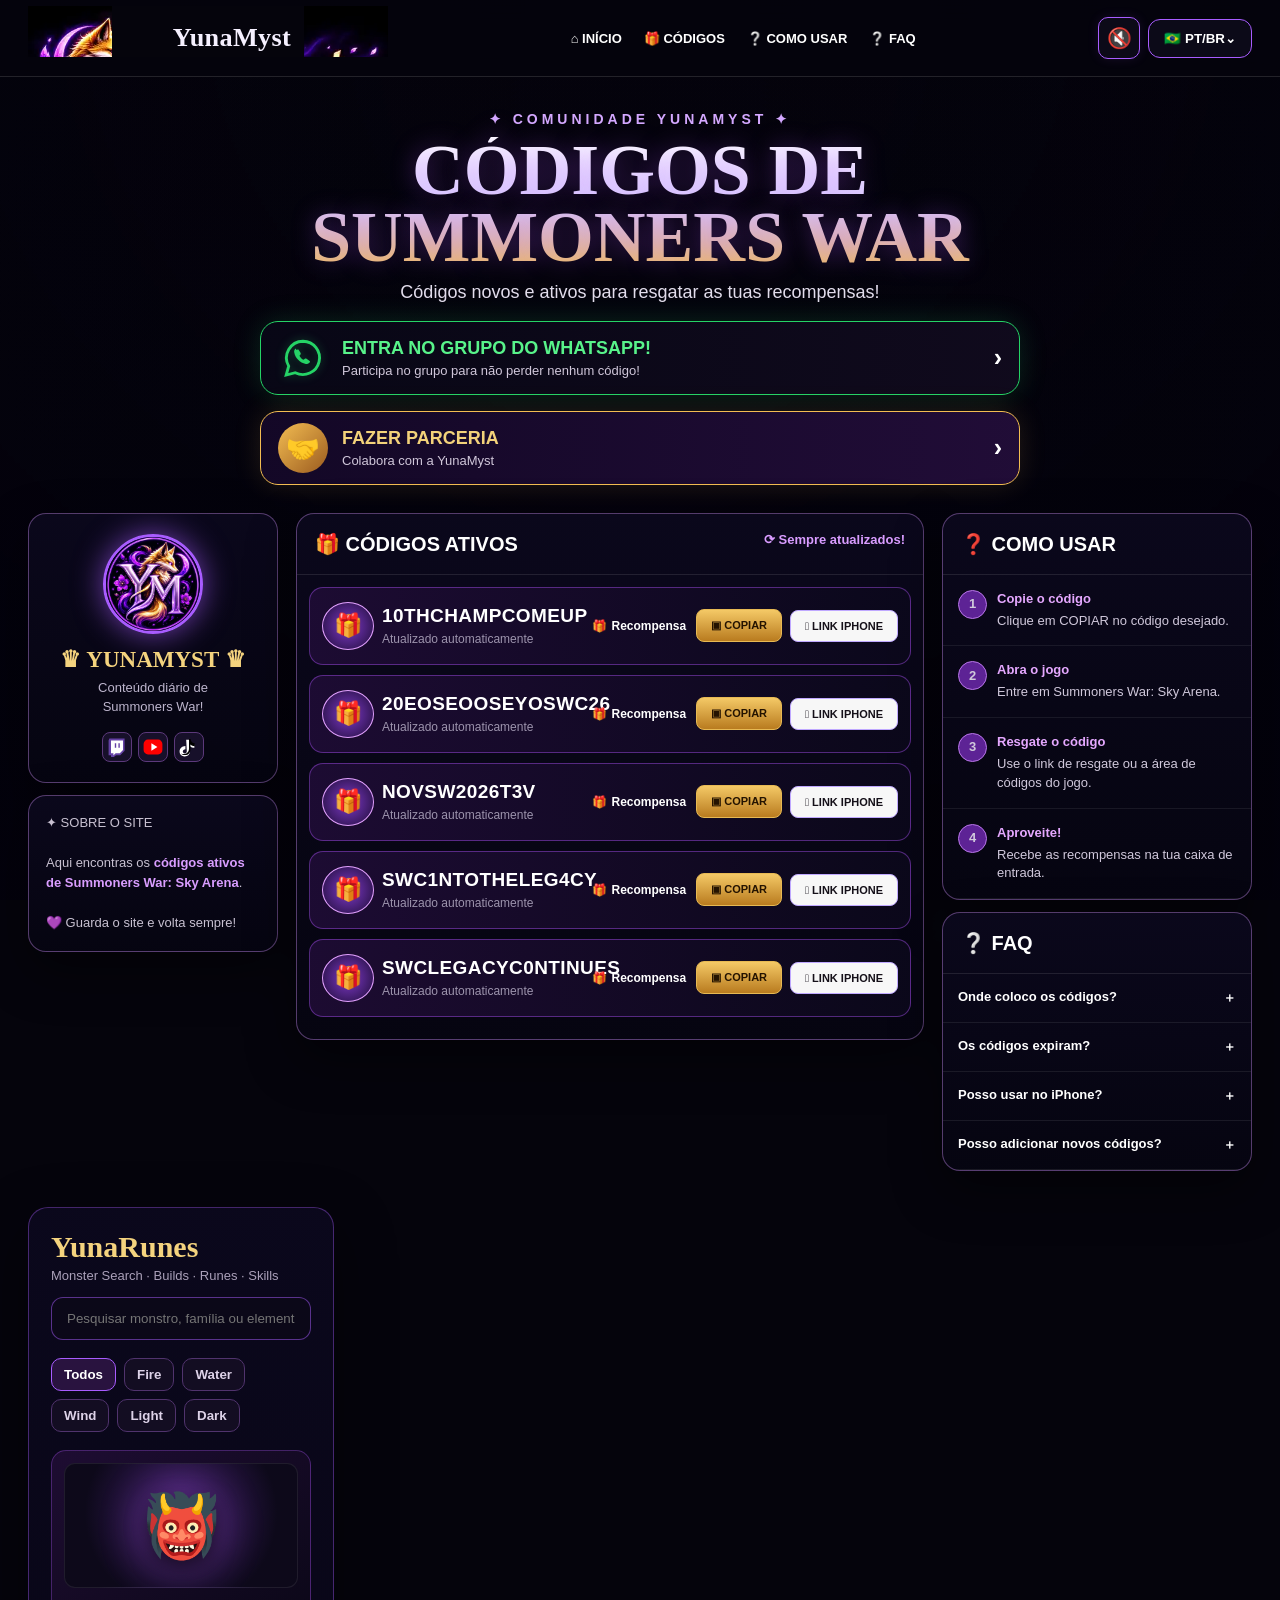
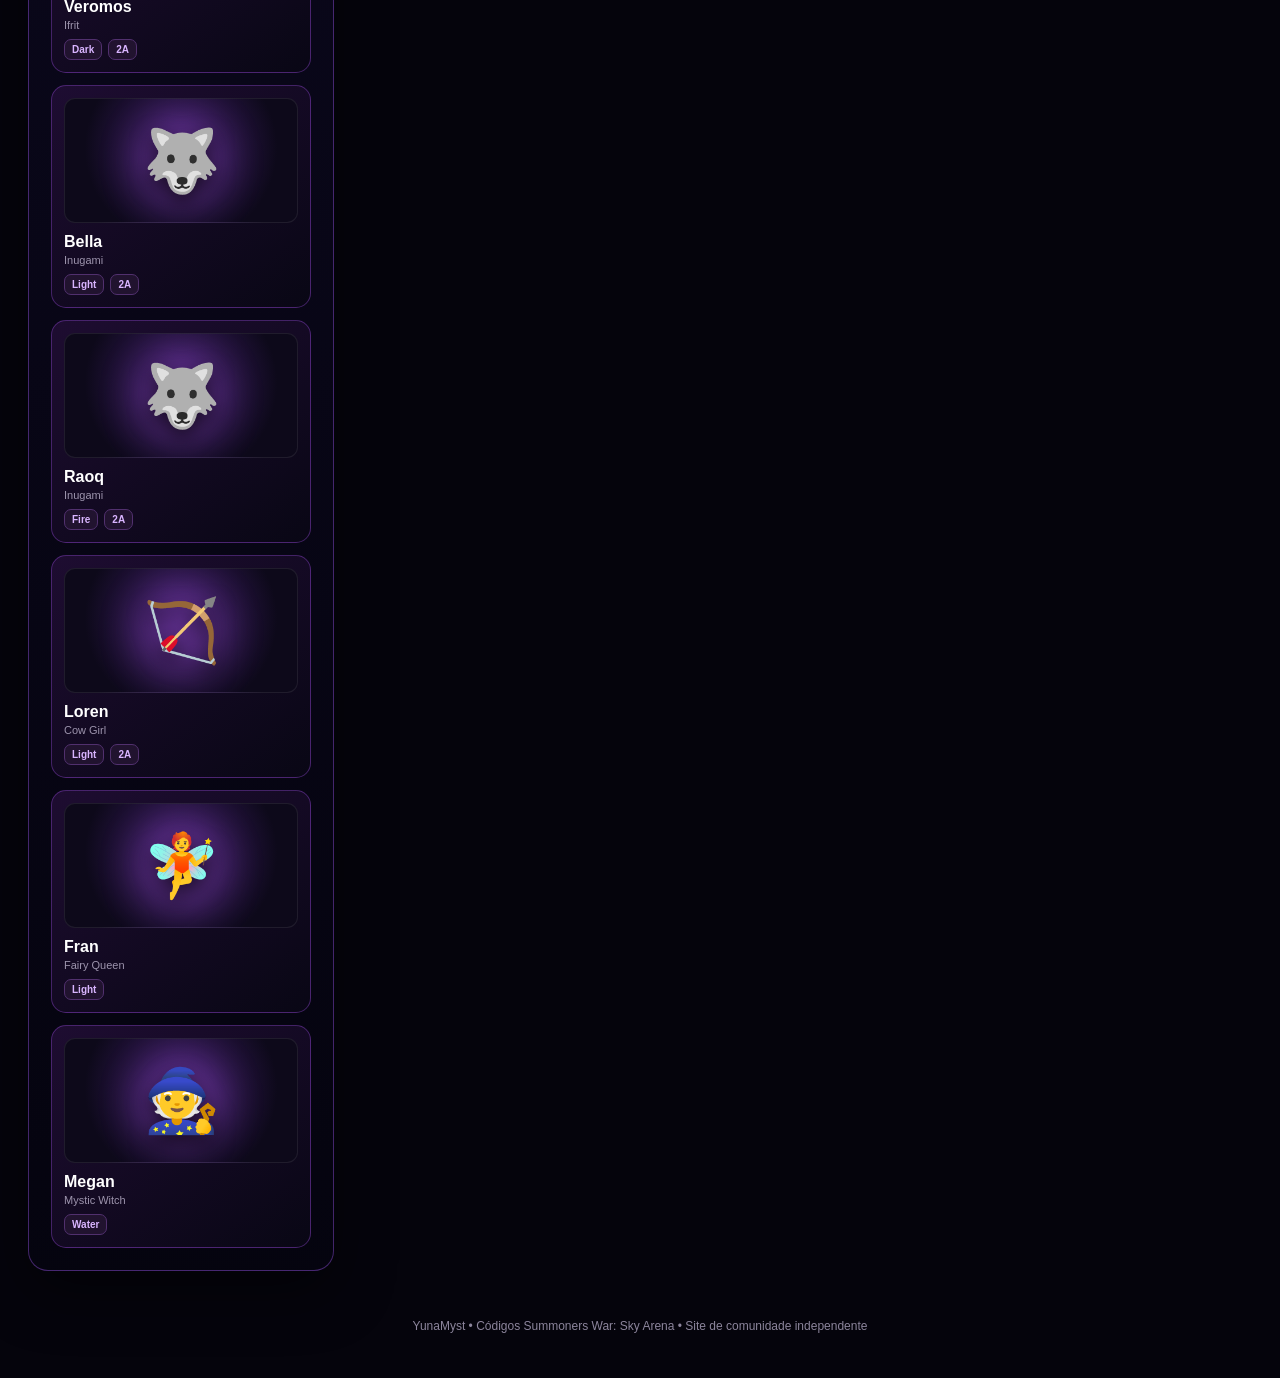
==== commit e8ea88f7: "Atualizar automaticamente todos os códigos ativos" ====
--- a/index.html
+++ b/index.html
@@ -565,7 +565,7 @@
 <aside class="left"><div class="panel profile"><div aria-label="YunaMyst" class="avatar">YM</div><h3 data-i18n="yunamyst">♛ YUNAMYST ♛</h3><p data-i18n="daily">Conteúdo diário de<br/>Summoners War!</p><div class="social social-links"><a aria-label="Twitch" href="https://www.twitch.tv/YunaMyst" rel="noopener" target="_blank"><svg viewbox="0 0 100 100"><path d="M12 8h76v61l-22 22H45L34 100H20V91H8V18z" fill="#6441a5"></path><path d="M20 18h60v47L64 81H43L32 92V81H20z" fill="#fff"></path><path d="M39 31h7v23h-7zm18 0h7v23h-7z" fill="#6441a5"></path></svg></a><a aria-label="YouTube" href="https://www.youtube.com/@YunaMyst" rel="noopener" target="_blank"><svg viewbox="0 0 100 100"><rect fill="#f00" height="74" rx="22" width="94" x="3" y="13"></rect><path d="M42 31 72 50 42 69z" fill="#fff"></path></svg></a><a aria-label="TikTok" href="https://www.tiktok.com/@yunamyst_" rel="noopener" target="_blank"><svg viewbox="0 0 100 100"><path d="M36 14h18c1 14 8 22 23 24v16c-8 0-16-3-22-8v24c0 16-10 27-27 27-15 0-25-10-25-24 0-16 11-27 29-28v16c-8 1-13 5-13 12 0 6 4 9 10 9 7 0 10-4 10-12z" fill="#fff"></path><path d="M43 10h15c1 12 8 20 21 23v13c-9 0-16-3-22-8v24c0 17-10 28-27 28-8 0-15-3-20-8 4 2 8 3 13 3 16 0 27-11 27-28V10z" fill="#000"></path></svg></a></div></div><div class="panel about" data-i18n="aboutDesktop">✦ SOBRE O SITE<br/><br/>Aqui encontras os <b>códigos ativos de Summoners War: Sky Arena</b>.<br/><br/>💜 Guarda o site e volta sempre!</div></aside>
 <section class="panel" id="codigos">
 <h2>🎁 <span data-i18n="activeCodes">CÓDIGOS ATIVOS</span> <span data-i18n="updated" style="float:right;color:#d99cff;font-size:13px">⟳ Sempre atualizados!</span></h2>
-<div class="codes" id="activeCodesList"><article class="code" data-code="10THCHAMPCOMEUP"><div class="gift">🎁</div><div class="cinfo"><strong>10THCHAMPCOMEUP</strong><small>Atualizado automaticamente</small></div><div aria-label="Recompensas" class="reward-icons"><span class="reward-chip" title="mystic"><span class="reward-img reward-mystic"></span><b>×5</b></span></div><button class="copy" onclick="copiarCodigo('10THCHAMPCOMEUP',this)"><span data-i18n="copy">▣ COPIAR</span></button><a class="iphone" href="https://withhive.me/313/10THCHAMPCOMEUP" rel="noopener" target="_blank"><span class="iphone-full"> LINK IPHONE</span><span class="iphone-short"> LINK</span></a></article><article class="code" data-code="20EOSEOOSEYOSWC26"><div class="gift">🎁</div><div class="cinfo"><strong>20EOSEOOSEYOSWC26</strong><small>Atualizado automaticamente</small></div><div aria-label="Recompensas" class="reward-icons"><span class="reward-chip" title="mystic"><span class="reward-img reward-mystic"></span><b>×5</b></span><span class="reward-chip" title="energy"><span class="reward-energy">⚡</span><b>×100</b></span></div><button class="copy" onclick="copiarCodigo('20EOSEOOSEYOSWC26',this)"><span data-i18n="copy">▣ COPIAR</span></button><a class="iphone" href="https://withhive.me/313/20EOSEOOSEYOSWC26" rel="noopener" target="_blank"><span class="iphone-full"> LINK IPHONE</span><span class="iphone-short"> LINK</span></a></article><article class="code" data-code="NOVSW2026T3V"><div class="gift">🎁</div><div class="cinfo"><strong>NOVSW2026T3V</strong><small>Atualizado automaticamente</small></div><div aria-label="Recompensas" class="reward-icons"><span class="reward-chip" title="mana"><span class="reward-img reward-mana"></span><b>×300,000</b></span></div><button class="copy" onclick="copiarCodigo('NOVSW2026T3V',this)"><span data-i18n="copy">▣ COPIAR</span></button><a class="iphone" href="https://withhive.me/313/NOVSW2026T3V" rel="noopener" target="_blank"><span class="iphone-full"> LINK IPHONE</span><span class="iphone-short"> LINK</span></a></article><article class="code" data-code="SWC1NTOTHELEG4CY"><div class="gift">🎁</div><div class="cinfo"><strong>SWC1NTOTHELEG4CY</strong><small>Atualizado automaticamente</small></div><div aria-label="Recompensas" class="reward-icons"><span class="reward-chip" title="mystic"><span class="reward-img reward-mystic"></span><b>×10</b></span></div><button class="copy" onclick="copiarCodigo('SWC1NTOTHELEG4CY',this)"><span data-i18n="copy">▣ COPIAR</span></button><a class="iphone" href="https://withhive.me/313/SWC1NTOTHELEG4CY" rel="noopener" target="_blank"><span class="iphone-full"> LINK IPHONE</span><span class="iphone-short"> LINK</span></a></article><article class="code" data-code="SWCLEGACYC0NTINUES"><div class="gift">🎁</div><div class="cinfo"><strong>SWCLEGACYC0NTINUES</strong><small>Atualizado automaticamente</small></div><div aria-label="Recompensas" class="reward-icons"><span class="reward-chip"><span class="reward-unknown">🎁</span><b>Recompensa</b></span></div><button class="copy" onclick="copiarCodigo('SWCLEGACYC0NTINUES',this)"><span data-i18n="copy">▣ COPIAR</span></button><a class="iphone" href="https://withhive.me/313/SWCLEGACYC0NTINUES" rel="noopener" target="_blank"><span class="iphone-full"> LINK IPHONE</span><span class="iphone-short"> LINK</span></a></article></div><div class="active-codes-tab" id="activeCodesTab"><button aria-expanded="false" class="active-codes-toggle" id="activeCodesToggle" type="button"><span data-active-label="">VER TODOS OS CÓDIGOS ATIVOS</span> <span class="active-arrow">⌄</span></button></div>
+<div class="codes" id="activeCodesList"><article class="code" data-code="10THCHAMPCOMEUP"><div class="gift">🎁</div><div class="cinfo"><strong>10THCHAMPCOMEUP</strong><small>Atualizado automaticamente</small></div><div aria-label="Recompensas" class="reward-icons"><span class="reward-chip"><span class="reward-unknown">🎁</span><b>Recompensa</b></span></div><button class="copy" onclick="copiarCodigo('10THCHAMPCOMEUP',this)"><span data-i18n="copy">▣ COPIAR</span></button><a class="iphone" href="https://withhive.me/313/10THCHAMPCOMEUP" rel="noopener" target="_blank"><span class="iphone-full"> LINK IPHONE</span><span class="iphone-short"> LINK</span></a></article><article class="code" data-code="20EOSEOOSEYOSWC26"><div class="gift">🎁</div><div class="cinfo"><strong>20EOSEOOSEYOSWC26</strong><small>Atualizado automaticamente</small></div><div aria-label="Recompensas" class="reward-icons"><span class="reward-chip"><span class="reward-unknown">🎁</span><b>Recompensa</b></span></div><button class="copy" onclick="copiarCodigo('20EOSEOOSEYOSWC26',this)"><span data-i18n="copy">▣ COPIAR</span></button><a class="iphone" href="https://withhive.me/313/20EOSEOOSEYOSWC26" rel="noopener" target="_blank"><span class="iphone-full"> LINK IPHONE</span><span class="iphone-short"> LINK</span></a></article><article class="code" data-code="NOVSW2026T3V"><div class="gift">🎁</div><div class="cinfo"><strong>NOVSW2026T3V</strong><small>Atualizado automaticamente</small></div><div aria-label="Recompensas" class="reward-icons"><span class="reward-chip"><span class="reward-unknown">🎁</span><b>Recompensa</b></span></div><button class="copy" onclick="copiarCodigo('NOVSW2026T3V',this)"><span data-i18n="copy">▣ COPIAR</span></button><a class="iphone" href="https://withhive.me/313/NOVSW2026T3V" rel="noopener" target="_blank"><span class="iphone-full"> LINK IPHONE</span><span class="iphone-short"> LINK</span></a></article><article class="code" data-code="SWC1NTOTHELEG4CY"><div class="gift">🎁</div><div class="cinfo"><strong>SWC1NTOTHELEG4CY</strong><small>Atualizado automaticamente</small></div><div aria-label="Recompensas" class="reward-icons"><span class="reward-chip"><span class="reward-unknown">🎁</span><b>Recompensa</b></span></div><button class="copy" onclick="copiarCodigo('SWC1NTOTHELEG4CY',this)"><span data-i18n="copy">▣ COPIAR</span></button><a class="iphone" href="https://withhive.me/313/SWC1NTOTHELEG4CY" rel="noopener" target="_blank"><span class="iphone-full"> LINK IPHONE</span><span class="iphone-short"> LINK</span></a></article><article class="code" data-code="SWCLEGACYC0NTINUES"><div class="gift">🎁</div><div class="cinfo"><strong>SWCLEGACYC0NTINUES</strong><small>Atualizado automaticamente</small></div><div aria-label="Recompensas" class="reward-icons"><span class="reward-chip"><span class="reward-unknown">🎁</span><b>Recompensa</b></span></div><button class="copy" onclick="copiarCodigo('SWCLEGACYC0NTINUES',this)"><span data-i18n="copy">▣ COPIAR</span></button><a class="iphone" href="https://withhive.me/313/SWCLEGACYC0NTINUES" rel="noopener" target="_blank"><span class="iphone-full"> LINK IPHONE</span><span class="iphone-short"> LINK</span></a></article></div><div class="active-codes-tab" id="activeCodesTab"><button aria-expanded="false" class="active-codes-toggle" id="activeCodesToggle" type="button"><span data-active-label="">VER TODOS OS CÓDIGOS ATIVOS</span> <span class="active-arrow">⌄</span></button></div>
 </section>
 <aside class="right" id="como"><section class="panel"><h2>❓ <span data-i18n="howTitle">COMO USAR</span></h2><div class="step"><div class="num">1</div><div><b data-i18n="step1Title">Copie o código</b><span data-i18n="step1Text">Clique em COPIAR no código desejado.</span></div></div><div class="step"><div class="num">2</div><div><b data-i18n="step2Title">Abra o jogo</b><span data-i18n="step2Text">Entre em Summoners War: Sky Arena.</span></div></div><div class="step"><div class="num">3</div><div><b data-i18n="step3Title">Resgate o código</b><span data-i18n="step3Text">Use o link de resgate ou a área de códigos do jogo.</span></div></div><div class="step"><div class="num">4</div><div><b data-i18n="step4Title">Aproveite!</b><span data-i18n="step4Text">Recebe as recompensas na tua caixa de entrada.</span></div></div></section>
 <a aria-label="Abrir informações de parceria" class="partnership partnership-desktop" href="#" id="yunaDesktopPartnershipButton"><span class="picon">🤝</span><span><b>FAZER PARCERIA</b><small>Colabora com a YunaMyst</small></span><strong>›</strong></a>
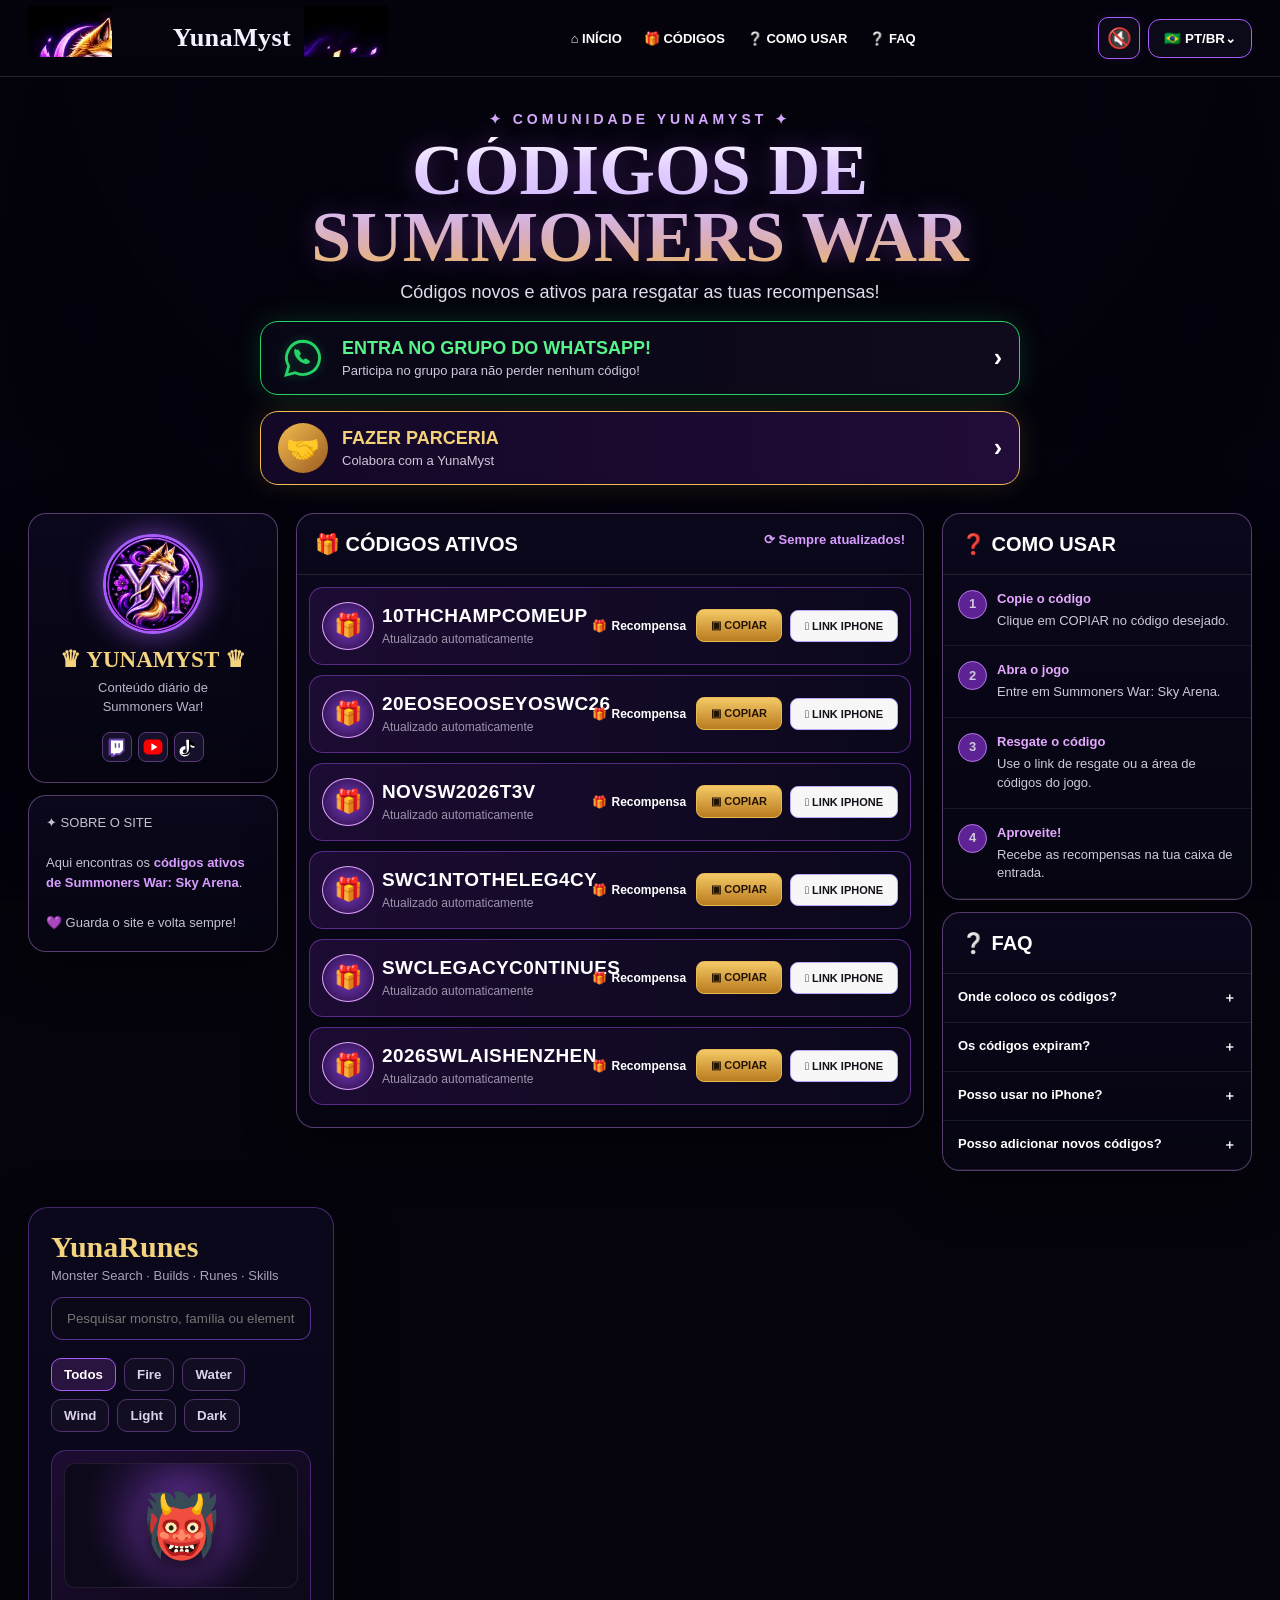
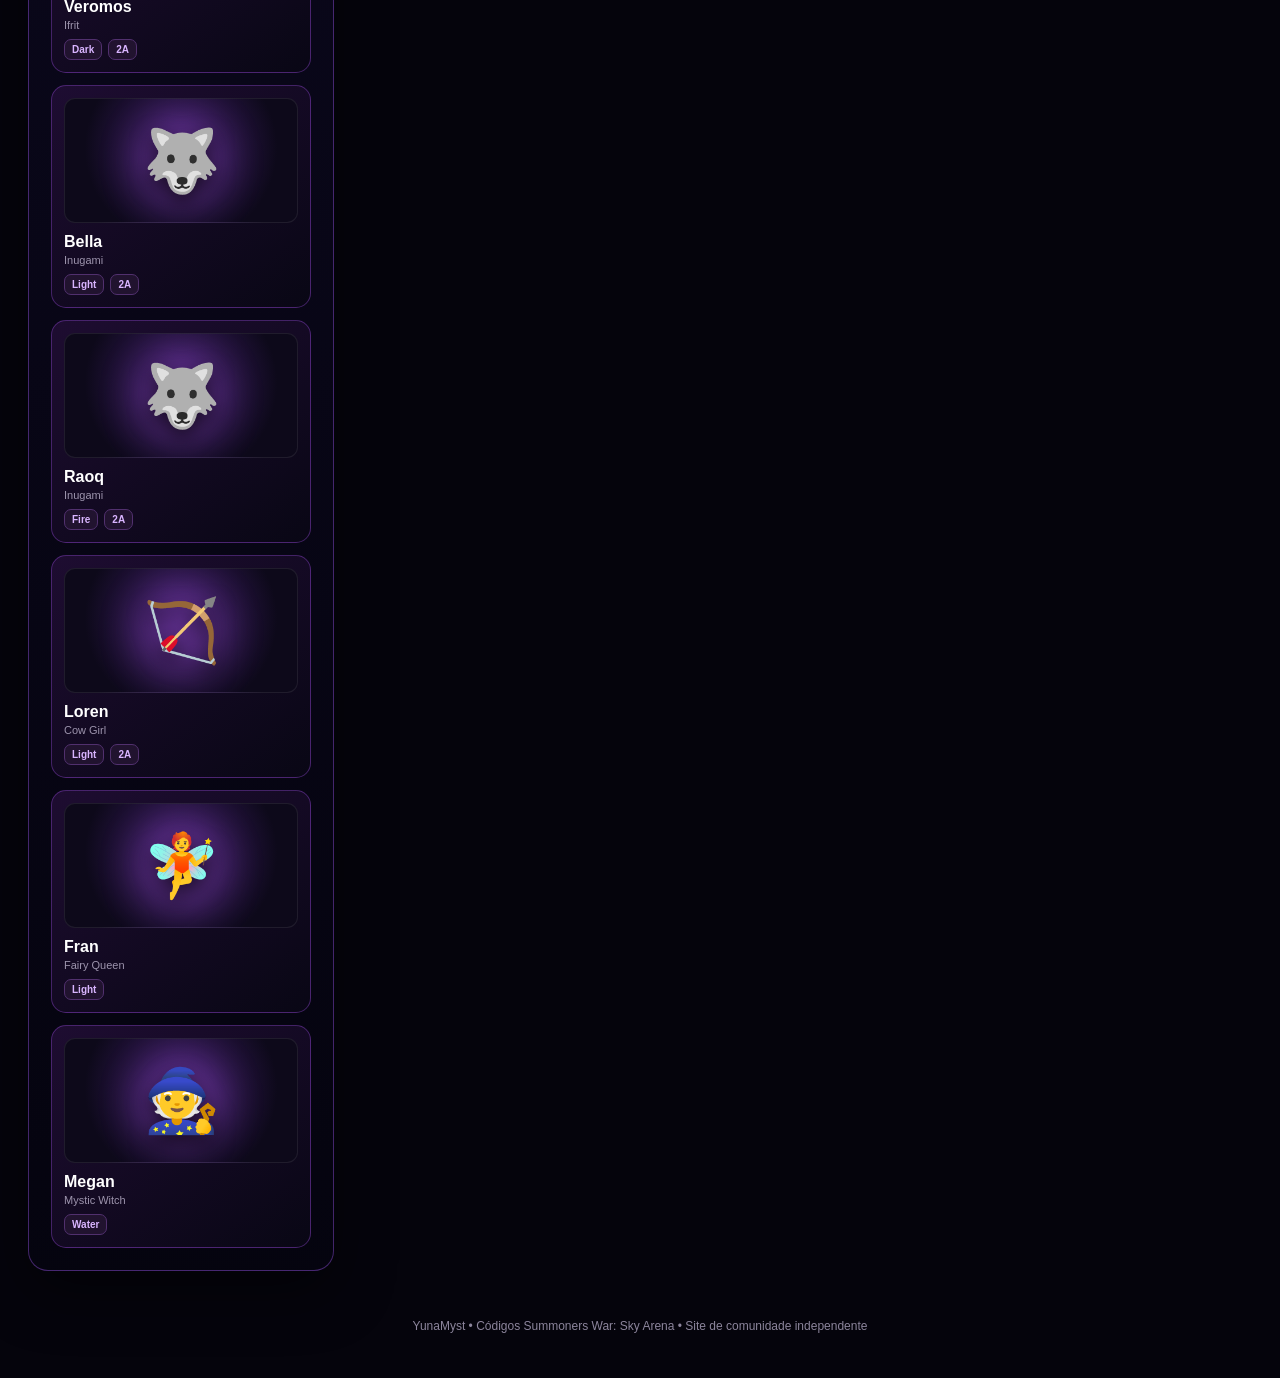
==== commit c627fcc8: "Atualizar automaticamente todos os códigos ativos" ====
--- a/index.html
+++ b/index.html
@@ -565,7 +565,7 @@
 <aside class="left"><div class="panel profile"><div aria-label="YunaMyst" class="avatar">YM</div><h3 data-i18n="yunamyst">♛ YUNAMYST ♛</h3><p data-i18n="daily">Conteúdo diário de<br/>Summoners War!</p><div class="social social-links"><a aria-label="Twitch" href="https://www.twitch.tv/YunaMyst" rel="noopener" target="_blank"><svg viewbox="0 0 100 100"><path d="M12 8h76v61l-22 22H45L34 100H20V91H8V18z" fill="#6441a5"></path><path d="M20 18h60v47L64 81H43L32 92V81H20z" fill="#fff"></path><path d="M39 31h7v23h-7zm18 0h7v23h-7z" fill="#6441a5"></path></svg></a><a aria-label="YouTube" href="https://www.youtube.com/@YunaMyst" rel="noopener" target="_blank"><svg viewbox="0 0 100 100"><rect fill="#f00" height="74" rx="22" width="94" x="3" y="13"></rect><path d="M42 31 72 50 42 69z" fill="#fff"></path></svg></a><a aria-label="TikTok" href="https://www.tiktok.com/@yunamyst_" rel="noopener" target="_blank"><svg viewbox="0 0 100 100"><path d="M36 14h18c1 14 8 22 23 24v16c-8 0-16-3-22-8v24c0 16-10 27-27 27-15 0-25-10-25-24 0-16 11-27 29-28v16c-8 1-13 5-13 12 0 6 4 9 10 9 7 0 10-4 10-12z" fill="#fff"></path><path d="M43 10h15c1 12 8 20 21 23v13c-9 0-16-3-22-8v24c0 17-10 28-27 28-8 0-15-3-20-8 4 2 8 3 13 3 16 0 27-11 27-28V10z" fill="#000"></path></svg></a></div></div><div class="panel about" data-i18n="aboutDesktop">✦ SOBRE O SITE<br/><br/>Aqui encontras os <b>códigos ativos de Summoners War: Sky Arena</b>.<br/><br/>💜 Guarda o site e volta sempre!</div></aside>
 <section class="panel" id="codigos">
 <h2>🎁 <span data-i18n="activeCodes">CÓDIGOS ATIVOS</span> <span data-i18n="updated" style="float:right;color:#d99cff;font-size:13px">⟳ Sempre atualizados!</span></h2>
-<div class="codes" id="activeCodesList"><article class="code" data-code="10THCHAMPCOMEUP"><div class="gift">🎁</div><div class="cinfo"><strong>10THCHAMPCOMEUP</strong><small>Atualizado automaticamente</small></div><div aria-label="Recompensas" class="reward-icons"><span class="reward-chip"><span class="reward-unknown">🎁</span><b>Recompensa</b></span></div><button class="copy" onclick="copiarCodigo('10THCHAMPCOMEUP',this)"><span data-i18n="copy">▣ COPIAR</span></button><a class="iphone" href="https://withhive.me/313/10THCHAMPCOMEUP" rel="noopener" target="_blank"><span class="iphone-full"> LINK IPHONE</span><span class="iphone-short"> LINK</span></a></article><article class="code" data-code="20EOSEOOSEYOSWC26"><div class="gift">🎁</div><div class="cinfo"><strong>20EOSEOOSEYOSWC26</strong><small>Atualizado automaticamente</small></div><div aria-label="Recompensas" class="reward-icons"><span class="reward-chip"><span class="reward-unknown">🎁</span><b>Recompensa</b></span></div><button class="copy" onclick="copiarCodigo('20EOSEOOSEYOSWC26',this)"><span data-i18n="copy">▣ COPIAR</span></button><a class="iphone" href="https://withhive.me/313/20EOSEOOSEYOSWC26" rel="noopener" target="_blank"><span class="iphone-full"> LINK IPHONE</span><span class="iphone-short"> LINK</span></a></article><article class="code" data-code="NOVSW2026T3V"><div class="gift">🎁</div><div class="cinfo"><strong>NOVSW2026T3V</strong><small>Atualizado automaticamente</small></div><div aria-label="Recompensas" class="reward-icons"><span class="reward-chip"><span class="reward-unknown">🎁</span><b>Recompensa</b></span></div><button class="copy" onclick="copiarCodigo('NOVSW2026T3V',this)"><span data-i18n="copy">▣ COPIAR</span></button><a class="iphone" href="https://withhive.me/313/NOVSW2026T3V" rel="noopener" target="_blank"><span class="iphone-full"> LINK IPHONE</span><span class="iphone-short"> LINK</span></a></article><article class="code" data-code="SWC1NTOTHELEG4CY"><div class="gift">🎁</div><div class="cinfo"><strong>SWC1NTOTHELEG4CY</strong><small>Atualizado automaticamente</small></div><div aria-label="Recompensas" class="reward-icons"><span class="reward-chip"><span class="reward-unknown">🎁</span><b>Recompensa</b></span></div><button class="copy" onclick="copiarCodigo('SWC1NTOTHELEG4CY',this)"><span data-i18n="copy">▣ COPIAR</span></button><a class="iphone" href="https://withhive.me/313/SWC1NTOTHELEG4CY" rel="noopener" target="_blank"><span class="iphone-full"> LINK IPHONE</span><span class="iphone-short"> LINK</span></a></article><article class="code" data-code="SWCLEGACYC0NTINUES"><div class="gift">🎁</div><div class="cinfo"><strong>SWCLEGACYC0NTINUES</strong><small>Atualizado automaticamente</small></div><div aria-label="Recompensas" class="reward-icons"><span class="reward-chip"><span class="reward-unknown">🎁</span><b>Recompensa</b></span></div><button class="copy" onclick="copiarCodigo('SWCLEGACYC0NTINUES',this)"><span data-i18n="copy">▣ COPIAR</span></button><a class="iphone" href="https://withhive.me/313/SWCLEGACYC0NTINUES" rel="noopener" target="_blank"><span class="iphone-full"> LINK IPHONE</span><span class="iphone-short"> LINK</span></a></article></div><div class="active-codes-tab" id="activeCodesTab"><button aria-expanded="false" class="active-codes-toggle" id="activeCodesToggle" type="button"><span data-active-label="">VER TODOS OS CÓDIGOS ATIVOS</span> <span class="active-arrow">⌄</span></button></div>
+<div class="codes" id="activeCodesList"><article class="code" data-code="10THCHAMPCOMEUP"><div class="gift">🎁</div><div class="cinfo"><strong>10THCHAMPCOMEUP</strong><small>Atualizado automaticamente</small></div><div aria-label="Recompensas" class="reward-icons"><span class="reward-chip"><span class="reward-unknown">🎁</span><b>Recompensa</b></span></div><button class="copy" onclick="copiarCodigo('10THCHAMPCOMEUP',this)"><span data-i18n="copy">▣ COPIAR</span></button><a class="iphone" href="https://withhive.me/313/10THCHAMPCOMEUP" rel="noopener" target="_blank"><span class="iphone-full"> LINK IPHONE</span><span class="iphone-short"> LINK</span></a></article><article class="code" data-code="20EOSEOOSEYOSWC26"><div class="gift">🎁</div><div class="cinfo"><strong>20EOSEOOSEYOSWC26</strong><small>Atualizado automaticamente</small></div><div aria-label="Recompensas" class="reward-icons"><span class="reward-chip"><span class="reward-unknown">🎁</span><b>Recompensa</b></span></div><button class="copy" onclick="copiarCodigo('20EOSEOOSEYOSWC26',this)"><span data-i18n="copy">▣ COPIAR</span></button><a class="iphone" href="https://withhive.me/313/20EOSEOOSEYOSWC26" rel="noopener" target="_blank"><span class="iphone-full"> LINK IPHONE</span><span class="iphone-short"> LINK</span></a></article><article class="code" data-code="NOVSW2026T3V"><div class="gift">🎁</div><div class="cinfo"><strong>NOVSW2026T3V</strong><small>Atualizado automaticamente</small></div><div aria-label="Recompensas" class="reward-icons"><span class="reward-chip"><span class="reward-unknown">🎁</span><b>Recompensa</b></span></div><button class="copy" onclick="copiarCodigo('NOVSW2026T3V',this)"><span data-i18n="copy">▣ COPIAR</span></button><a class="iphone" href="https://withhive.me/313/NOVSW2026T3V" rel="noopener" target="_blank"><span class="iphone-full"> LINK IPHONE</span><span class="iphone-short"> LINK</span></a></article><article class="code" data-code="SWC1NTOTHELEG4CY"><div class="gift">🎁</div><div class="cinfo"><strong>SWC1NTOTHELEG4CY</strong><small>Atualizado automaticamente</small></div><div aria-label="Recompensas" class="reward-icons"><span class="reward-chip"><span class="reward-unknown">🎁</span><b>Recompensa</b></span></div><button class="copy" onclick="copiarCodigo('SWC1NTOTHELEG4CY',this)"><span data-i18n="copy">▣ COPIAR</span></button><a class="iphone" href="https://withhive.me/313/SWC1NTOTHELEG4CY" rel="noopener" target="_blank"><span class="iphone-full"> LINK IPHONE</span><span class="iphone-short"> LINK</span></a></article><article class="code" data-code="SWCLEGACYC0NTINUES"><div class="gift">🎁</div><div class="cinfo"><strong>SWCLEGACYC0NTINUES</strong><small>Atualizado automaticamente</small></div><div aria-label="Recompensas" class="reward-icons"><span class="reward-chip"><span class="reward-unknown">🎁</span><b>Recompensa</b></span></div><button class="copy" onclick="copiarCodigo('SWCLEGACYC0NTINUES',this)"><span data-i18n="copy">▣ COPIAR</span></button><a class="iphone" href="https://withhive.me/313/SWCLEGACYC0NTINUES" rel="noopener" target="_blank"><span class="iphone-full"> LINK IPHONE</span><span class="iphone-short"> LINK</span></a></article><article class="code" data-code="2026SWLAISHENZHEN"><div class="gift">🎁</div><div class="cinfo"><strong>2026SWLAISHENZHEN</strong><small>Atualizado automaticamente</small></div><div aria-label="Recompensas" class="reward-icons"><span class="reward-chip"><span class="reward-unknown">🎁</span><b>Recompensa</b></span></div><button class="copy" onclick="copiarCodigo('2026SWLAISHENZHEN',this)"><span data-i18n="copy">▣ COPIAR</span></button><a class="iphone" href="https://withhive.me/313/2026SWLAISHENZHEN" rel="noopener" target="_blank"><span class="iphone-full"> LINK IPHONE</span><span class="iphone-short"> LINK</span></a></article></div><div class="active-codes-tab" id="activeCodesTab"><button aria-expanded="false" class="active-codes-toggle" id="activeCodesToggle" type="button"><span data-active-label="">VER TODOS OS CÓDIGOS ATIVOS</span> <span class="active-arrow">⌄</span></button></div>
 </section>
 <aside class="right" id="como"><section class="panel"><h2>❓ <span data-i18n="howTitle">COMO USAR</span></h2><div class="step"><div class="num">1</div><div><b data-i18n="step1Title">Copie o código</b><span data-i18n="step1Text">Clique em COPIAR no código desejado.</span></div></div><div class="step"><div class="num">2</div><div><b data-i18n="step2Title">Abra o jogo</b><span data-i18n="step2Text">Entre em Summoners War: Sky Arena.</span></div></div><div class="step"><div class="num">3</div><div><b data-i18n="step3Title">Resgate o código</b><span data-i18n="step3Text">Use o link de resgate ou a área de códigos do jogo.</span></div></div><div class="step"><div class="num">4</div><div><b data-i18n="step4Title">Aproveite!</b><span data-i18n="step4Text">Recebe as recompensas na tua caixa de entrada.</span></div></div></section>
 <a aria-label="Abrir informações de parceria" class="partnership partnership-desktop" href="#" id="yunaDesktopPartnershipButton"><span class="picon">🤝</span><span><b>FAZER PARCERIA</b><small>Colabora com a YunaMyst</small></span><strong>›</strong></a>
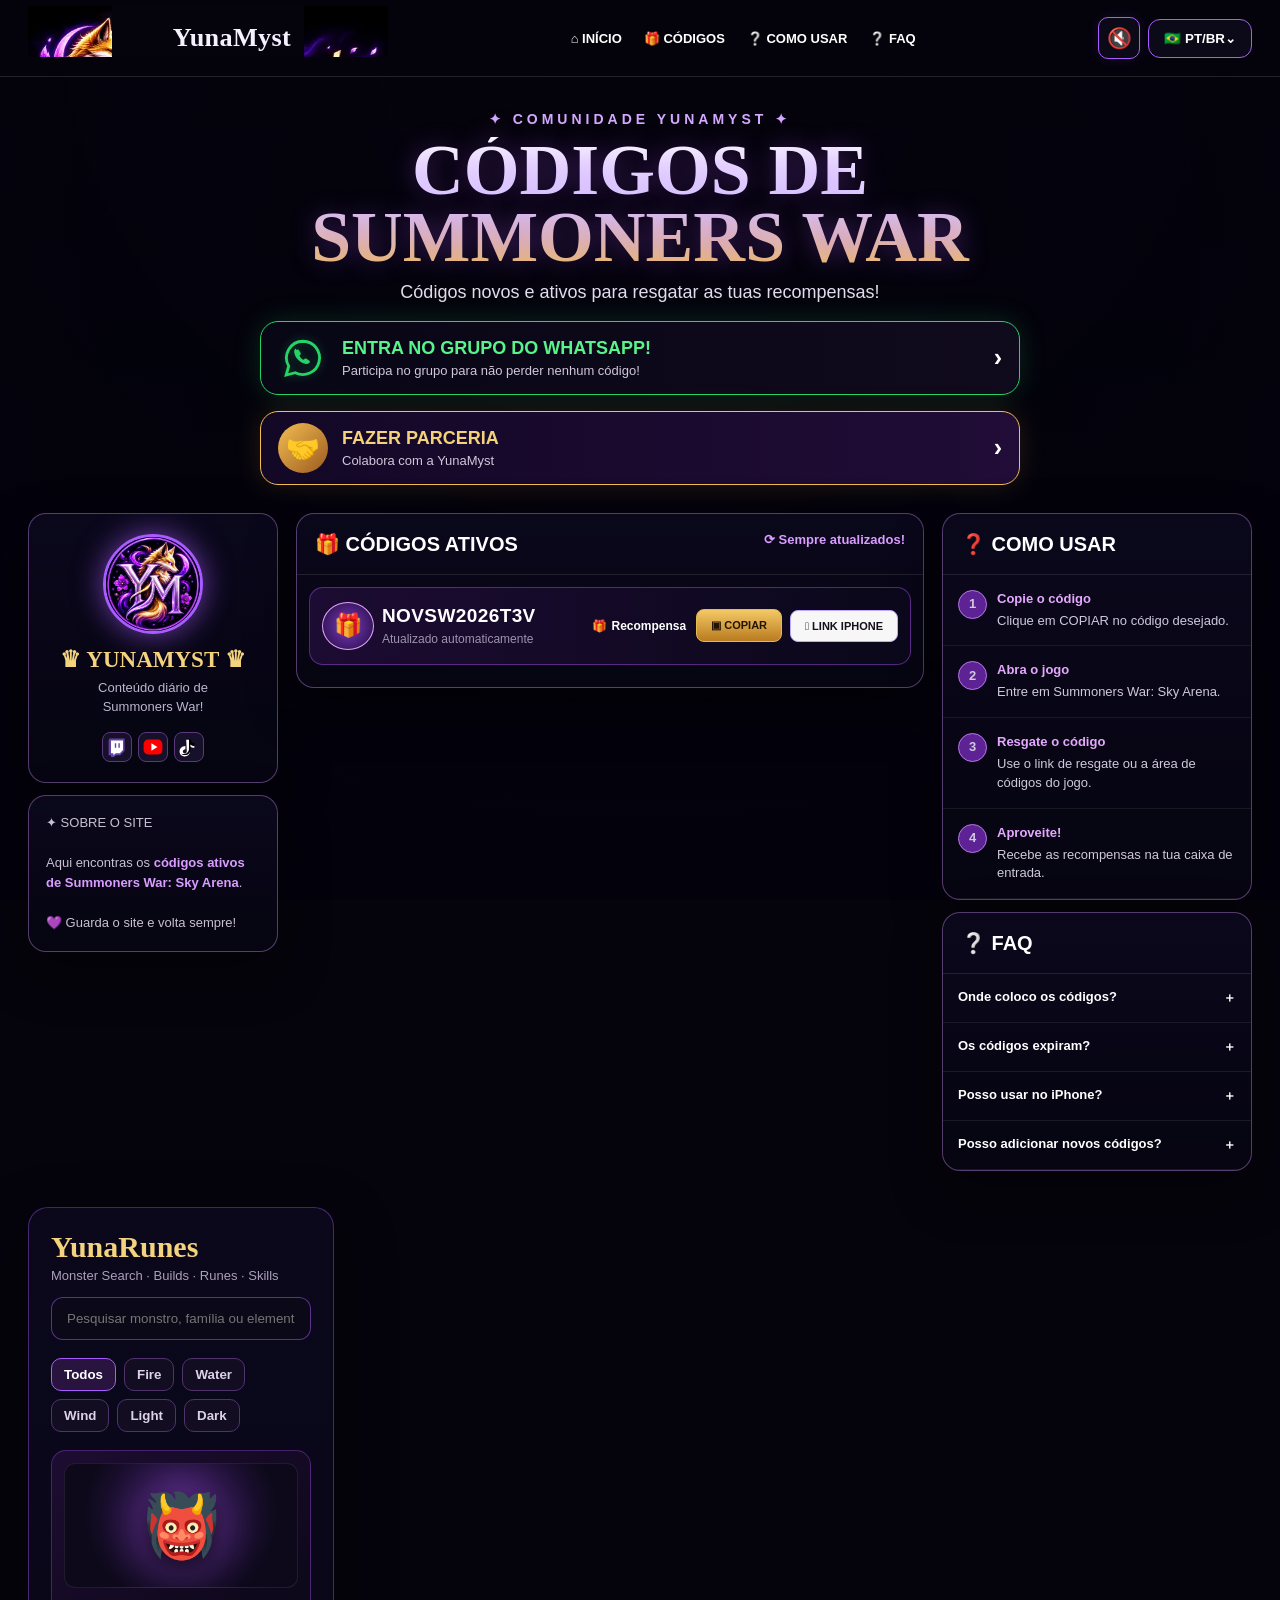
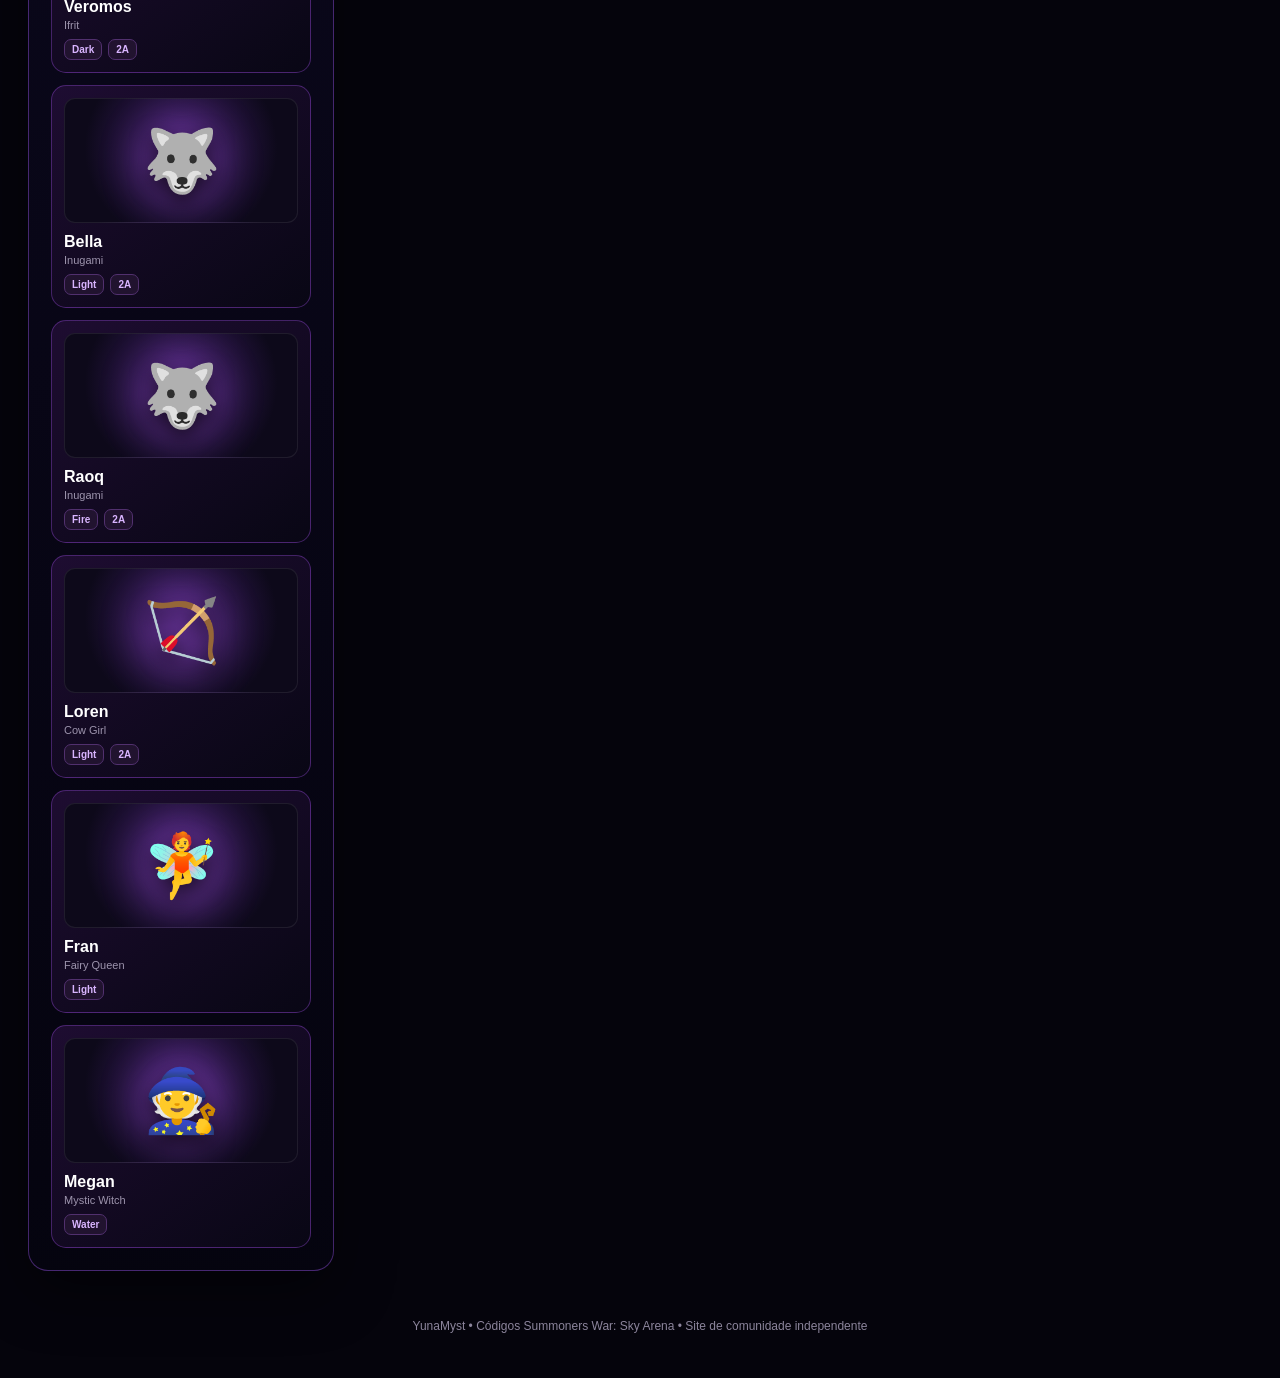
==== commit 28b80d6b: "Atualizar automaticamente todos os códigos ativos" ====
--- a/index.html
+++ b/index.html
@@ -565,7 +565,7 @@
 <aside class="left"><div class="panel profile"><div aria-label="YunaMyst" class="avatar">YM</div><h3 data-i18n="yunamyst">♛ YUNAMYST ♛</h3><p data-i18n="daily">Conteúdo diário de<br/>Summoners War!</p><div class="social social-links"><a aria-label="Twitch" href="https://www.twitch.tv/YunaMyst" rel="noopener" target="_blank"><svg viewbox="0 0 100 100"><path d="M12 8h76v61l-22 22H45L34 100H20V91H8V18z" fill="#6441a5"></path><path d="M20 18h60v47L64 81H43L32 92V81H20z" fill="#fff"></path><path d="M39 31h7v23h-7zm18 0h7v23h-7z" fill="#6441a5"></path></svg></a><a aria-label="YouTube" href="https://www.youtube.com/@YunaMyst" rel="noopener" target="_blank"><svg viewbox="0 0 100 100"><rect fill="#f00" height="74" rx="22" width="94" x="3" y="13"></rect><path d="M42 31 72 50 42 69z" fill="#fff"></path></svg></a><a aria-label="TikTok" href="https://www.tiktok.com/@yunamyst_" rel="noopener" target="_blank"><svg viewbox="0 0 100 100"><path d="M36 14h18c1 14 8 22 23 24v16c-8 0-16-3-22-8v24c0 16-10 27-27 27-15 0-25-10-25-24 0-16 11-27 29-28v16c-8 1-13 5-13 12 0 6 4 9 10 9 7 0 10-4 10-12z" fill="#fff"></path><path d="M43 10h15c1 12 8 20 21 23v13c-9 0-16-3-22-8v24c0 17-10 28-27 28-8 0-15-3-20-8 4 2 8 3 13 3 16 0 27-11 27-28V10z" fill="#000"></path></svg></a></div></div><div class="panel about" data-i18n="aboutDesktop">✦ SOBRE O SITE<br/><br/>Aqui encontras os <b>códigos ativos de Summoners War: Sky Arena</b>.<br/><br/>💜 Guarda o site e volta sempre!</div></aside>
 <section class="panel" id="codigos">
 <h2>🎁 <span data-i18n="activeCodes">CÓDIGOS ATIVOS</span> <span data-i18n="updated" style="float:right;color:#d99cff;font-size:13px">⟳ Sempre atualizados!</span></h2>
-<div class="codes" id="activeCodesList"><article class="code" data-code="10THCHAMPCOMEUP"><div class="gift">🎁</div><div class="cinfo"><strong>10THCHAMPCOMEUP</strong><small>Atualizado automaticamente</small></div><div aria-label="Recompensas" class="reward-icons"><span class="reward-chip"><span class="reward-unknown">🎁</span><b>Recompensa</b></span></div><button class="copy" onclick="copiarCodigo('10THCHAMPCOMEUP',this)"><span data-i18n="copy">▣ COPIAR</span></button><a class="iphone" href="https://withhive.me/313/10THCHAMPCOMEUP" rel="noopener" target="_blank"><span class="iphone-full"> LINK IPHONE</span><span class="iphone-short"> LINK</span></a></article><article class="code" data-code="20EOSEOOSEYOSWC26"><div class="gift">🎁</div><div class="cinfo"><strong>20EOSEOOSEYOSWC26</strong><small>Atualizado automaticamente</small></div><div aria-label="Recompensas" class="reward-icons"><span class="reward-chip"><span class="reward-unknown">🎁</span><b>Recompensa</b></span></div><button class="copy" onclick="copiarCodigo('20EOSEOOSEYOSWC26',this)"><span data-i18n="copy">▣ COPIAR</span></button><a class="iphone" href="https://withhive.me/313/20EOSEOOSEYOSWC26" rel="noopener" target="_blank"><span class="iphone-full"> LINK IPHONE</span><span class="iphone-short"> LINK</span></a></article><article class="code" data-code="NOVSW2026T3V"><div class="gift">🎁</div><div class="cinfo"><strong>NOVSW2026T3V</strong><small>Atualizado automaticamente</small></div><div aria-label="Recompensas" class="reward-icons"><span class="reward-chip"><span class="reward-unknown">🎁</span><b>Recompensa</b></span></div><button class="copy" onclick="copiarCodigo('NOVSW2026T3V',this)"><span data-i18n="copy">▣ COPIAR</span></button><a class="iphone" href="https://withhive.me/313/NOVSW2026T3V" rel="noopener" target="_blank"><span class="iphone-full"> LINK IPHONE</span><span class="iphone-short"> LINK</span></a></article><article class="code" data-code="SWC1NTOTHELEG4CY"><div class="gift">🎁</div><div class="cinfo"><strong>SWC1NTOTHELEG4CY</strong><small>Atualizado automaticamente</small></div><div aria-label="Recompensas" class="reward-icons"><span class="reward-chip"><span class="reward-unknown">🎁</span><b>Recompensa</b></span></div><button class="copy" onclick="copiarCodigo('SWC1NTOTHELEG4CY',this)"><span data-i18n="copy">▣ COPIAR</span></button><a class="iphone" href="https://withhive.me/313/SWC1NTOTHELEG4CY" rel="noopener" target="_blank"><span class="iphone-full"> LINK IPHONE</span><span class="iphone-short"> LINK</span></a></article><article class="code" data-code="SWCLEGACYC0NTINUES"><div class="gift">🎁</div><div class="cinfo"><strong>SWCLEGACYC0NTINUES</strong><small>Atualizado automaticamente</small></div><div aria-label="Recompensas" class="reward-icons"><span class="reward-chip"><span class="reward-unknown">🎁</span><b>Recompensa</b></span></div><button class="copy" onclick="copiarCodigo('SWCLEGACYC0NTINUES',this)"><span data-i18n="copy">▣ COPIAR</span></button><a class="iphone" href="https://withhive.me/313/SWCLEGACYC0NTINUES" rel="noopener" target="_blank"><span class="iphone-full"> LINK IPHONE</span><span class="iphone-short"> LINK</span></a></article><article class="code" data-code="2026SWLAISHENZHEN"><div class="gift">🎁</div><div class="cinfo"><strong>2026SWLAISHENZHEN</strong><small>Atualizado automaticamente</small></div><div aria-label="Recompensas" class="reward-icons"><span class="reward-chip"><span class="reward-unknown">🎁</span><b>Recompensa</b></span></div><button class="copy" onclick="copiarCodigo('2026SWLAISHENZHEN',this)"><span data-i18n="copy">▣ COPIAR</span></button><a class="iphone" href="https://withhive.me/313/2026SWLAISHENZHEN" rel="noopener" target="_blank"><span class="iphone-full"> LINK IPHONE</span><span class="iphone-short"> LINK</span></a></article></div><div class="active-codes-tab" id="activeCodesTab"><button aria-expanded="false" class="active-codes-toggle" id="activeCodesToggle" type="button"><span data-active-label="">VER TODOS OS CÓDIGOS ATIVOS</span> <span class="active-arrow">⌄</span></button></div>
+<div class="codes" id="activeCodesList"><article class="code" data-code="NOVSW2026T3V"><div class="gift">🎁</div><div class="cinfo"><strong>NOVSW2026T3V</strong><small>Atualizado automaticamente</small></div><div aria-label="Recompensas" class="reward-icons"><span class="reward-chip"><span class="reward-unknown">🎁</span><b>Recompensa</b></span></div><button class="copy" onclick="copiarCodigo('NOVSW2026T3V',this)"><span data-i18n="copy">▣ COPIAR</span></button><a class="iphone" href="https://withhive.me/313/NOVSW2026T3V" rel="noopener" target="_blank"><span class="iphone-full"> LINK IPHONE</span><span class="iphone-short"> LINK</span></a></article></div><div class="active-codes-tab" id="activeCodesTab"><button aria-expanded="false" class="active-codes-toggle" id="activeCodesToggle" type="button"><span data-active-label="">VER TODOS OS CÓDIGOS ATIVOS</span> <span class="active-arrow">⌄</span></button></div>
 </section>
 <aside class="right" id="como"><section class="panel"><h2>❓ <span data-i18n="howTitle">COMO USAR</span></h2><div class="step"><div class="num">1</div><div><b data-i18n="step1Title">Copie o código</b><span data-i18n="step1Text">Clique em COPIAR no código desejado.</span></div></div><div class="step"><div class="num">2</div><div><b data-i18n="step2Title">Abra o jogo</b><span data-i18n="step2Text">Entre em Summoners War: Sky Arena.</span></div></div><div class="step"><div class="num">3</div><div><b data-i18n="step3Title">Resgate o código</b><span data-i18n="step3Text">Use o link de resgate ou a área de códigos do jogo.</span></div></div><div class="step"><div class="num">4</div><div><b data-i18n="step4Title">Aproveite!</b><span data-i18n="step4Text">Recebe as recompensas na tua caixa de entrada.</span></div></div></section>
 <a aria-label="Abrir informações de parceria" class="partnership partnership-desktop" href="#" id="yunaDesktopPartnershipButton"><span class="picon">🤝</span><span><b>FAZER PARCERIA</b><small>Colabora com a YunaMyst</small></span><strong>›</strong></a>
